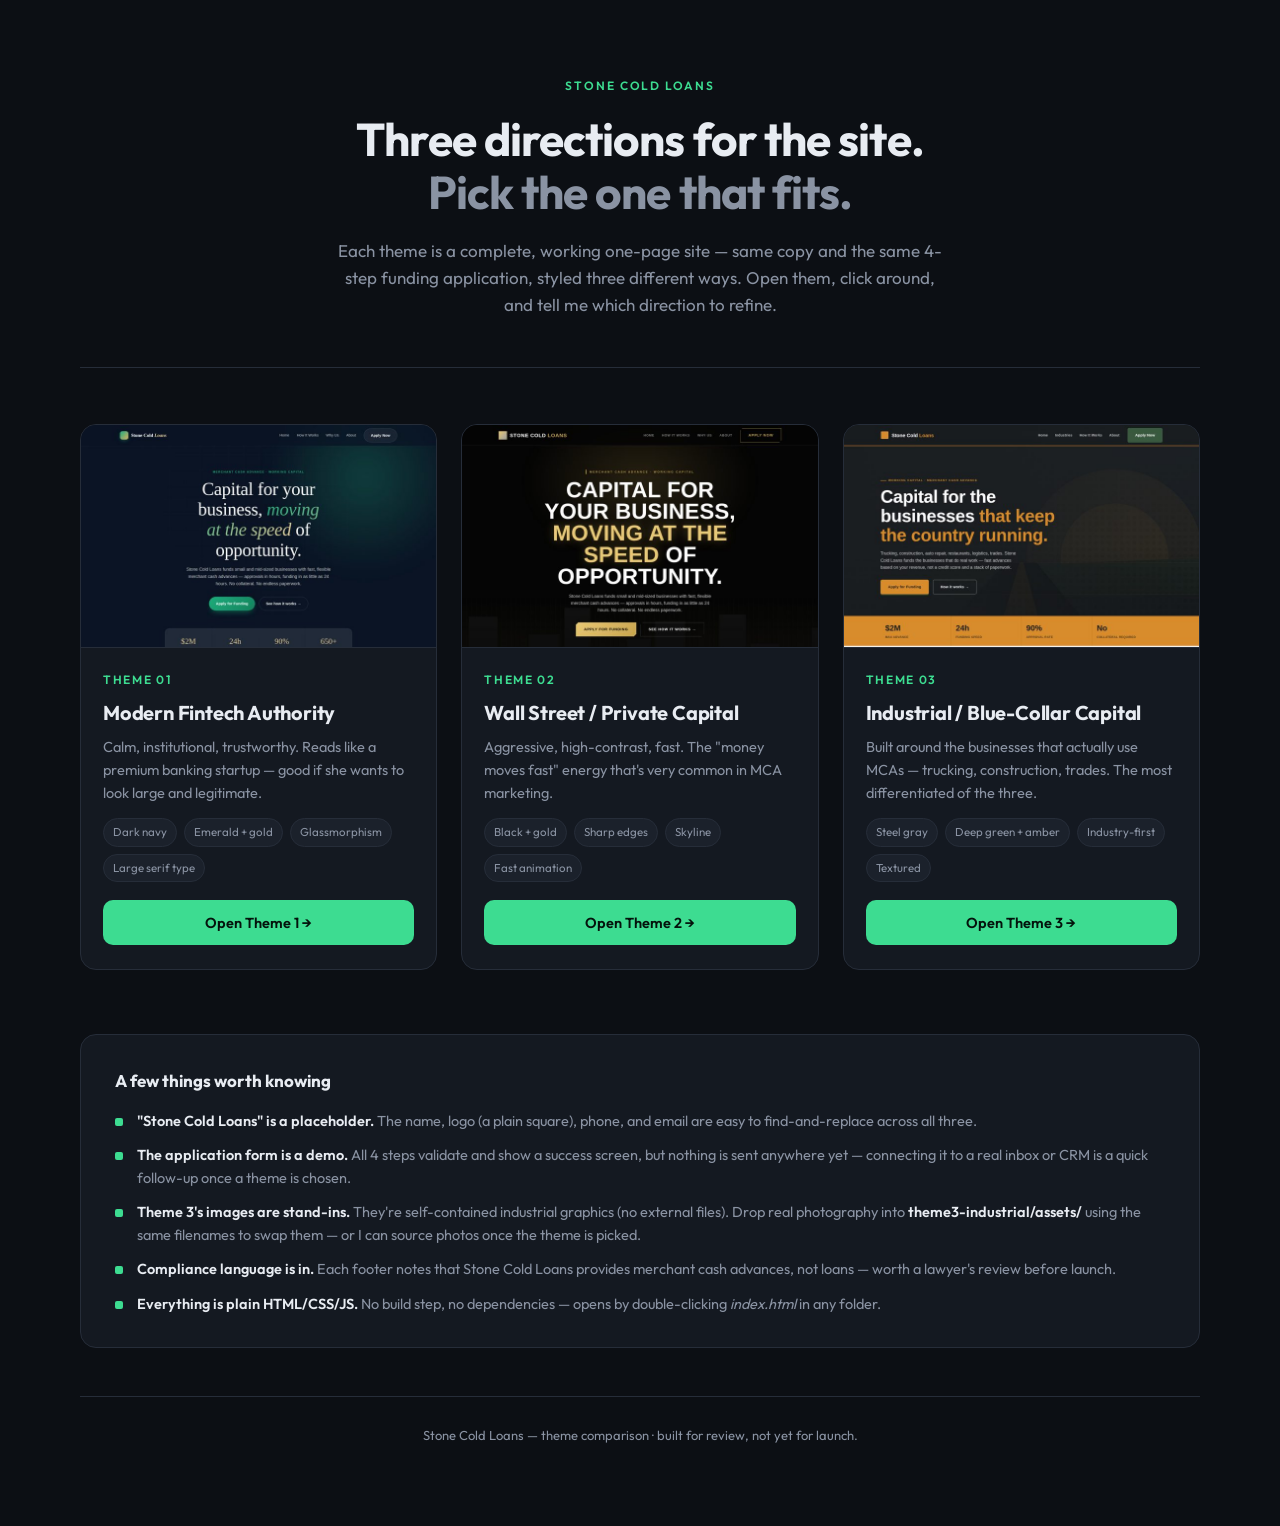
==== index.html @ c46add58 "Add files via upload" ====
<!DOCTYPE html>
<html lang="en">
<head>
<meta charset="UTF-8">
<meta name="viewport" content="width=device-width, initial-scale=1.0">
<title>Stone Cold Loans — Theme Comparison</title>
<link rel="preconnect" href="https://fonts.googleapis.com">
<link rel="preconnect" href="https://fonts.gstatic.com" crossorigin>
<link href="https://fonts.googleapis.com/css2?family=Outfit:wght@400;500;600;700&display=swap" rel="stylesheet">
<style>
  :root{
    --bg:#0c0f14; --panel:#141921; --panel-2:#1b212b;
    --line:#262d39; --text:#e8ecf2; --muted:#8a93a3; --accent:#3ddc91;
  }
  *{box-sizing:border-box;margin:0;padding:0}
  body{
    font-family:'Outfit',system-ui,sans-serif;background:var(--bg);
    color:var(--text);line-height:1.6;-webkit-font-smoothing:antialiased;
    padding:0 24px 80px;
  }
  .wrap{max-width:1120px;margin:0 auto}
  header{padding:72px 0 48px;text-align:center;border-bottom:1px solid var(--line)}
  .badge{
    display:inline-block;font-size:12px;letter-spacing:.16em;text-transform:uppercase;
    color:var(--accent);font-weight:600;margin-bottom:18px;
  }
  h1{font-size:clamp(30px,5vw,46px);font-weight:700;letter-spacing:-.02em;line-height:1.15}
  h1 span{color:var(--muted)}
  .lede{max-width:620px;margin:18px auto 0;color:var(--muted);font-size:17px}
  .grid{
    display:grid;grid-template-columns:repeat(3,1fr);gap:24px;
    padding:56px 0;
  }
  @media(max-width:880px){.grid{grid-template-columns:1fr}}
  .card{
    background:var(--panel);border:1px solid var(--line);border-radius:16px;
    overflow:hidden;display:flex;flex-direction:column;
    transition:transform .18s ease,border-color .18s ease;
  }
  .card:hover{transform:translateY(-4px);border-color:#39414f}
  .card img{width:100%;display:block;border-bottom:1px solid var(--line)}
  .card-body{padding:22px 22px 24px;display:flex;flex-direction:column;flex:1}
  .card-num{font-size:12px;letter-spacing:.14em;color:var(--accent);font-weight:600;text-transform:uppercase}
  .card h2{font-size:20px;font-weight:700;margin:8px 0 6px;letter-spacing:-.01em}
  .card p{color:var(--muted);font-size:14.5px;flex:1}
  .tags{display:flex;flex-wrap:wrap;gap:7px;margin:14px 0 18px}
  .tag{
    font-size:11.5px;background:var(--panel-2);border:1px solid var(--line);
    color:var(--muted);padding:4px 9px;border-radius:999px;
  }
  .btn{
    display:inline-flex;align-items:center;justify-content:center;gap:8px;
    background:var(--accent);color:#04130c;font-weight:600;font-size:14.5px;
    padding:11px 18px;border-radius:10px;text-decoration:none;
    transition:filter .15s ease;
  }
  .btn:hover{filter:brightness(1.08)}
  .notes{
    background:var(--panel);border:1px solid var(--line);border-radius:16px;
    padding:32px 34px;margin-top:8px;
  }
  .notes h3{font-size:17px;margin-bottom:14px}
  .notes ul{list-style:none;display:grid;gap:11px}
  .notes li{padding-left:22px;position:relative;color:var(--muted);font-size:14.5px}
  .notes li::before{content:"";position:absolute;left:0;top:9px;width:8px;height:8px;
    background:var(--accent);border-radius:2px}
  .notes strong{color:var(--text);font-weight:600}
  footer{text-align:center;color:var(--muted);font-size:13px;margin-top:48px;
    padding-top:28px;border-top:1px solid var(--line)}
</style>
</head>
<body>
<div class="wrap">
  <header>
    <span class="badge">Stone Cold Loans</span>
    <h1>Three directions for the site.<br><span>Pick the one that fits.</span></h1>
    <p class="lede">Each theme is a complete, working one-page site — same copy and the same
      4-step funding application, styled three different ways. Open them, click around,
      and tell me which direction to refine.</p>
  </header>

  <div class="grid">
    <article class="card">
      <img src="_preview/theme1.jpg" alt="Modern Fintech Authority theme preview">
      <div class="card-body">
        <span class="card-num">Theme 01</span>
        <h2>Modern Fintech Authority</h2>
        <p>Calm, institutional, trustworthy. Reads like a premium banking startup —
          good if she wants to look large and legitimate.</p>
        <div class="tags">
          <span class="tag">Dark navy</span><span class="tag">Emerald + gold</span>
          <span class="tag">Glassmorphism</span><span class="tag">Large serif type</span>
        </div>
        <a class="btn" href="theme1-fintech/index.html">Open Theme 1 &rarr;</a>
      </div>
    </article>

    <article class="card">
      <img src="_preview/theme2.jpg" alt="Wall Street Private Capital theme preview">
      <div class="card-body">
        <span class="card-num">Theme 02</span>
        <h2>Wall Street / Private Capital</h2>
        <p>Aggressive, high-contrast, fast. The "money moves fast" energy that's
          very common in MCA marketing.</p>
        <div class="tags">
          <span class="tag">Black + gold</span><span class="tag">Sharp edges</span>
          <span class="tag">Skyline</span><span class="tag">Fast animation</span>
        </div>
        <a class="btn" href="theme2-wallstreet/index.html">Open Theme 2 &rarr;</a>
      </div>
    </article>

    <article class="card">
      <img src="_preview/theme3.jpg" alt="Industrial Blue-Collar Capital theme preview">
      <div class="card-body">
        <span class="card-num">Theme 03</span>
        <h2>Industrial / Blue-Collar Capital</h2>
        <p>Built around the businesses that actually use MCAs — trucking, construction,
          trades. The most differentiated of the three.</p>
        <div class="tags">
          <span class="tag">Steel gray</span><span class="tag">Deep green + amber</span>
          <span class="tag">Industry-first</span><span class="tag">Textured</span>
        </div>
        <a class="btn" href="theme3-industrial/index.html">Open Theme 3 &rarr;</a>
      </div>
    </article>
  </div>

  <div class="notes">
    <h3>A few things worth knowing</h3>
    <ul>
      <li><strong>"Stone Cold Loans" is a placeholder.</strong> The name, logo (a plain
        square), phone, and email are easy to find-and-replace across all three.</li>
      <li><strong>The application form is a demo.</strong> All 4 steps validate and show a
        success screen, but nothing is sent anywhere yet — connecting it to a real inbox or
        CRM is a quick follow-up once a theme is chosen.</li>
      <li><strong>Theme 3's images are stand-ins.</strong> They're self-contained industrial
        graphics (no external files). Drop real photography into <strong>theme3-industrial/assets/</strong>
        using the same filenames to swap them — or I can source photos once the theme is picked.</li>
      <li><strong>Compliance language is in.</strong> Each footer notes that Stone Cold Loans
        provides merchant cash advances, not loans — worth a lawyer's review before launch.</li>
      <li><strong>Everything is plain HTML/CSS/JS.</strong> No build step, no dependencies —
        opens by double-clicking <em>index.html</em> in any folder.</li>
    </ul>
  </div>

  <footer>
    Stone Cold Loans — theme comparison &middot; built for review, not yet for launch.
  </footer>
</div>
</body>
</html>
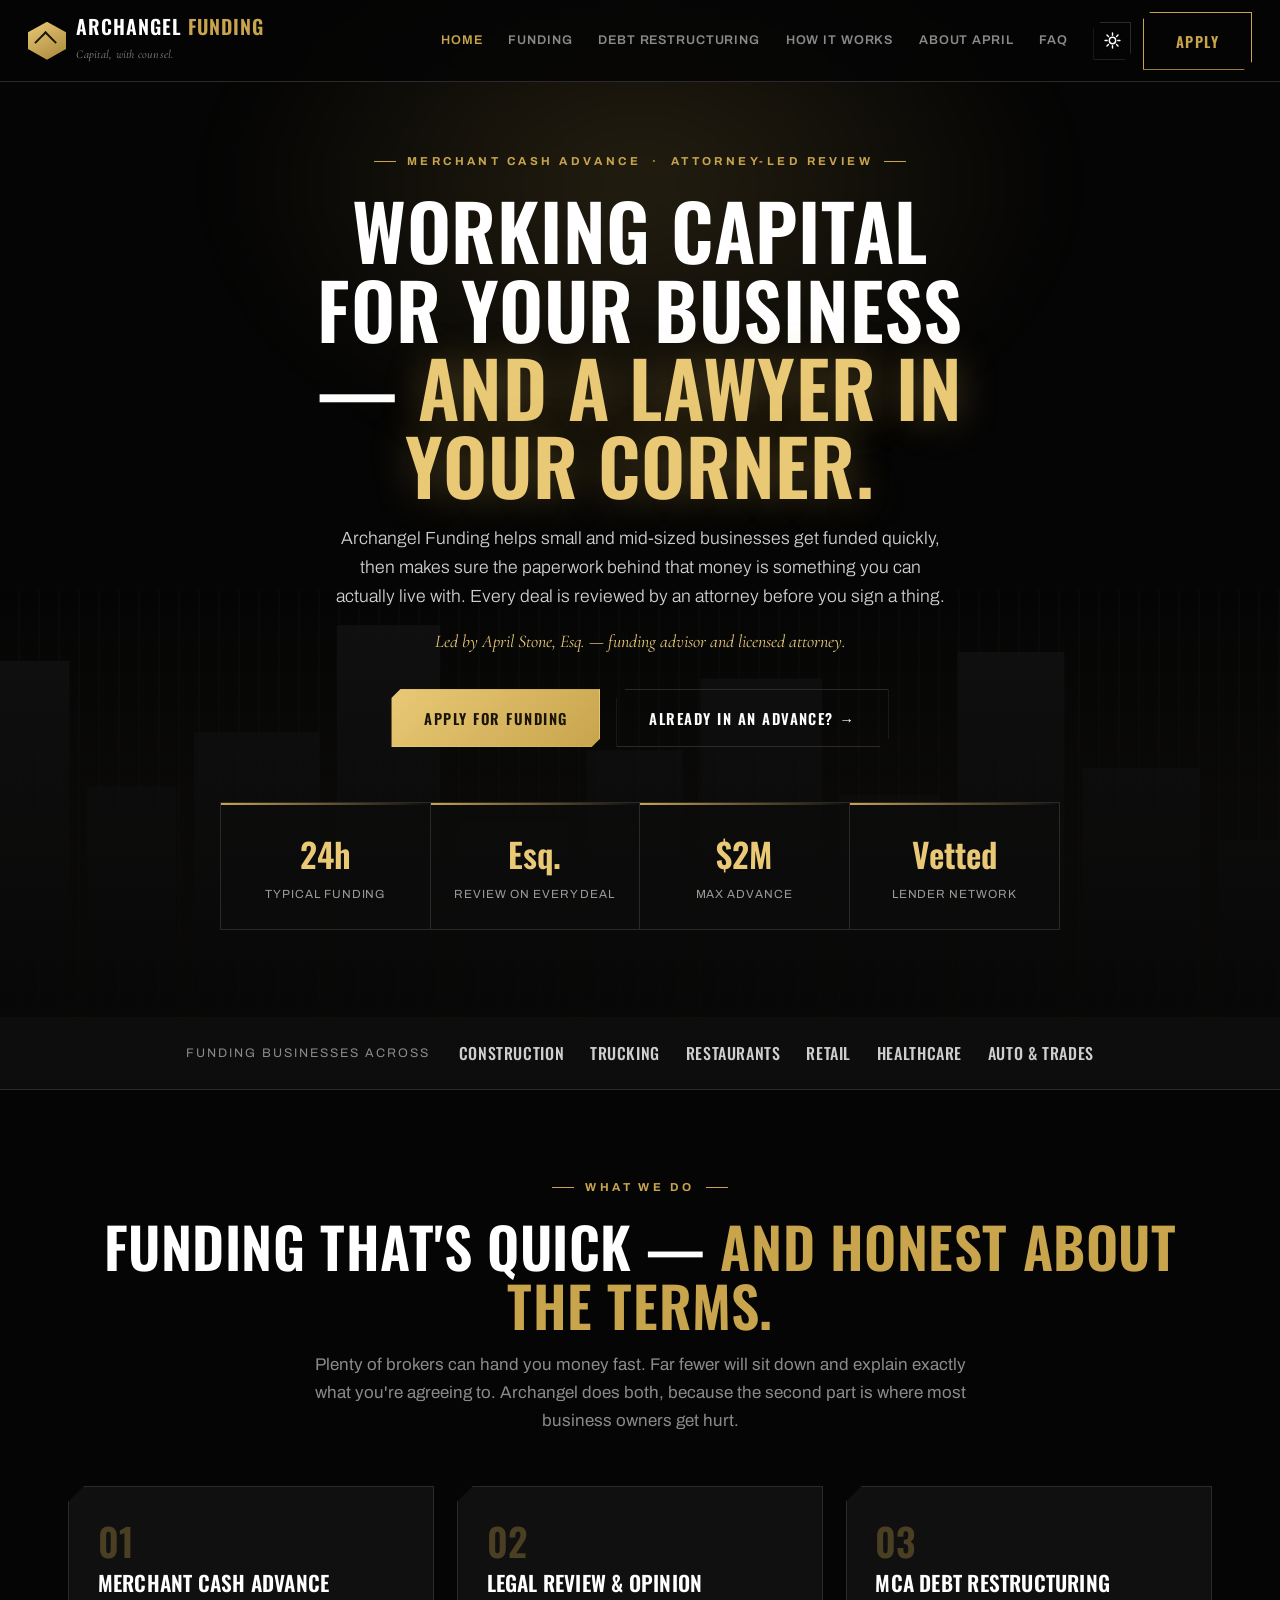
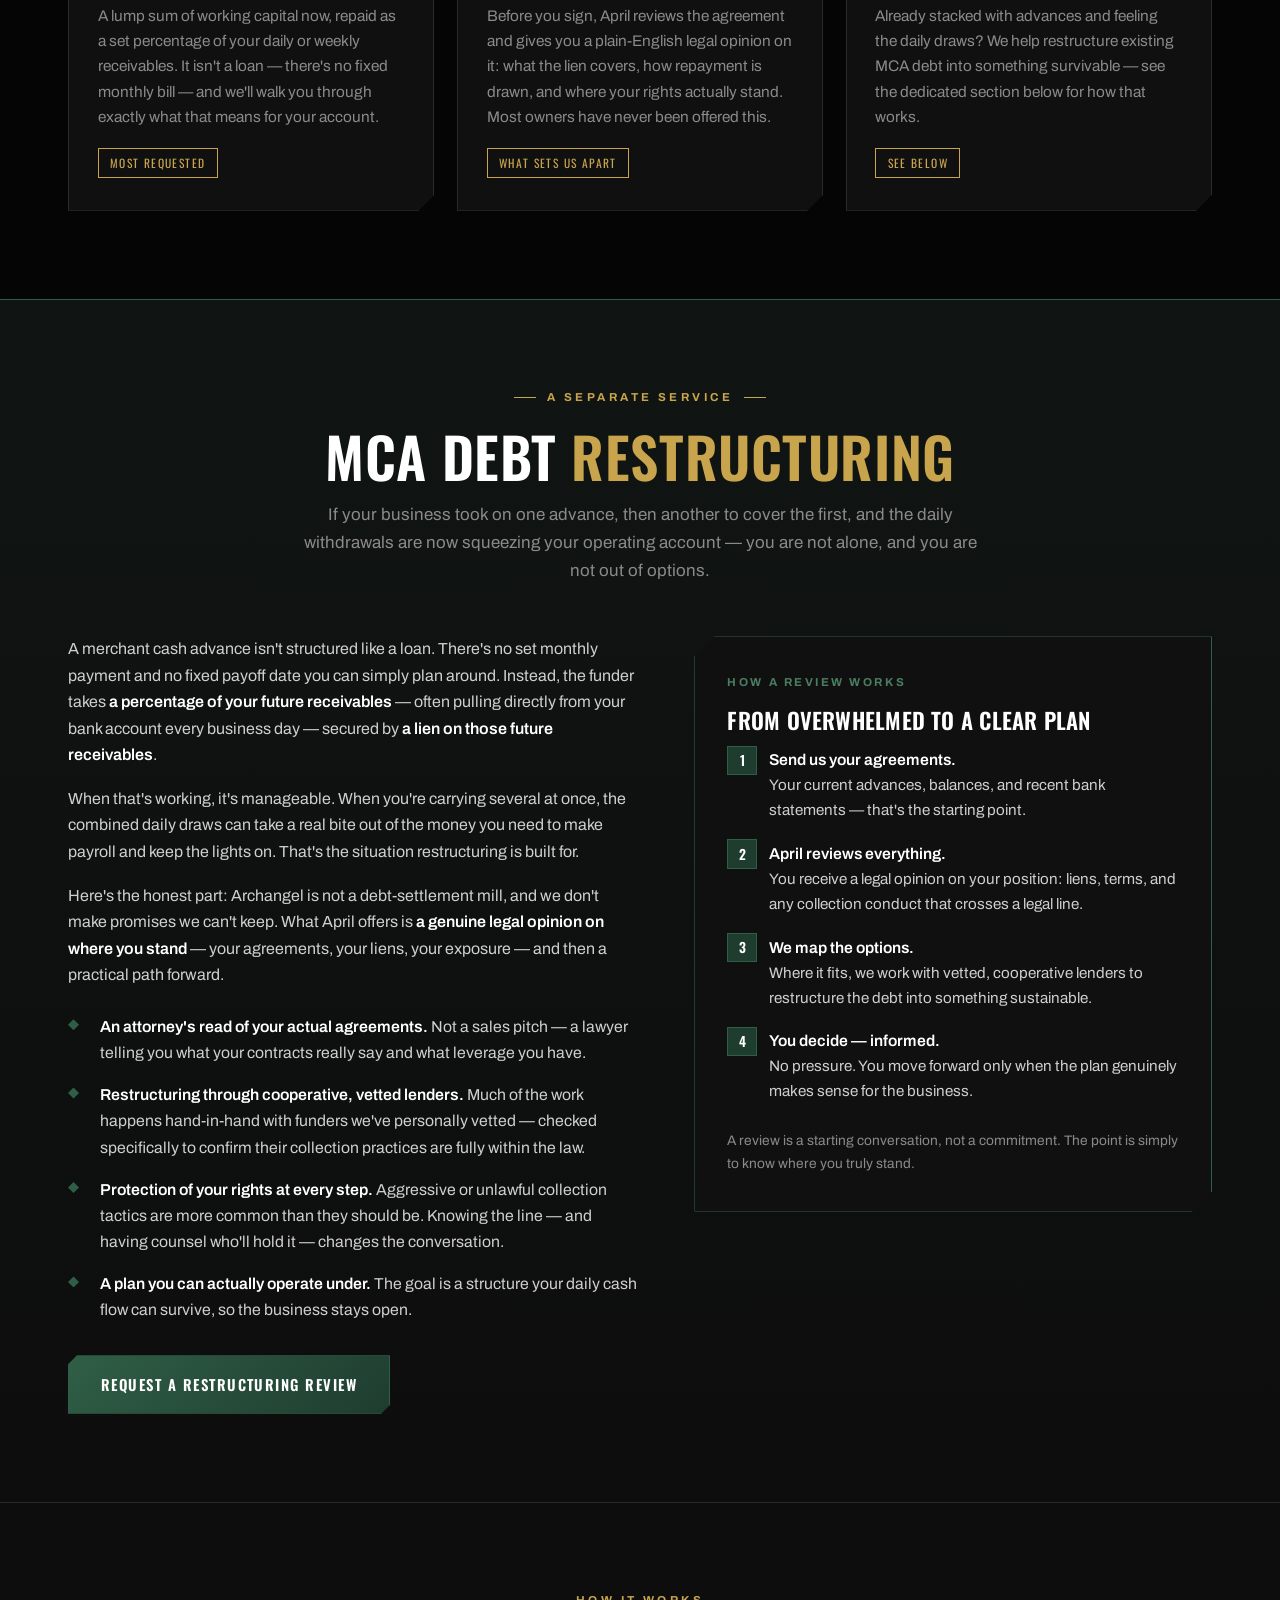
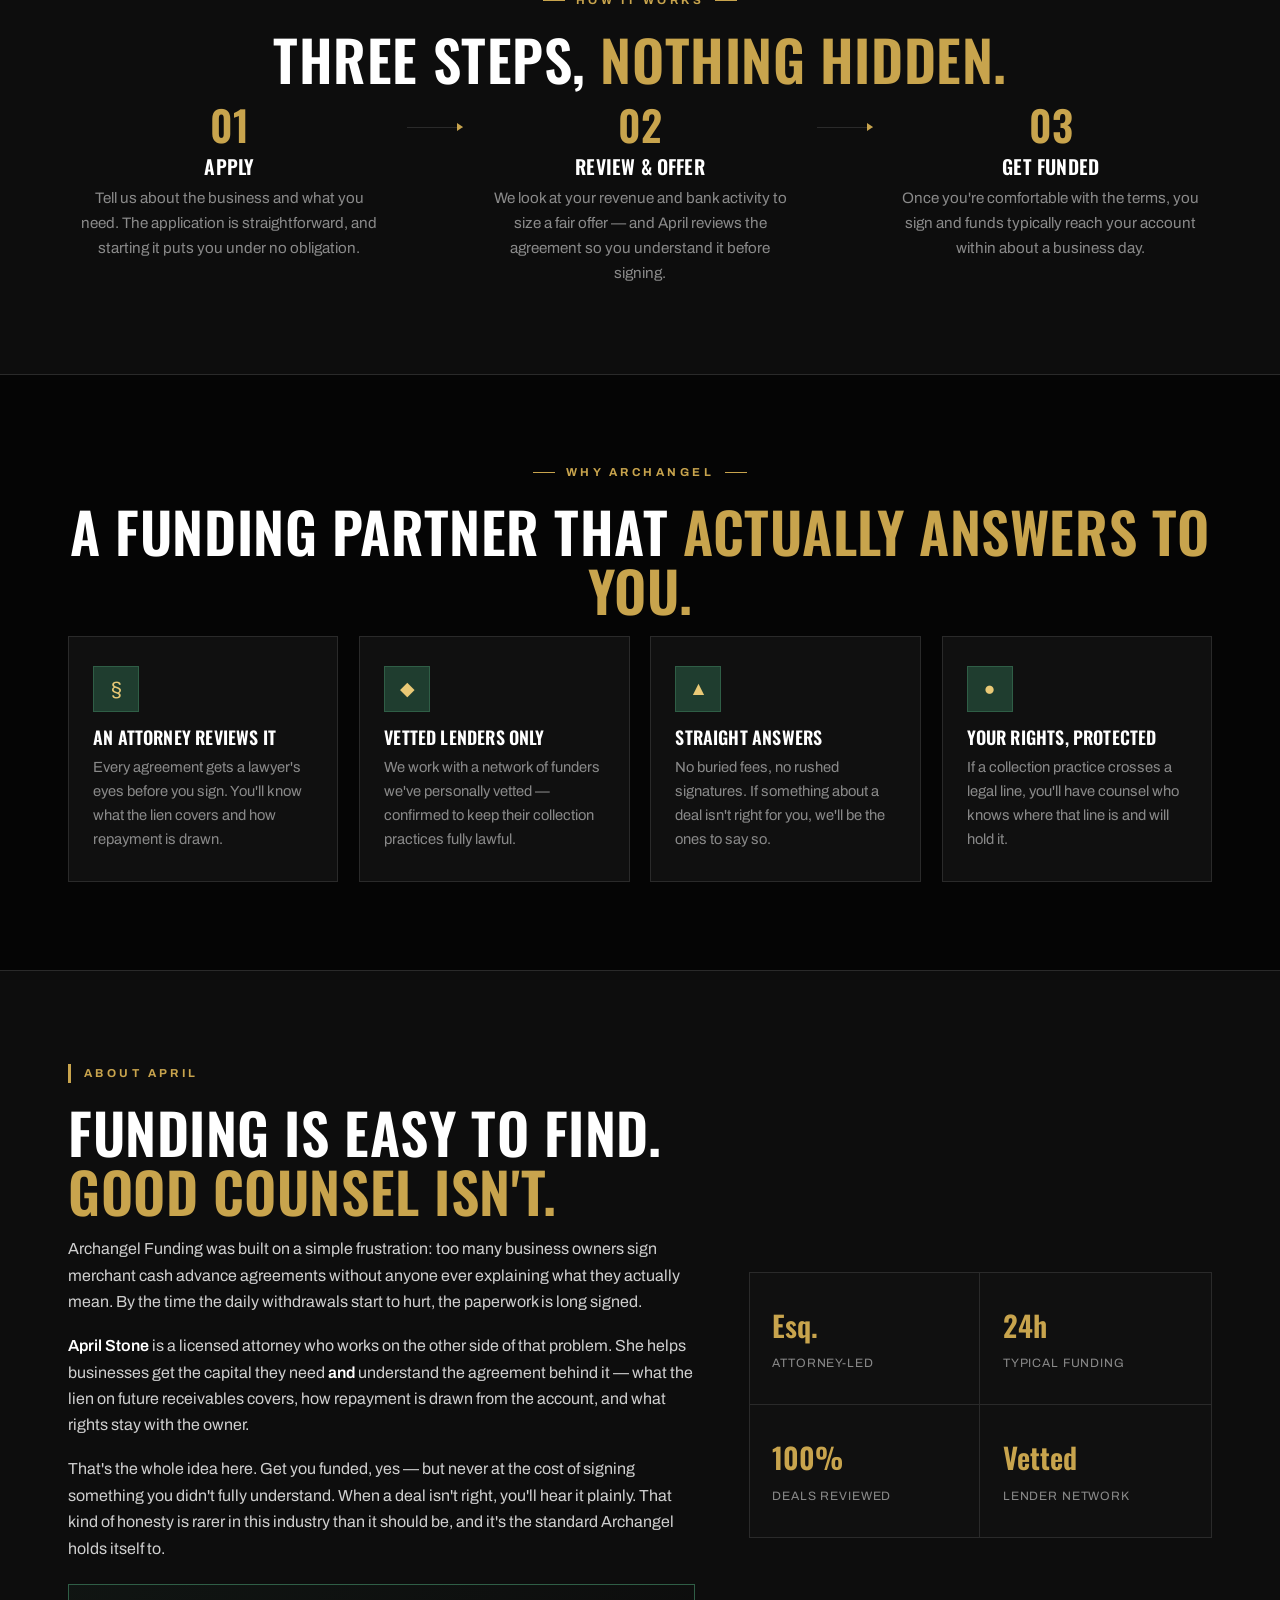
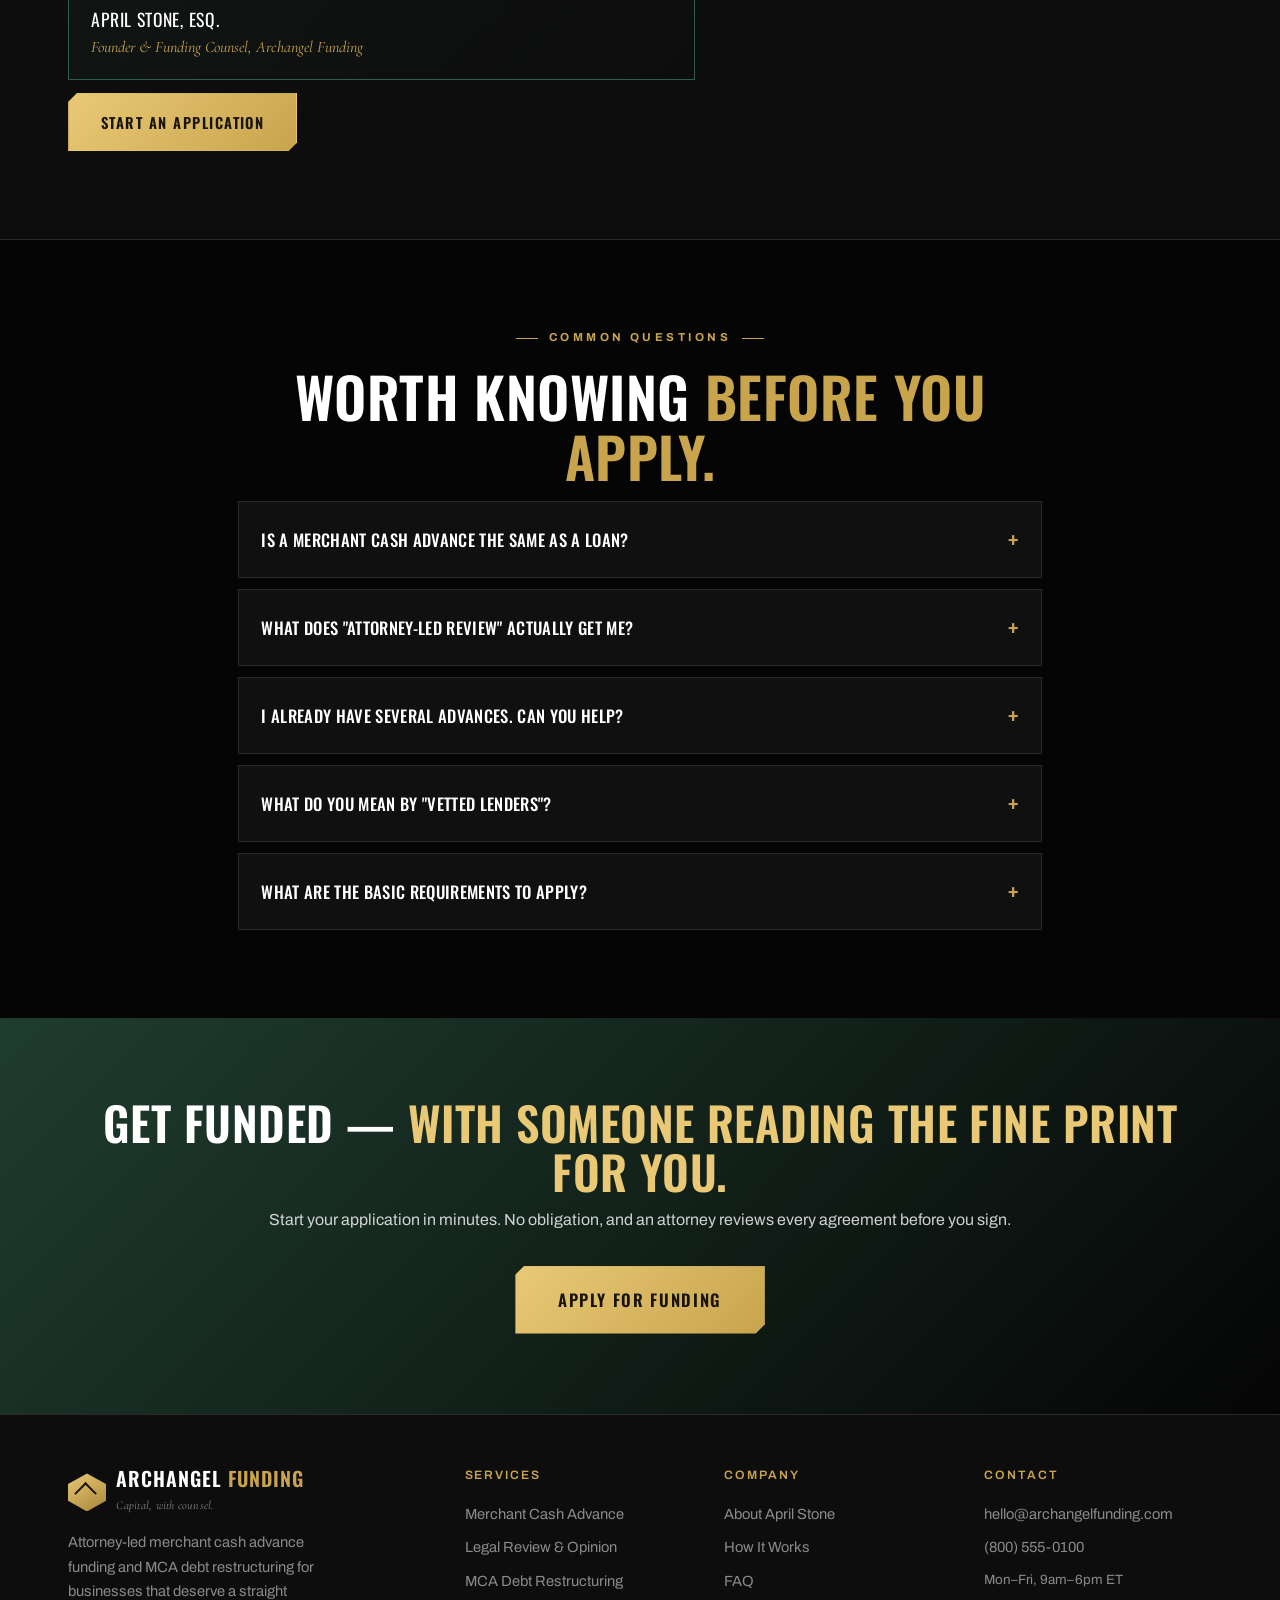
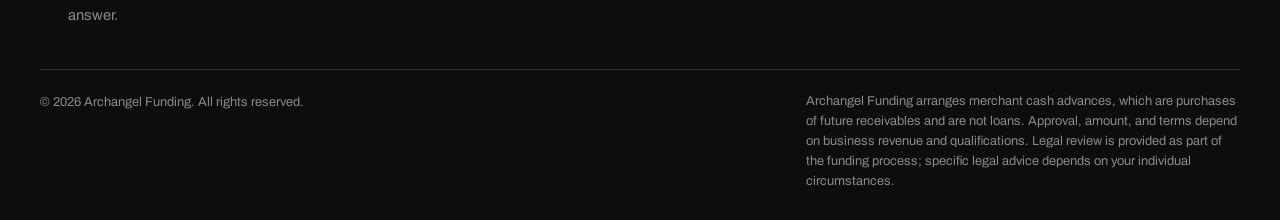
==== commit 3f7b6a98: "Update index.html" ====
--- a/index.html
+++ b/index.html
@@ -1,152 +1,1771 @@
 <!DOCTYPE html>
-<html lang="en">
+<html lang="en" data-theme="dark">
 <head>
 <meta charset="UTF-8">
 <meta name="viewport" content="width=device-width, initial-scale=1.0">
-<title>Stone Cold Loans — Theme Comparison</title>
+<title>Archangel Funding — Merchant Cash Advance & MCA Debt Restructuring</title>
+<meta name="description" content="Archangel Funding provides merchant cash advances and MCA debt restructuring with attorney-led legal review. Led by April Stone, Esq.">
 <link rel="preconnect" href="https://fonts.googleapis.com">
 <link rel="preconnect" href="https://fonts.gstatic.com" crossorigin>
-<link href="https://fonts.googleapis.com/css2?family=Outfit:wght@400;500;600;700&display=swap" rel="stylesheet">
+<link href="https://fonts.googleapis.com/css2?family=Oswald:wght@400;500;600;700&family=Archivo:wght@300;400;500;600;700&family=Cormorant+Garamond:ital,wght@0,500;0,600;1,500&display=swap" rel="stylesheet">
 <style>
-  :root{
-    --bg:#0c0f14; --panel:#141921; --panel-2:#1b212b;
-    --line:#262d39; --text:#e8ecf2; --muted:#8a93a3; --accent:#3ddc91;
-  }
-  *{box-sizing:border-box;margin:0;padding:0}
-  body{
-    font-family:'Outfit',system-ui,sans-serif;background:var(--bg);
-    color:var(--text);line-height:1.6;-webkit-font-smoothing:antialiased;
-    padding:0 24px 80px;
-  }
-  .wrap{max-width:1120px;margin:0 auto}
-  header{padding:72px 0 48px;text-align:center;border-bottom:1px solid var(--line)}
-  .badge{
-    display:inline-block;font-size:12px;letter-spacing:.16em;text-transform:uppercase;
-    color:var(--accent);font-weight:600;margin-bottom:18px;
-  }
-  h1{font-size:clamp(30px,5vw,46px);font-weight:700;letter-spacing:-.02em;line-height:1.15}
-  h1 span{color:var(--muted)}
-  .lede{max-width:620px;margin:18px auto 0;color:var(--muted);font-size:17px}
-  .grid{
-    display:grid;grid-template-columns:repeat(3,1fr);gap:24px;
-    padding:56px 0;
-  }
-  @media(max-width:880px){.grid{grid-template-columns:1fr}}
-  .card{
-    background:var(--panel);border:1px solid var(--line);border-radius:16px;
-    overflow:hidden;display:flex;flex-direction:column;
-    transition:transform .18s ease,border-color .18s ease;
-  }
-  .card:hover{transform:translateY(-4px);border-color:#39414f}
-  .card img{width:100%;display:block;border-bottom:1px solid var(--line)}
-  .card-body{padding:22px 22px 24px;display:flex;flex-direction:column;flex:1}
-  .card-num{font-size:12px;letter-spacing:.14em;color:var(--accent);font-weight:600;text-transform:uppercase}
-  .card h2{font-size:20px;font-weight:700;margin:8px 0 6px;letter-spacing:-.01em}
-  .card p{color:var(--muted);font-size:14.5px;flex:1}
-  .tags{display:flex;flex-wrap:wrap;gap:7px;margin:14px 0 18px}
-  .tag{
-    font-size:11.5px;background:var(--panel-2);border:1px solid var(--line);
-    color:var(--muted);padding:4px 9px;border-radius:999px;
-  }
-  .btn{
-    display:inline-flex;align-items:center;justify-content:center;gap:8px;
-    background:var(--accent);color:#04130c;font-weight:600;font-size:14.5px;
-    padding:11px 18px;border-radius:10px;text-decoration:none;
-    transition:filter .15s ease;
-  }
-  .btn:hover{filter:brightness(1.08)}
-  .notes{
-    background:var(--panel);border:1px solid var(--line);border-radius:16px;
-    padding:32px 34px;margin-top:8px;
-  }
-  .notes h3{font-size:17px;margin-bottom:14px}
-  .notes ul{list-style:none;display:grid;gap:11px}
-  .notes li{padding-left:22px;position:relative;color:var(--muted);font-size:14.5px}
-  .notes li::before{content:"";position:absolute;left:0;top:9px;width:8px;height:8px;
-    background:var(--accent);border-radius:2px}
-  .notes strong{color:var(--text);font-weight:600}
-  footer{text-align:center;color:var(--muted);font-size:13px;margin-top:48px;
-    padding-top:28px;border-top:1px solid var(--line)}
+/* ============================================================
+   ARCHANGEL FUNDING — single-file site
+   Black · gold · deep ecclesiastical green · attorney-led
+   Dark default + light mode. All CSS/JS inline, no dependencies.
+   ============================================================ */
+
+/* ---------- THEME TOKENS ---------- */
+:root{
+  --display:'Oswald',Impact,sans-serif;
+  --body:'Archivo',-apple-system,BlinkMacSystemFont,sans-serif;
+  --serif:'Cormorant Garamond',Georgia,serif;
+  --gold:#c8a44d;
+  --gold-br:#e9c976;
+  --gold-dp:#a8863a;
+  --green:#1f3d2f;       /* deep church green */
+  --green-br:#2f5e46;
+  --green-lt:#4a7d62;
+  --red:#b2382c;
+  --radius:0px;
+}
+/* DARK (default) */
+[data-theme="dark"]{
+  --bg:#050505;
+  --bg-2:#0d0d0d;
+  --bg-3:#141414;
+  --panel:#111111;
+  --line:#2a2a2a;
+  --line-soft:#1e1e1e;
+  --ink:#ffffff;
+  --text:#cfcfcf;
+  --muted:#8a8a8a;
+  --hero-wash:rgba(5,5,5,.78);
+  --shadow:0 30px 70px -20px rgba(0,0,0,.9);
+  --nav-bg:rgba(5,5,5,.86);
+  --nav-bg-solid:rgba(5,5,5,.98);
+  --field-bg:#0c0c0c;
+  --field-line:#333333;
+  --card-bg:#101010;
+}
+/* LIGHT */
+[data-theme="light"]{
+  --bg:#f6f4ef;
+  --bg-2:#ffffff;
+  --bg-3:#eceae3;
+  --panel:#ffffff;
+  --line:#dcd8cc;
+  --line-soft:#e7e3d8;
+  --ink:#16140f;
+  --text:#403c33;
+  --muted:#736d5f;
+  --hero-wash:rgba(20,18,14,.62);
+  --shadow:0 24px 60px -24px rgba(40,34,20,.35);
+  --nav-bg:rgba(246,244,239,.88);
+  --nav-bg-solid:rgba(246,244,239,.98);
+  --field-bg:#ffffff;
+  --field-line:#cfcabb;
+  --card-bg:#ffffff;
+  --gold:#9a7d2e;        /* a touch deeper so it reads on cream */
+  --gold-br:#b8932f;
+}
+
+*{margin:0;padding:0;box-sizing:border-box}
+html{scroll-behavior:smooth;scroll-padding-top:84px}
+body{
+  font-family:var(--body);background:var(--bg);color:var(--text);
+  line-height:1.65;-webkit-font-smoothing:antialiased;overflow-x:hidden;
+  transition:background .3s ease,color .3s ease;
+}
+.container{max-width:1200px;margin:0 auto;padding:0 28px}
+.container-narrow{max-width:860px}
+em{font-style:normal}
+a{text-decoration:none;color:inherit}
+img{max-width:100%}
+
+/* ---------- TYPOGRAPHY ---------- */
+h1,h2,h3,h4,h5{
+  font-family:var(--display);font-weight:600;line-height:1.06;
+  letter-spacing:.01em;text-transform:uppercase;color:var(--ink);
+}
+.eyebrow{
+  font-family:var(--body);font-weight:700;font-size:.72rem;
+  letter-spacing:.3em;text-transform:uppercase;color:var(--gold);
+  display:inline-block;margin-bottom:1.2rem;
+  border-left:3px solid var(--gold);padding-left:.8rem;
+}
+.eyebrow.center{
+  display:block;text-align:center;border:none;padding:0;
+}
+.eyebrow.center::before,.eyebrow.center::after{
+  content:"";display:inline-block;width:22px;height:1px;
+  background:var(--gold);vertical-align:middle;margin:0 .7rem;
+}
+.section-title{
+  font-size:clamp(2.1rem,4.4vw,3.5rem);text-align:center;margin-bottom:1rem;
+}
+.section-title.left{text-align:left}
+.section-title em{color:var(--gold)}
+.section-lead{
+  text-align:center;max-width:680px;margin:0 auto 3.2rem;
+  color:var(--muted);font-size:1.06rem;
+}
+.section-lead.left{text-align:left;margin-left:0}
+/* the marginal "Catholic" refinement: a quiet serif accent line */
+.serif-note{
+  font-family:var(--serif);font-style:italic;font-weight:500;
+  font-size:1.32rem;color:var(--gold);line-height:1.4;
+}
+
+/* ---------- BUTTONS ---------- */
+.btn{
+  display:inline-flex;align-items:center;justify-content:center;gap:.5rem;
+  font-family:var(--display);font-weight:600;font-size:.92rem;
+  letter-spacing:.1em;text-transform:uppercase;
+  padding:1rem 2rem;border:1px solid transparent;cursor:pointer;
+  transition:transform .15s,background .15s,color .15s,box-shadow .15s,border-color .15s;
+  clip-path:polygon(9px 0,100% 0,100% calc(100% - 9px),calc(100% - 9px) 100%,0 100%,0 9px);
+}
+.btn-primary{
+  background:linear-gradient(135deg,var(--gold-br),var(--gold));
+  color:#1a1407;box-shadow:0 0 0 0 rgba(200,164,77,.5);
+}
+.btn-primary:hover{transform:translateY(-2px);box-shadow:0 12px 30px -10px rgba(200,164,77,.55)}
+.btn-ghost{background:transparent;border-color:var(--line);color:var(--ink)}
+.btn-ghost:hover{border-color:var(--gold);color:var(--gold)}
+.btn-green{
+  background:linear-gradient(135deg,var(--green-br),var(--green));
+  color:#fff;border-color:var(--green-br);
+}
+.btn-green:hover{transform:translateY(-2px);box-shadow:0 12px 30px -10px rgba(47,94,70,.6)}
+.btn-lg{padding:1.2rem 2.6rem;font-size:1.04rem}
+.btn-block{width:100%}
+.btn-pill{
+  background:transparent;border:1px solid var(--gold);color:var(--gold);
+  clip-path:polygon(8px 0,100% 0,100% calc(100% - 8px),calc(100% - 8px) 100%,0 100%,0 8px);
+}
+.btn-pill:hover{background:var(--gold);color:#1a1407}
+
+/* ---------- NAV ---------- */
+.nav{
+  position:fixed;top:0;left:0;right:0;z-index:200;
+  background:var(--nav-bg);backdrop-filter:blur(10px);
+  border-bottom:1px solid var(--line);transition:background .25s;
+}
+.nav.scrolled{background:var(--nav-bg-solid)}
+.nav-inner{
+  max-width:1280px;margin:0 auto;padding:.72rem 28px;
+  display:flex;align-items:center;gap:1.6rem;
+}
+.brand{display:flex;align-items:center;gap:.65rem;flex-shrink:0}
+.logo-mark{
+  width:38px;height:38px;flex-shrink:0;position:relative;
+  background:linear-gradient(150deg,var(--gold-br),var(--gold-dp));
+  display:flex;align-items:center;justify-content:center;
+  clip-path:polygon(50% 0,100% 28%,100% 72%,50% 100%,0 72%,0 28%);
+}
+/* simple chevron/wing mark inside the crest — no literal religious icon */
+.logo-mark::before{
+  content:"";width:14px;height:14px;
+  border-left:2.5px solid #1a1407;border-top:2.5px solid #1a1407;
+  transform:rotate(45deg) translateY(2px);
+}
+.brand-name{
+  font-family:var(--display);font-size:1.24rem;font-weight:600;color:var(--ink);
+  text-transform:uppercase;letter-spacing:.05em;line-height:1;
+}
+.brand-name em{color:var(--gold)}
+.brand-sub{
+  display:block;font-family:var(--serif);font-style:italic;
+  font-size:.74rem;letter-spacing:.02em;color:var(--muted);
+  text-transform:none;margin-top:1px;
+}
+.nav-links{display:flex;gap:1.6rem;margin-left:auto;align-items:center}
+.nav-links a{
+  color:var(--muted);font-size:.79rem;font-weight:600;letter-spacing:.07em;
+  text-transform:uppercase;transition:color .15s;white-space:nowrap;
+}
+.nav-links a:hover,.nav-links a.is-active{color:var(--gold)}
+.nav-actions{display:flex;align-items:center;gap:.7rem;flex-shrink:0}
+.theme-toggle{
+  width:38px;height:38px;border:1px solid var(--line);background:transparent;
+  color:var(--ink);cursor:pointer;display:flex;align-items:center;
+  justify-content:center;transition:border-color .15s,color .15s;flex-shrink:0;
+  clip-path:polygon(7px 0,100% 0,100% calc(100% - 7px),calc(100% - 7px) 100%,0 100%,0 7px);
+}
+.theme-toggle:hover{border-color:var(--gold);color:var(--gold)}
+.theme-toggle svg{width:17px;height:17px}
+.nav-toggle{
+  display:none;flex-direction:column;gap:5px;background:none;border:none;
+  cursor:pointer;padding:8px;width:40px;height:40px;align-items:center;justify-content:center;
+}
+.nav-toggle span{width:22px;height:2px;background:var(--gold);transition:.25s;display:block}
+.nav-toggle.open span:nth-child(1){transform:translateY(7px) rotate(45deg)}
+.nav-toggle.open span:nth-child(2){opacity:0}
+.nav-toggle.open span:nth-child(3){transform:translateY(-7px) rotate(-45deg)}
+.nav-mobile{
+  display:none;flex-direction:column;gap:.15rem;
+  padding:.8rem 28px 1.4rem;background:var(--bg-2);
+  border-bottom:1px solid var(--line);
+}
+.nav-mobile a{
+  color:var(--text);padding:.8rem .2rem;font-weight:600;text-transform:uppercase;
+  font-size:.86rem;letter-spacing:.06em;border-bottom:1px solid var(--line-soft);
+}
+.nav-mobile a:last-of-type{border-bottom:none}
+.nav-mobile .btn{margin-top:.8rem;text-align:center}
+
+/* ---------- HERO ---------- */
+.hero{
+  position:relative;background:var(--bg);color:#fff;
+  padding:9.5rem 0 5.5rem;overflow:hidden;
+}
+[data-theme="light"] .hero{background:#14120e}
+.hero-grid-bg{
+  position:absolute;left:0;right:0;bottom:0;height:42%;
+  background:
+    linear-gradient(to top,rgba(200,164,77,.05),transparent),
+    repeating-linear-gradient(90deg,transparent 0 18px,rgba(255,255,255,.016) 18px 20px),
+    linear-gradient(to top,#0a0a0a,transparent);
+}
+.hero-grid-bg::before{
+  content:"";position:absolute;left:0;right:0;bottom:0;height:100%;
+  background-image:
+    linear-gradient(to top,#070707 0%,transparent 100%),
+    url("data:image/svg+xml,%3Csvg xmlns='http://www.w3.org/2000/svg' width='1200' height='240' viewBox='0 0 1200 240'%3E%3Cg fill='%23121212'%3E%3Crect x='0' y='120' width='70' height='120'/%3E%3Crect x='80' y='70' width='55' height='170'/%3E%3Crect x='145' y='150' width='60' height='90'/%3E%3Crect x='215' y='40' width='65' height='200'/%3E%3Crect x='290' y='110' width='50' height='130'/%3E%3Crect x='350' y='80' width='70' height='160'/%3E%3Crect x='430' y='20' width='58' height='220'/%3E%3Crect x='498' y='130' width='62' height='110'/%3E%3Crect x='570' y='90' width='54' height='150'/%3E%3Crect x='634' y='50' width='68' height='190'/%3E%3Crect x='712' y='115' width='56' height='125'/%3E%3Crect x='778' y='35' width='60' height='205'/%3E%3Crect x='848' y='100' width='66' height='140'/%3E%3Crect x='924' y='140' width='52' height='100'/%3E%3Crect x='986' y='65' width='64' height='175'/%3E%3Crect x='1060' y='120' width='58' height='120'/%3E%3Crect x='1128' y='85' width='62' height='155'/%3E%3C/g%3E%3C/svg%3E");
+  background-repeat:no-repeat;background-position:bottom;background-size:cover;opacity:.9;
+}
+.hero-glow{
+  position:absolute;top:-12%;left:50%;transform:translateX(-50%);
+  width:72%;height:60%;
+  background:radial-gradient(ellipse,rgba(200,164,77,.16),transparent 65%);
+  filter:blur(34px);
+}
+.hero-inner{position:relative;text-align:center;z-index:2}
+.hero h1{
+  font-size:clamp(2.4rem,6vw,5rem);max-width:17ch;margin:0 auto 1.3rem;
+  line-height:1.02;color:#fff;
+}
+.hero h1 em{color:var(--gold-br);text-shadow:0 0 38px rgba(200,164,77,.35)}
+.hero-sub{
+  max-width:620px;margin:0 auto 1rem;color:#cfcfcf;font-size:1.1rem;font-weight:300;
+}
+.hero-attorney{
+  font-family:var(--serif);font-style:italic;font-size:1.12rem;
+  color:var(--gold-br);margin:0 auto 2rem;
+}
+.hero-cta{display:flex;gap:1rem;justify-content:center;flex-wrap:wrap;margin-bottom:3.4rem}
+.hero-stats{
+  display:grid;grid-template-columns:repeat(4,1fr);
+  border:1px solid var(--line);max-width:840px;margin:0 auto;
+  background:rgba(13,13,13,.6);
+}
+.stat{
+  padding:1.5rem 1rem;display:flex;flex-direction:column;gap:.2rem;
+  border-right:1px solid var(--line);position:relative;
+}
+.stat:last-child{border-right:none}
+.stat::before{
+  content:"";position:absolute;top:0;left:0;width:100%;height:2px;
+  background:linear-gradient(90deg,var(--gold),transparent);
+}
+.stat-num{font-family:var(--display);font-size:2.1rem;font-weight:600;color:var(--gold-br)}
+.stat-label{font-size:.74rem;color:#9a9a9a;letter-spacing:.08em;text-transform:uppercase}
+
+/* ---------- TRUST STRIP ---------- */
+.trustbar{
+  background:var(--bg-2);padding:1.4rem 0;border-bottom:1px solid var(--line);
+}
+.trustbar-inner{
+  display:flex;align-items:center;gap:1.8rem;flex-wrap:wrap;justify-content:center;
+}
+.trustbar .label{
+  color:var(--muted);font-size:.78rem;letter-spacing:.16em;text-transform:uppercase;
+}
+.trust-logos{display:flex;gap:1.6rem;flex-wrap:wrap;justify-content:center}
+.trust-logos span{
+  color:var(--text);font-family:var(--display);font-size:1rem;
+  font-weight:500;text-transform:uppercase;letter-spacing:.04em;
+}
+
+/* ---------- SECTION SHELL ---------- */
+.section{padding:5.5rem 0}
+.section-dark{background:var(--bg-2);border-top:1px solid var(--line);border-bottom:1px solid var(--line)}
+.section-green{
+  background:
+    linear-gradient(180deg,rgba(31,61,47,.16),transparent),
+    var(--bg-2);
+  border-top:1px solid var(--green-br);
+}
+
+/* ---------- WHAT WE OFFER ---------- */
+.card-grid{display:grid;grid-template-columns:repeat(3,1fr);gap:1.4rem}
+.card{
+  background:var(--card-bg);border:1px solid var(--line);padding:2.2rem 1.8rem 2rem;
+  position:relative;transition:transform .18s,border-color .18s;
+  clip-path:polygon(16px 0,100% 0,100% calc(100% - 16px),calc(100% - 16px) 100%,0 100%,0 16px);
+}
+.card:hover{transform:translateY(-5px);border-color:var(--gold)}
+.card-num{
+  font-family:var(--display);font-size:2.4rem;font-weight:600;
+  color:var(--gold);opacity:.32;line-height:1;margin-bottom:.7rem;
+}
+.card h3{font-size:1.32rem;margin-bottom:.6rem}
+.card p{color:var(--muted);font-size:.96rem}
+.card-tag{
+  display:inline-block;margin-top:1.1rem;font-family:var(--display);
+  font-size:.72rem;letter-spacing:.12em;text-transform:uppercase;
+  color:var(--gold);border:1px solid var(--gold);padding:.28rem .7rem;
+}
+
+/* ---------- DEBT RESTRUCTURING ---------- */
+.restruct-wrap{
+  display:grid;grid-template-columns:1.05fr .95fr;gap:3.4rem;align-items:start;
+}
+.restruct-lead p{margin-bottom:1.1rem;color:var(--text)}
+.restruct-lead p strong{color:var(--ink);font-weight:600}
+.restruct-points{
+  list-style:none;margin:1.6rem 0 2rem;display:grid;gap:1rem;
+}
+.restruct-points li{
+  position:relative;padding-left:2rem;color:var(--text);font-size:.99rem;
+}
+.restruct-points li::before{
+  content:"";position:absolute;left:0;top:.34em;width:11px;height:11px;
+  background:var(--green-br);
+  clip-path:polygon(50% 0,100% 50%,50% 100%,0 50%);
+}
+.restruct-points li strong{color:var(--ink);font-weight:600}
+.restruct-panel{
+  background:var(--card-bg);border:1px solid var(--green-br);
+  padding:2.2rem 2rem;position:relative;
+  clip-path:polygon(20px 0,100% 0,100% calc(100% - 20px),calc(100% - 20px) 100%,0 100%,0 20px);
+}
+.restruct-panel .panel-eyebrow{
+  font-family:var(--body);font-weight:700;font-size:.72rem;letter-spacing:.22em;
+  text-transform:uppercase;color:var(--green-lt);margin-bottom:1rem;display:block;
+}
+.restruct-panel h3{font-size:1.4rem;margin-bottom:1rem;color:var(--ink)}
+.restruct-steps{list-style:none;display:grid;gap:1.1rem;margin-bottom:1.6rem;counter-reset:rs}
+.restruct-steps li{
+  position:relative;padding-left:2.6rem;color:var(--text);font-size:.95rem;counter-increment:rs;
+}
+.restruct-steps li::before{
+  content:counter(rs);position:absolute;left:0;top:-.1rem;
+  width:1.7rem;height:1.7rem;display:flex;align-items:center;justify-content:center;
+  font-family:var(--display);font-size:.85rem;font-weight:600;
+  background:var(--green);color:#fff;border:1px solid var(--green-br);
+}
+.restruct-steps li strong{color:var(--ink);display:block;font-weight:600;font-size:.98rem}
+
+/* ---------- HOW IT WORKS ---------- */
+.steps{display:flex;align-items:flex-start;gap:1rem}
+.step{flex:1;text-align:center;padding:0 .6rem}
+.step-num{
+  font-family:var(--display);font-size:2.6rem;font-weight:600;
+  color:var(--gold);line-height:1;margin-bottom:.7rem;
+}
+.step h3{font-size:1.22rem;margin-bottom:.5rem}
+.step p{color:var(--muted);font-size:.95rem}
+.step-line{
+  flex:0 0 56px;height:1px;background:var(--line);margin-top:1.4rem;position:relative;
+}
+.step-line::after{
+  content:"";position:absolute;right:0;top:50%;transform:translateY(-50%);
+  border-left:6px solid var(--gold);border-top:4px solid transparent;border-bottom:4px solid transparent;
+}
+
+/* ---------- WHY US ---------- */
+.why-grid{display:grid;grid-template-columns:repeat(4,1fr);gap:1.3rem}
+.why-card{
+  background:var(--card-bg);border:1px solid var(--line);padding:1.8rem 1.5rem;
+  transition:border-color .18s,transform .18s;
+}
+.why-card:hover{border-color:var(--gold);transform:translateY(-4px)}
+.why-icon{
+  width:46px;height:46px;display:flex;align-items:center;justify-content:center;
+  background:var(--green);color:var(--gold-br);font-size:1.2rem;margin-bottom:1rem;
+  border:1px solid var(--green-br);
+}
+.why-card h3{font-size:1.12rem;margin-bottom:.5rem}
+.why-card p{color:var(--muted);font-size:.92rem}
+
+/* ---------- ATTORNEY / ABOUT ---------- */
+.about-wrap{display:grid;grid-template-columns:1.15fr .85fr;gap:3.4rem;align-items:center}
+.about-text p{margin-bottom:1.1rem;color:var(--text)}
+.about-text p strong{color:var(--ink);font-weight:600}
+.about-text .btn{margin-top:.8rem}
+.about-panel{
+  background:var(--card-bg);border:1px solid var(--line);
+  display:grid;grid-template-columns:1fr 1fr;
+}
+.about-stat{
+  padding:1.8rem 1.4rem;border-right:1px solid var(--line);border-bottom:1px solid var(--line);
+}
+.about-stat:nth-child(2n){border-right:none}
+.about-stat:nth-child(n+3){border-bottom:none}
+.about-stat span{
+  display:block;font-family:var(--display);font-size:1.8rem;font-weight:600;color:var(--gold);
+}
+.about-stat small{color:var(--muted);font-size:.76rem;letter-spacing:.07em;text-transform:uppercase}
+.credentials{
+  margin-top:1.4rem;padding:1.2rem 1.4rem;border:1px solid var(--green-br);
+  background:linear-gradient(135deg,rgba(31,61,47,.16),transparent);
+}
+.credentials .cred-name{
+  font-family:var(--display);font-size:1.1rem;color:var(--ink);
+  text-transform:uppercase;letter-spacing:.04em;
+}
+.credentials .cred-role{
+  font-family:var(--serif);font-style:italic;color:var(--gold);font-size:1rem;
+}
+
+/* ---------- FAQ ---------- */
+.faq{display:grid;gap:.7rem}
+.faq details{
+  background:var(--card-bg);border:1px solid var(--line);transition:border-color .18s;
+}
+.faq details[open]{border-color:var(--gold)}
+.faq summary{
+  cursor:pointer;padding:1.1rem 1.4rem;font-family:var(--display);
+  font-size:1.04rem;font-weight:500;color:var(--ink);text-transform:uppercase;
+  letter-spacing:.02em;list-style:none;display:flex;justify-content:space-between;
+  align-items:center;gap:1rem;
+}
+.faq summary::-webkit-details-marker{display:none}
+.faq summary::after{
+  content:"+";font-family:var(--display);color:var(--gold);font-size:1.5rem;
+  transition:transform .2s;flex-shrink:0;
+}
+.faq details[open] summary::after{transform:rotate(45deg)}
+.faq details p{padding:0 1.4rem 1.3rem;color:var(--muted);font-size:.97rem}
+
+/* ---------- CTA BAND ---------- */
+.cta-band{
+  position:relative;text-align:center;padding:5rem 0;
+  background:linear-gradient(135deg,var(--green),var(--bg));color:#fff;overflow:hidden;
+}
+[data-theme="light"] .cta-band{
+  background:linear-gradient(135deg,var(--green),#1a1812);
+}
+.cta-band h2{font-size:clamp(1.9rem,3.8vw,2.9rem);margin-bottom:.7rem;color:#fff}
+.cta-band h2 em{color:var(--gold-br)}
+.cta-band p{color:rgba(255,255,255,.8);margin-bottom:2rem}
+
+/* ---------- FOOTER ---------- */
+.footer{background:var(--bg-2);border-top:1px solid var(--line);padding:3.4rem 0 0}
+.footer-inner{display:grid;grid-template-columns:1.6fr 1fr 1fr 1fr;gap:2rem;padding-bottom:2.6rem}
+.footer-brand p{color:var(--muted);font-size:.92rem;max-width:32ch;margin-top:.9rem}
+.footer-col h5{
+  font-family:var(--body);font-size:.76rem;letter-spacing:.16em;text-transform:uppercase;
+  color:var(--gold);margin-bottom:1rem;
+}
+.footer-col a,.footer-col span{
+  display:block;color:var(--muted);font-size:.92rem;padding:.28rem 0;transition:color .15s;
+}
+.footer-col a:hover{color:var(--gold)}
+.footer-hours{font-size:.84rem!important}
+.footer-base{
+  border-top:1px solid var(--line);padding:1.4rem 0 1.8rem;
+  display:flex;justify-content:space-between;gap:1.4rem;flex-wrap:wrap;
+}
+.footer-base span{color:var(--muted);font-size:.8rem}
+.footer-disclaimer{max-width:62ch;line-height:1.55}
+
+/* ---------- REVEAL ANIMATION ---------- */
+.reveal{opacity:0;transform:translateY(22px);transition:opacity .6s ease,transform .6s ease}
+.reveal.in{opacity:1;transform:none}
+@media (prefers-reduced-motion:reduce){
+  .reveal{opacity:1;transform:none;transition:none}
+  html{scroll-behavior:auto}
+}
+
+/* =====================================================
+   APPLY MODAL — 8-step application
+   ===================================================== */
+.modal-overlay{
+  position:fixed;inset:0;z-index:500;background:rgba(2,2,2,.82);
+  backdrop-filter:blur(4px);display:none;align-items:flex-start;
+  justify-content:center;overflow-y:auto;padding:3rem 1rem;
+}
+.modal-overlay.open{display:flex}
+.modal{
+  background:var(--bg-2);border:1px solid var(--gold);width:100%;max-width:680px;
+  position:relative;box-shadow:var(--shadow);
+  clip-path:polygon(22px 0,100% 0,100% calc(100% - 22px),calc(100% - 22px) 100%,0 100%,0 22px);
+}
+.modal-head{
+  padding:1.5rem 1.8rem 1.2rem;border-bottom:1px solid var(--line);
+  display:flex;align-items:flex-start;justify-content:space-between;gap:1rem;
+}
+.modal-head .mh-title{
+  font-family:var(--display);font-size:1.3rem;color:var(--ink);text-transform:uppercase;
+}
+.modal-head .mh-sub{
+  font-family:var(--serif);font-style:italic;color:var(--gold);font-size:.98rem;
+}
+.modal-close{
+  background:none;border:1px solid var(--line);color:var(--ink);
+  width:34px;height:34px;cursor:pointer;font-size:1.1rem;flex-shrink:0;
+  display:flex;align-items:center;justify-content:center;transition:border-color .15s,color .15s;
+}
+.modal-close:hover{border-color:var(--red);color:var(--red)}
+/* progress rail */
+.modal-progress{
+  display:flex;gap:4px;padding:1rem 1.8rem 0;
+}
+.mp-seg{flex:1;height:4px;background:var(--line);transition:background .3s}
+.mp-seg.done{background:var(--green-lt)}
+.mp-seg.active{background:var(--gold)}
+.modal-stepmeta{
+  padding:.7rem 1.8rem 0;font-size:.78rem;letter-spacing:.1em;
+  text-transform:uppercase;color:var(--muted);
+}
+.modal-body{padding:1.2rem 1.8rem 1.8rem;max-height:62vh;overflow-y:auto}
+.mstep{display:none}
+.mstep.active{display:block;animation:fade .25s ease}
+@keyframes fade{from{opacity:0;transform:translateY(8px)}to{opacity:1;transform:none}}
+.mstep h3{font-size:1.32rem;color:var(--ink);margin-bottom:.3rem}
+.mstep .step-hint{color:var(--muted);font-size:.9rem;margin-bottom:1.3rem}
+.modal label{
+  display:block;margin-bottom:1rem;font-family:var(--display);
+  font-size:.8rem;font-weight:500;color:var(--ink);
+  text-transform:uppercase;letter-spacing:.05em;
+}
+.modal label .opt{color:var(--muted);font-weight:400;text-transform:none;font-family:var(--body)}
+.modal input,.modal select,.modal textarea{
+  width:100%;margin-top:.4rem;padding:.85rem 1rem;
+  background:var(--field-bg);border:1px solid var(--field-line);color:var(--ink);
+  font-family:var(--body);font-size:16px;font-weight:400;
+  transition:border-color .15s,box-shadow .15s;
+}
+.modal input:focus,.modal select:focus,.modal textarea:focus{
+  outline:none;border-color:var(--gold);box-shadow:0 0 0 3px rgba(200,164,77,.16);
+}
+.modal input.err,.modal select.err,.modal textarea.err{
+  border-color:var(--red);box-shadow:0 0 0 3px rgba(178,56,44,.14);
+}
+.m-row{display:grid;grid-template-columns:1fr 1fr;gap:.9rem}
+.m-row-3{display:grid;grid-template-columns:1fr 1fr 1fr;gap:.9rem}
+.field-error{
+  display:none;color:var(--red);font-family:var(--body);font-size:.78rem;
+  text-transform:none;letter-spacing:0;margin-top:.3rem;font-weight:500;
+}
+.field-error.show{display:block}
+/* yes/no toggle */
+.toggle-row{display:flex;gap:.6rem;margin:.5rem 0 1rem}
+.toggle-btn{
+  flex:1;padding:.8rem;background:var(--field-bg);border:1px solid var(--field-line);
+  color:var(--text);font-family:var(--display);font-size:.85rem;text-transform:uppercase;
+  letter-spacing:.06em;cursor:pointer;transition:.15s;
+}
+.toggle-btn.sel{background:var(--green);border-color:var(--green-br);color:#fff}
+/* dynamic owner / advance cards */
+.dyn-card{
+  border:1px solid var(--line);background:var(--bg-3);padding:1.1rem 1.1rem .3rem;
+  margin-bottom:1rem;position:relative;
+}
+.dyn-card .dyn-title{
+  font-family:var(--display);font-size:.82rem;text-transform:uppercase;
+  letter-spacing:.06em;color:var(--gold);margin-bottom:.8rem;
+}
+.dyn-remove{
+  position:absolute;top:.7rem;right:.7rem;background:none;border:1px solid var(--line);
+  color:var(--muted);width:26px;height:26px;cursor:pointer;font-size:.9rem;
+  display:flex;align-items:center;justify-content:center;
+}
+.dyn-remove:hover{border-color:var(--red);color:var(--red)}
+.btn-add{
+  width:100%;padding:.8rem;background:transparent;border:1px dashed var(--field-line);
+  color:var(--gold);font-family:var(--display);font-size:.82rem;text-transform:uppercase;
+  letter-spacing:.06em;cursor:pointer;transition:.15s;margin-bottom:.4rem;
+}
+.btn-add:hover{border-color:var(--gold);background:rgba(200,164,77,.05)}
+/* file dropzone */
+.dropzone{
+  border:1.5px dashed var(--field-line);background:var(--field-bg);
+  padding:1.4rem 1rem;text-align:center;cursor:pointer;transition:.15s;margin-top:.4rem;
+}
+.dropzone:hover,.dropzone.drag{border-color:var(--gold);background:rgba(200,164,77,.05)}
+.dropzone .dz-title{
+  font-family:var(--display);font-size:.92rem;color:var(--ink);
+  text-transform:uppercase;letter-spacing:.04em;
+}
+.dropzone .dz-hint{color:var(--muted);font-size:.82rem;margin-top:.2rem}
+.file-list{margin-top:.6rem;display:grid;gap:.4rem}
+.file-chip{
+  display:flex;align-items:center;justify-content:space-between;gap:.6rem;
+  background:var(--bg-3);border:1px solid var(--line);padding:.5rem .7rem;
+  font-size:.82rem;color:var(--text);
+}
+.file-chip button{
+  background:none;border:none;color:var(--muted);cursor:pointer;font-size:1rem;line-height:1;
+}
+.file-chip button:hover{color:var(--red)}
+/* review summary */
+.review-card{
+  border:1px solid var(--line);background:var(--bg-3);padding:1.1rem 1.2rem;margin-bottom:1.2rem;
+}
+.review-card h4{
+  font-family:var(--display);font-size:.82rem;text-transform:uppercase;
+  letter-spacing:.08em;color:var(--gold);margin-bottom:.6rem;
+}
+.review-row{
+  display:flex;justify-content:space-between;gap:1rem;
+  font-size:.88rem;padding:.28rem 0;border-bottom:1px solid var(--line-soft);
+}
+.review-row:last-child{border-bottom:none}
+.review-row .rk{color:var(--muted)}
+.review-row .rv{color:var(--ink);text-align:right;font-weight:500}
+/* checkboxes */
+.m-check{
+  display:flex;gap:.7rem;align-items:flex-start;margin-bottom:.8rem;
+  font-family:var(--body);font-size:.88rem;color:var(--text);
+  text-transform:none;letter-spacing:0;font-weight:400;
+}
+.m-check input{width:auto;margin-top:.2rem;flex-shrink:0;accent-color:var(--green-br)}
+/* signature pad */
+.sig-wrap{margin-top:.4rem}
+.sig-pad{
+  width:100%;height:130px;background:var(--field-bg);
+  border:1px solid var(--field-line);cursor:crosshair;display:block;touch-action:none;
+}
+.sig-tools{display:flex;justify-content:space-between;align-items:center;margin-top:.4rem}
+.sig-tools button{
+  background:none;border:1px solid var(--line);color:var(--muted);
+  font-family:var(--body);font-size:.78rem;padding:.34rem .7rem;cursor:pointer;
+}
+.sig-tools button:hover{border-color:var(--gold);color:var(--gold)}
+.sig-tools .sig-label{font-size:.78rem;color:var(--muted)}
+/* modal footer nav */
+.modal-foot{
+  padding:1.1rem 1.8rem;border-top:1px solid var(--line);
+  display:flex;justify-content:space-between;gap:.8rem;background:var(--bg-2);
+}
+.modal-foot .btn{flex:0 0 auto}
+.modal-note{
+  padding:0 1.8rem 1.2rem;font-size:.76rem;color:var(--muted);
+  display:flex;gap:.5rem;align-items:flex-start;
+}
+.modal-note svg{width:14px;height:14px;flex-shrink:0;margin-top:2px;color:var(--green-lt)}
+/* success */
+.modal-success{padding:2.4rem 2rem;text-align:center;display:none}
+.modal-success.show{display:block}
+.success-mark{
+  width:66px;height:66px;margin:0 auto 1.2rem;background:var(--green);
+  color:#fff;font-size:1.9rem;display:flex;align-items:center;justify-content:center;
+  border:1px solid var(--green-br);
+}
+.modal-success h3{font-size:1.5rem;color:var(--ink);margin-bottom:.6rem}
+.modal-success p{color:var(--muted);max-width:42ch;margin:0 auto .4rem}
+
+/* ---------- RESPONSIVE ---------- */
+@media(max-width:1000px){
+  .nav-links{display:none}
+  .nav-toggle{display:flex}
+  .restruct-wrap{grid-template-columns:1fr;gap:2.4rem}
+  .about-wrap{grid-template-columns:1fr;gap:2.4rem}
+  .why-grid{grid-template-columns:1fr 1fr}
+  .footer-inner{grid-template-columns:1fr 1fr}
+}
+@media(max-width:760px){
+  .card-grid{grid-template-columns:1fr}
+  .steps{flex-direction:column;gap:1.6rem}
+  .step-line{display:none}
+  .step{padding:0}
+}
+@media(max-width:600px){
+  html{scroll-padding-top:72px}
+  .container{padding:0 20px}
+  .nav-inner{padding:.6rem 20px;gap:.6rem}
+  .nav-apply{display:none}
+  .brand-name{font-size:1rem;letter-spacing:.03em}
+  .brand-sub{font-size:.64rem}
+  .brand{gap:.5rem;min-width:0}
+  .logo-mark{width:32px;height:32px}
+  .hero{padding:6.8rem 0 3.6rem}
+  .hero h1{font-size:clamp(2rem,8.6vw,2.9rem);line-height:1.08;margin-bottom:1rem}
+  .hero-sub{font-size:1rem}
+  .hero-attorney{font-size:1rem;margin-bottom:1.6rem}
+  .hero-cta{flex-direction:column;gap:.7rem;margin-bottom:2.6rem}
+  .hero-cta .btn{width:100%}
+  .hero-stats{grid-template-columns:1fr 1fr}
+  .stat{padding:1.2rem .8rem}
+  .stat:nth-child(2){border-right:none}
+  .stat:nth-child(1),.stat:nth-child(2){border-bottom:1px solid var(--line)}
+  .stat-num{font-size:1.8rem}
+  .section{padding:3.6rem 0}
+  .section-title{font-size:clamp(1.7rem,6.8vw,2.3rem)}
+  .why-grid,.footer-inner{grid-template-columns:1fr}
+  .about-panel{grid-template-columns:1fr 1fr}
+  .restruct-panel,.restruct-points li{font-size:.95rem}
+  .btn{padding:1.05rem 1.6rem;font-size:.9rem}
+  .btn-lg{padding:1.1rem 1.8rem;font-size:.98rem}
+  .footer-base{flex-direction:column;gap:.6rem}
+  .trustbar-inner{gap:1rem}
+  .trust-logos{gap:1rem}
+  /* modal on phones */
+  .modal-overlay{padding:0}
+  .modal{
+    max-width:100%;min-height:100%;clip-path:none;border:none;
+    display:flex;flex-direction:column;
+  }
+  .modal-body{max-height:none;flex:1}
+  .modal-head{padding:1.1rem 1.2rem .9rem}
+  .modal-progress,.modal-stepmeta{padding-left:1.2rem;padding-right:1.2rem}
+  .modal-body{padding:1.1rem 1.2rem 1.4rem}
+  .modal-foot{padding:1rem 1.2rem}
+  .modal-note{padding:0 1.2rem 1rem}
+  .m-row,.m-row-3{grid-template-columns:1fr;gap:0}
+  .modal-foot .btn{flex:1}
+}
 </style>
 </head>
 <body>
-<div class="wrap">
-  <header>
-    <span class="badge">Stone Cold Loans</span>
-    <h1>Three directions for the site.<br><span>Pick the one that fits.</span></h1>
-    <p class="lede">Each theme is a complete, working one-page site — same copy and the same
-      4-step funding application, styled three different ways. Open them, click around,
-      and tell me which direction to refine.</p>
-  </header>
-
-  <div class="grid">
-    <article class="card">
-      <img src="_preview/theme1.jpg" alt="Modern Fintech Authority theme preview">
-      <div class="card-body">
-        <span class="card-num">Theme 01</span>
-        <h2>Modern Fintech Authority</h2>
-        <p>Calm, institutional, trustworthy. Reads like a premium banking startup —
-          good if she wants to look large and legitimate.</p>
-        <div class="tags">
-          <span class="tag">Dark navy</span><span class="tag">Emerald + gold</span>
-          <span class="tag">Glassmorphism</span><span class="tag">Large serif type</span>
+
+<!-- ============ NAV ============ -->
+<header class="nav" id="nav">
+  <div class="nav-inner">
+    <a href="#home" class="brand">
+      <span class="logo-mark" aria-hidden="true"></span>
+      <span>
+        <span class="brand-name">Archangel <em>Funding</em></span>
+        <span class="brand-sub">Capital, with counsel.</span>
+      </span>
+    </a>
+    <nav class="nav-links" id="navLinks">
+      <a href="#home">Home</a>
+      <a href="#offer">Funding</a>
+      <a href="#restructuring">Debt Restructuring</a>
+      <a href="#how">How It Works</a>
+      <a href="#about">About April</a>
+      <a href="#faq">FAQ</a>
+    </nav>
+    <div class="nav-actions">
+      <button class="theme-toggle" id="themeToggle" aria-label="Switch color theme">
+        <!-- icon swapped by JS -->
+      </button>
+      <a href="#" class="btn btn-pill nav-apply" data-open-apply>Apply</a>
+      <button class="nav-toggle" id="navToggle" aria-label="Open menu" aria-expanded="false">
+        <span></span><span></span><span></span>
+      </button>
+    </div>
+  </div>
+  <div class="nav-mobile" id="navMobile">
+    <a href="#home">Home</a>
+    <a href="#offer">Funding</a>
+    <a href="#restructuring">Debt Restructuring</a>
+    <a href="#how">How It Works</a>
+    <a href="#about">About April</a>
+    <a href="#faq">FAQ</a>
+    <a href="#" class="btn btn-primary" data-open-apply>Apply for Funding</a>
+  </div>
+</header>
+
+<!-- ============ HERO ============ -->
+<section class="hero" id="home">
+  <div class="hero-glow"></div>
+  <div class="hero-grid-bg"></div>
+  <div class="container hero-inner">
+    <span class="eyebrow center reveal">Merchant Cash Advance &nbsp;·&nbsp; Attorney-Led Review</span>
+    <h1 class="reveal">Working capital for your business — <em>and a lawyer in your corner.</em></h1>
+    <p class="hero-sub reveal">Archangel Funding helps small and mid-sized businesses get funded quickly, then makes sure the paperwork behind that money is something you can actually live with. Every deal is reviewed by an attorney before you sign a thing.</p>
+    <p class="hero-attorney reveal">Led by April Stone, Esq. — funding advisor and licensed attorney.</p>
+    <div class="hero-cta reveal">
+      <a href="#" class="btn btn-primary" data-open-apply>Apply for Funding</a>
+      <a href="#restructuring" class="btn btn-ghost">Already in an advance? →</a>
+    </div>
+    <div class="hero-stats reveal">
+      <div class="stat"><span class="stat-num">24h</span><span class="stat-label">Typical Funding</span></div>
+      <div class="stat"><span class="stat-num">Esq.</span><span class="stat-label">Review on Every Deal</span></div>
+      <div class="stat"><span class="stat-num">$2M</span><span class="stat-label">Max Advance</span></div>
+      <div class="stat"><span class="stat-num">Vetted</span><span class="stat-label">Lender Network</span></div>
+    </div>
+  </div>
+</section>
+
+<!-- ============ TRUST STRIP ============ -->
+<section class="trustbar">
+  <div class="container trustbar-inner">
+    <span class="label">Funding businesses across</span>
+    <div class="trust-logos">
+      <span>Construction</span><span>Trucking</span><span>Restaurants</span>
+      <span>Retail</span><span>Healthcare</span><span>Auto &amp; Trades</span>
+    </div>
+  </div>
+</section>
+
+<!-- ============ WHAT WE OFFER ============ -->
+<section class="section" id="offer">
+  <div class="container">
+    <span class="eyebrow center reveal">What We Do</span>
+    <h2 class="section-title reveal">Funding that's quick — <em>and honest about the terms.</em></h2>
+    <p class="section-lead reveal">Plenty of brokers can hand you money fast. Far fewer will sit down and explain exactly what you're agreeing to. Archangel does both, because the second part is where most business owners get hurt.</p>
+    <div class="card-grid">
+      <article class="card reveal">
+        <div class="card-num">01</div>
+        <h3>Merchant Cash Advance</h3>
+        <p>A lump sum of working capital now, repaid as a set percentage of your daily or weekly receivables. It isn't a loan — there's no fixed monthly bill — and we'll walk you through exactly what that means for your account.</p>
+        <span class="card-tag">Most Requested</span>
+      </article>
+      <article class="card reveal">
+        <div class="card-num">02</div>
+        <h3>Legal Review &amp; Opinion</h3>
+        <p>Before you sign, April reviews the agreement and gives you a plain-English legal opinion on it: what the lien covers, how repayment is drawn, and where your rights actually stand. Most owners have never been offered this.</p>
+        <span class="card-tag">What Sets Us Apart</span>
+      </article>
+      <article class="card reveal">
+        <div class="card-num">03</div>
+        <h3>MCA Debt Restructuring</h3>
+        <p>Already stacked with advances and feeling the daily draws? We help restructure existing MCA debt into something survivable — see the dedicated section below for how that works.</p>
+        <span class="card-tag">See Below</span>
+      </article>
+    </div>
+  </div>
+</section>
+
+<!-- ============ DEBT RESTRUCTURING ============ -->
+<section class="section section-green" id="restructuring">
+  <div class="container">
+    <span class="eyebrow center reveal">A Separate Service</span>
+    <h2 class="section-title reveal">MCA Debt <em>Restructuring</em></h2>
+    <p class="section-lead reveal">If your business took on one advance, then another to cover the first, and the daily withdrawals are now squeezing your operating account — you are not alone, and you are not out of options.</p>
+
+    <div class="restruct-wrap">
+      <div class="restruct-lead reveal">
+        <p>A merchant cash advance isn't structured like a loan. There's no set monthly payment and no fixed payoff date you can simply plan around. Instead, the funder takes <strong>a percentage of your future receivables</strong> — often pulling directly from your bank account every business day — secured by <strong>a lien on those future receivables</strong>.</p>
+        <p>When that's working, it's manageable. When you're carrying several at once, the combined daily draws can take a real bite out of the money you need to make payroll and keep the lights on. That's the situation restructuring is built for.</p>
+        <p>Here's the honest part: Archangel is not a debt-settlement mill, and we don't make promises we can't keep. What April offers is <strong>a genuine legal opinion on where you stand</strong> — your agreements, your liens, your exposure — and then a practical path forward.</p>
+        <ul class="restruct-points">
+          <li><strong>An attorney's read of your actual agreements.</strong> Not a sales pitch — a lawyer telling you what your contracts really say and what leverage you have.</li>
+          <li><strong>Restructuring through cooperative, vetted lenders.</strong> Much of the work happens hand-in-hand with funders we've personally vetted — checked specifically to confirm their collection practices are fully within the law.</li>
+          <li><strong>Protection of your rights at every step.</strong> Aggressive or unlawful collection tactics are more common than they should be. Knowing the line — and having counsel who'll hold it — changes the conversation.</li>
+          <li><strong>A plan you can actually operate under.</strong> The goal is a structure your daily cash flow can survive, so the business stays open.</li>
+        </ul>
+        <a href="#" class="btn btn-green" data-open-apply>Request a Restructuring Review</a>
+      </div>
+
+      <aside class="restruct-panel reveal">
+        <span class="panel-eyebrow">How a Review Works</span>
+        <h3>From overwhelmed to a clear plan</h3>
+        <ol class="restruct-steps">
+          <li><strong>Send us your agreements.</strong> Your current advances, balances, and recent bank statements — that's the starting point.</li>
+          <li><strong>April reviews everything.</strong> You receive a legal opinion on your position: liens, terms, and any collection conduct that crosses a legal line.</li>
+          <li><strong>We map the options.</strong> Where it fits, we work with vetted, cooperative lenders to restructure the debt into something sustainable.</li>
+          <li><strong>You decide — informed.</strong> No pressure. You move forward only when the plan genuinely makes sense for the business.</li>
+        </ol>
+        <p style="color:var(--muted);font-size:.86rem;">A review is a starting conversation, not a commitment. The point is simply to know where you truly stand.</p>
+      </aside>
+    </div>
+  </div>
+</section>
+
+<!-- ============ HOW IT WORKS ============ -->
+<section class="section section-dark" id="how">
+  <div class="container">
+    <span class="eyebrow center reveal">How It Works</span>
+    <h2 class="section-title reveal">Three steps, <em>nothing hidden.</em></h2>
+    <div class="steps">
+      <div class="step reveal">
+        <div class="step-num">01</div>
+        <h3>Apply</h3>
+        <p>Tell us about the business and what you need. The application is straightforward, and starting it puts you under no obligation.</p>
+      </div>
+      <div class="step-line reveal"></div>
+      <div class="step reveal">
+        <div class="step-num">02</div>
+        <h3>Review &amp; Offer</h3>
+        <p>We look at your revenue and bank activity to size a fair offer — and April reviews the agreement so you understand it before signing.</p>
+      </div>
+      <div class="step-line reveal"></div>
+      <div class="step reveal">
+        <div class="step-num">03</div>
+        <h3>Get Funded</h3>
+        <p>Once you're comfortable with the terms, you sign and funds typically reach your account within about a business day.</p>
+      </div>
+    </div>
+  </div>
+</section>
+
+<!-- ============ WHY US ============ -->
+<section class="section" id="why">
+  <div class="container">
+    <span class="eyebrow center reveal">Why Archangel</span>
+    <h2 class="section-title reveal">A funding partner that <em>actually answers to you.</em></h2>
+    <div class="why-grid">
+      <div class="why-card reveal">
+        <div class="why-icon">§</div>
+        <h3>An Attorney Reviews It</h3>
+        <p>Every agreement gets a lawyer's eyes before you sign. You'll know what the lien covers and how repayment is drawn.</p>
+      </div>
+      <div class="why-card reveal">
+        <div class="why-icon">◆</div>
+        <h3>Vetted Lenders Only</h3>
+        <p>We work with a network of funders we've personally vetted — confirmed to keep their collection practices fully lawful.</p>
+      </div>
+      <div class="why-card reveal">
+        <div class="why-icon">▲</div>
+        <h3>Straight Answers</h3>
+        <p>No buried fees, no rushed signatures. If something about a deal isn't right for you, we'll be the ones to say so.</p>
+      </div>
+      <div class="why-card reveal">
+        <div class="why-icon">●</div>
+        <h3>Your Rights, Protected</h3>
+        <p>If a collection practice crosses a legal line, you'll have counsel who knows where that line is and will hold it.</p>
+      </div>
+    </div>
+  </div>
+</section>
+
+<!-- ============ ABOUT APRIL ============ -->
+<section class="section section-dark" id="about">
+  <div class="container">
+    <div class="about-wrap">
+      <div class="about-text reveal">
+        <span class="eyebrow">About April</span>
+        <h2 class="section-title left">Funding is easy to find. <em>Good counsel isn't.</em></h2>
+        <p>Archangel Funding was built on a simple frustration: too many business owners sign merchant cash advance agreements without anyone ever explaining what they actually mean. By the time the daily withdrawals start to hurt, the paperwork is long signed.</p>
+        <p><strong>April Stone</strong> is a licensed attorney who works on the other side of that problem. She helps businesses get the capital they need <strong>and</strong> understand the agreement behind it — what the lien on future receivables covers, how repayment is drawn from the account, and what rights stay with the owner.</p>
+        <p>That's the whole idea here. Get you funded, yes — but never at the cost of signing something you didn't fully understand. When a deal isn't right, you'll hear it plainly. That kind of honesty is rarer in this industry than it should be, and it's the standard Archangel holds itself to.</p>
+        <div class="credentials">
+          <div class="cred-name">April Stone, Esq.</div>
+          <div class="cred-role">Founder &amp; Funding Counsel, Archangel Funding</div>
         </div>
-        <a class="btn" href="theme1-fintech/index.html">Open Theme 1 &rarr;</a>
-      </div>
-    </article>
-
-    <article class="card">
-      <img src="_preview/theme2.jpg" alt="Wall Street Private Capital theme preview">
-      <div class="card-body">
-        <span class="card-num">Theme 02</span>
-        <h2>Wall Street / Private Capital</h2>
-        <p>Aggressive, high-contrast, fast. The "money moves fast" energy that's
-          very common in MCA marketing.</p>
-        <div class="tags">
-          <span class="tag">Black + gold</span><span class="tag">Sharp edges</span>
-          <span class="tag">Skyline</span><span class="tag">Fast animation</span>
+        <a href="#" class="btn btn-primary" data-open-apply>Start an Application</a>
+      </div>
+      <div class="about-panel reveal">
+        <div class="about-stat"><span>Esq.</span><small>Attorney-Led</small></div>
+        <div class="about-stat"><span>24h</span><small>Typical Funding</small></div>
+        <div class="about-stat"><span>100%</span><small>Deals Reviewed</small></div>
+        <div class="about-stat"><span>Vetted</span><small>Lender Network</small></div>
+      </div>
+    </div>
+  </div>
+</section>
+
+<!-- ============ FAQ ============ -->
+<section class="section" id="faq">
+  <div class="container container-narrow">
+    <span class="eyebrow center reveal">Common Questions</span>
+    <h2 class="section-title reveal">Worth knowing <em>before you apply.</em></h2>
+    <div class="faq reveal">
+      <details>
+        <summary>Is a merchant cash advance the same as a loan?</summary>
+        <p>No, and the difference matters. A loan has a fixed payment and a set payoff date. A merchant cash advance is a purchase of your future receivables — repayment is a percentage of your sales, usually drawn directly from your business bank account, and it's secured by a lien on those future receivables. There's no fixed monthly bill. We make sure you understand exactly how that works for your account before anything is signed.</p>
+      </details>
+      <details>
+        <summary>What does "attorney-led review" actually get me?</summary>
+        <p>Before you sign, April reviews the funding agreement and gives you a plain-English legal opinion on it — what the lien covers, how the daily or weekly draw is calculated, and where your rights stand. Most business owners are never offered a lawyer's read of these documents. With Archangel, it's simply part of the process.</p>
+      </details>
+      <details>
+        <summary>I already have several advances. Can you help?</summary>
+        <p>Yes — that's what the MCA Debt Restructuring service is for. April reviews your existing agreements and gives you a legal opinion on your position, then, where it fits, works with vetted cooperative lenders to restructure the debt into a structure your cash flow can actually sustain. A review is a starting conversation, not a commitment.</p>
+      </details>
+      <details>
+        <summary>What do you mean by "vetted lenders"?</summary>
+        <p>Archangel only works with funders it has personally vetted. A large part of that vetting is confirming their collection practices are fully within the law. If a funder is known for aggressive or unlawful collection conduct, they're not in our network. That protects you, and it's not something most brokers bother to do.</p>
+      </details>
+      <details>
+        <summary>What are the basic requirements to apply?</summary>
+        <p>Generally we look for a business operating for at least six months, steady monthly revenue, and an active business bank account. Credit is considered but is rarely a disqualifier on its own. The quickest way to know where you stand is to start an application — it puts you under no obligation.</p>
+      </details>
+    </div>
+  </div>
+</section>
+
+<!-- ============ CTA ============ -->
+<section class="cta-band">
+  <div class="container">
+    <h2 class="reveal">Get funded — <em>with someone reading the fine print for you.</em></h2>
+    <p class="reveal">Start your application in minutes. No obligation, and an attorney reviews every agreement before you sign.</p>
+    <a href="#" class="btn btn-primary btn-lg reveal" data-open-apply>Apply for Funding</a>
+  </div>
+</section>
+
+<!-- ============ FOOTER ============ -->
+<footer class="footer">
+  <div class="container footer-inner">
+    <div class="footer-brand">
+      <a href="#home" class="brand">
+        <span class="logo-mark" aria-hidden="true"></span>
+        <span>
+          <span class="brand-name">Archangel <em>Funding</em></span>
+          <span class="brand-sub">Capital, with counsel.</span>
+        </span>
+      </a>
+      <p>Attorney-led merchant cash advance funding and MCA debt restructuring for businesses that deserve a straight answer.</p>
+    </div>
+    <div class="footer-col">
+      <h5>Services</h5>
+      <a href="#offer">Merchant Cash Advance</a>
+      <a href="#offer">Legal Review &amp; Opinion</a>
+      <a href="#restructuring">MCA Debt Restructuring</a>
+    </div>
+    <div class="footer-col">
+      <h5>Company</h5>
+      <a href="#about">About April Stone</a>
+      <a href="#how">How It Works</a>
+      <a href="#faq">FAQ</a>
+    </div>
+    <div class="footer-col">
+      <h5>Contact</h5>
+      <a href="mailto:hello@archangelfunding.com">hello@archangelfunding.com</a>
+      <a href="tel:+18005550100">(800) 555-0100</a>
+      <span class="footer-hours">Mon–Fri, 9am–6pm ET</span>
+    </div>
+  </div>
+  <div class="container footer-base">
+    <span>© 2026 Archangel Funding. All rights reserved.</span>
+    <span class="footer-disclaimer">Archangel Funding arranges merchant cash advances, which are purchases of future receivables and are not loans. Approval, amount, and terms depend on business revenue and qualifications. Legal review is provided as part of the funding process; specific legal advice depends on your individual circumstances.</span>
+  </div>
+</footer>
+
+<!-- ============ APPLY MODAL ============ -->
+<div class="modal-overlay" id="applyModal" aria-hidden="true">
+  <div class="modal" role="dialog" aria-modal="true" aria-labelledby="modalTitle">
+    <div class="modal-head">
+      <div>
+        <div class="mh-title" id="modalTitle">Apply for Funding</div>
+        <div class="mh-sub">Reviewed by an attorney before you sign.</div>
+      </div>
+      <button class="modal-close" id="modalClose" aria-label="Close">✕</button>
+    </div>
+
+    <div class="modal-progress" id="modalProgress" aria-hidden="true"></div>
+    <div class="modal-stepmeta" id="modalStepMeta">Step 1 of 8</div>
+
+    <div class="modal-body" id="modalBody">
+
+      <!-- STEP 1 — Quick Qualification -->
+      <div class="mstep active" data-step="1">
+        <h3>Quick qualification</h3>
+        <p class="step-hint">Takes about 15 seconds. This is enough for us to see your options.</p>
+        <label>Business Name
+          <input type="text" name="businessName" required placeholder="e.g. Northgate Construction">
+          <span class="field-error">Please enter your business name.</span>
+        </label>
+        <label>Monthly Revenue
+          <select name="monthlyRevenue" required>
+            <option value="">Select a range…</option>
+            <option>Under $15,000</option>
+            <option>$15,000 – $30,000</option>
+            <option>$30,000 – $75,000</option>
+            <option>$75,000 – $150,000</option>
+            <option>$150,000 – $500,000</option>
+            <option>$500,000+</option>
+          </select>
+          <span class="field-error">Please select your monthly revenue.</span>
+        </label>
+        <label>Time in Business
+          <select name="timeInBusiness" required>
+            <option value="">Select…</option>
+            <option>Less than 6 months</option>
+            <option>6 – 12 months</option>
+            <option>1 – 2 years</option>
+            <option>2 – 5 years</option>
+            <option>5+ years</option>
+          </select>
+          <span class="field-error">Please select time in business.</span>
+        </label>
+        <label>Desired Funding Amount
+          <select name="fundingAmount" required>
+            <option value="">Select a range…</option>
+            <option>$5,000 – $25,000</option>
+            <option>$25,000 – $75,000</option>
+            <option>$75,000 – $250,000</option>
+            <option>$250,000 – $1M</option>
+            <option>$1M+</option>
+          </select>
+          <span class="field-error">Please select a funding amount.</span>
+        </label>
+        <label>Industry
+          <select name="industry" required>
+            <option value="">Select…</option>
+            <option>Construction / Trades</option>
+            <option>Trucking / Transportation</option>
+            <option>Restaurant / Food Service</option>
+            <option>Retail</option>
+            <option>Healthcare</option>
+            <option>Auto Repair</option>
+            <option>Professional Services</option>
+            <option>E-commerce</option>
+            <option>Other</option>
+          </select>
+          <span class="field-error">Please select your industry.</span>
+        </label>
+      </div>
+
+      <!-- STEP 2 — Contact Information -->
+      <div class="mstep" data-step="2">
+        <h3>Contact information</h3>
+        <p class="step-hint">So your advisor can reach you about your options.</p>
+        <label>Owner Full Name
+          <input type="text" name="ownerName" required placeholder="Full legal name">
+          <span class="field-error">Please enter the owner's full name.</span>
+        </label>
+        <label>Phone Number
+          <input type="tel" name="phone" required placeholder="(555) 123-4567">
+          <span class="field-error">Please enter a valid phone number.</span>
+        </label>
+        <label>Email Address
+          <input type="email" name="email" required placeholder="you@business.com">
+          <span class="field-error">Please enter a valid email address.</span>
+        </label>
+      </div>
+
+      <!-- STEP 3 — Business Details -->
+      <div class="mstep" data-step="3">
+        <h3>Business details</h3>
+        <p class="step-hint">A bit more about the entity itself.</p>
+        <label>Entity Type
+          <select name="entityType" required>
+            <option value="">Select…</option>
+            <option>Sole Proprietorship</option>
+            <option>LLC</option>
+            <option>S-Corporation</option>
+            <option>C-Corporation</option>
+            <option>Partnership</option>
+            <option>Other</option>
+          </select>
+          <span class="field-error">Please select an entity type.</span>
+        </label>
+        <label>EIN / Tax ID
+          <input type="text" name="ein" required placeholder="XX-XXXXXXX">
+          <span class="field-error">Please enter your EIN / Tax ID.</span>
+        </label>
+        <label>Business Address
+          <input type="text" name="bizAddress" required placeholder="Street, City, State, ZIP">
+          <span class="field-error">Please enter your business address.</span>
+        </label>
+        <label>Business Phone
+          <input type="tel" name="bizPhone" required placeholder="(555) 123-4567">
+          <span class="field-error">Please enter your business phone.</span>
+        </label>
+        <div class="m-row">
+          <label>Website <span class="opt">(optional)</span>
+            <input type="text" name="website" placeholder="www.example.com">
+          </label>
+          <label>State of Incorporation <span class="opt">(optional)</span>
+            <input type="text" name="incState" placeholder="e.g. Florida">
+          </label>
         </div>
-        <a class="btn" href="theme2-wallstreet/index.html">Open Theme 2 &rarr;</a>
-      </div>
-    </article>
-
-    <article class="card">
-      <img src="_preview/theme3.jpg" alt="Industrial Blue-Collar Capital theme preview">
-      <div class="card-body">
-        <span class="card-num">Theme 03</span>
-        <h2>Industrial / Blue-Collar Capital</h2>
-        <p>Built around the businesses that actually use MCAs — trucking, construction,
-          trades. The most differentiated of the three.</p>
-        <div class="tags">
-          <span class="tag">Steel gray</span><span class="tag">Deep green + amber</span>
-          <span class="tag">Industry-first</span><span class="tag">Textured</span>
+      </div>
+
+      <!-- STEP 4 — Ownership Details -->
+      <div class="mstep" data-step="4">
+        <h3>Ownership details</h3>
+        <p class="step-hint">Information on the primary owner of the business.</p>
+        <div class="m-row">
+          <label>Ownership %
+            <input type="number" name="ownPct" min="0" max="100" required placeholder="e.g. 100">
+            <span class="field-error">Enter a percentage.</span>
+          </label>
+          <label>Date of Birth
+            <input type="date" name="ownDob" required>
+            <span class="field-error">Enter a date of birth.</span>
+          </label>
         </div>
-        <a class="btn" href="theme3-industrial/index.html">Open Theme 3 &rarr;</a>
-      </div>
-    </article>
-  </div>
-
-  <div class="notes">
-    <h3>A few things worth knowing</h3>
-    <ul>
-      <li><strong>"Stone Cold Loans" is a placeholder.</strong> The name, logo (a plain
-        square), phone, and email are easy to find-and-replace across all three.</li>
-      <li><strong>The application form is a demo.</strong> All 4 steps validate and show a
-        success screen, but nothing is sent anywhere yet — connecting it to a real inbox or
-        CRM is a quick follow-up once a theme is chosen.</li>
-      <li><strong>Theme 3's images are stand-ins.</strong> They're self-contained industrial
-        graphics (no external files). Drop real photography into <strong>theme3-industrial/assets/</strong>
-        using the same filenames to swap them — or I can source photos once the theme is picked.</li>
-      <li><strong>Compliance language is in.</strong> Each footer notes that Stone Cold Loans
-        provides merchant cash advances, not loans — worth a lawyer's review before launch.</li>
-      <li><strong>Everything is plain HTML/CSS/JS.</strong> No build step, no dependencies —
-        opens by double-clicking <em>index.html</em> in any folder.</li>
-    </ul>
-  </div>
-
-  <footer>
-    Stone Cold Loans — theme comparison &middot; built for review, not yet for launch.
-  </footer>
+        <label>Social Security Number
+          <input type="text" name="ownSsn" required placeholder="XXX-XX-XXXX" inputmode="numeric">
+          <span class="field-error">Please enter the owner's SSN.</span>
+        </label>
+        <label>Home Address
+          <input type="text" name="ownAddress" required placeholder="Street, City, State, ZIP">
+          <span class="field-error">Please enter the owner's home address.</span>
+        </label>
+
+        <div style="margin-top:1.4rem;font-family:var(--display);font-size:.86rem;text-transform:uppercase;letter-spacing:.05em;color:var(--ink);">Any additional owners?</div>
+        <div class="toggle-row" data-toggle="addOwners">
+          <button type="button" class="toggle-btn" data-val="yes">Yes</button>
+          <button type="button" class="toggle-btn sel" data-val="no">No</button>
+        </div>
+        <div id="ownersContainer"></div>
+        <button type="button" class="btn-add" id="addOwnerBtn" style="display:none">+ Add Another Owner</button>
+      </div>
+
+      <!-- STEP 5 — Existing Advances / Debt -->
+      <div class="mstep" data-step="5">
+        <h3>Existing advances &amp; debt</h3>
+        <p class="step-hint">This helps us understand your current position.</p>
+        <div style="font-family:var(--display);font-size:.9rem;text-transform:uppercase;letter-spacing:.04em;color:var(--ink);">Do you currently have any active business funding?</div>
+        <div class="toggle-row" data-toggle="hasDebt">
+          <button type="button" class="toggle-btn" data-val="yes">Yes</button>
+          <button type="button" class="toggle-btn sel" data-val="no">No</button>
+        </div>
+        <div id="debtSection" style="display:none">
+          <div id="advancesContainer"></div>
+          <button type="button" class="btn-add" id="addAdvanceBtn">+ Add Another Advance</button>
+        </div>
+        <p id="debtSkipNote" style="color:var(--muted);font-size:.86rem;">No active funding — you can continue to the next step.</p>
+      </div>
+
+      <!-- STEP 6 — Document Upload -->
+      <div class="mstep" data-step="6">
+        <h3>Document upload</h3>
+        <p class="step-hint">Clear documents help us move quickly. You can also email these later if needed.</p>
+
+        <label>Last 3–6 Bank Statements
+          <div class="dropzone" data-drop="bankStatements">
+            <div class="dz-title">Drop files or tap to browse</div>
+            <div class="dz-hint">PDF or image · multiple files allowed</div>
+            <input type="file" hidden multiple accept=".pdf,image/*">
+          </div>
+          <div class="file-list" data-files="bankStatements"></div>
+        </label>
+
+        <label>Driver's License
+          <div class="dropzone" data-drop="license">
+            <div class="dz-title">Drop file or tap to browse</div>
+            <div class="dz-hint">PDF or image</div>
+            <input type="file" hidden accept=".pdf,image/*">
+          </div>
+          <div class="file-list" data-files="license"></div>
+        </label>
+
+        <label>Voided Check
+          <div class="dropzone" data-drop="voidedCheck">
+            <div class="dz-title">Drop file or tap to browse</div>
+            <div class="dz-hint">PDF or image</div>
+            <input type="file" hidden accept=".pdf,image/*">
+          </div>
+          <div class="file-list" data-files="voidedCheck"></div>
+        </label>
+
+        <label>Merchant Statements <span class="opt">(optional)</span>
+          <div class="dropzone" data-drop="merchantStatements">
+            <div class="dz-title">Drop files or tap to browse</div>
+            <div class="dz-hint">PDF or image · multiple files allowed</div>
+            <input type="file" hidden multiple accept=".pdf,image/*">
+          </div>
+          <div class="file-list" data-files="merchantStatements"></div>
+        </label>
+      </div>
+
+      <!-- STEP 7 — Review & Consent -->
+      <div class="mstep" data-step="7">
+        <h3>Review &amp; consent</h3>
+        <p class="step-hint">A quick look at what you've entered before you sign.</p>
+        <div id="reviewSummary"></div>
+        <label class="m-check">
+          <input type="checkbox" name="certify" required>
+          <span>I certify that the information provided is accurate and complete to the best of my knowledge.</span>
+        </label>
+        <label class="m-check">
+          <input type="checkbox" name="softpull" required>
+          <span>I authorize Archangel Funding to obtain a soft credit pull, which does not affect my credit score.</span>
+        </label>
+        <label class="m-check">
+          <input type="checkbox" name="econsent" required>
+          <span>I agree to receive electronic communications regarding my application.</span>
+        </label>
+        <span class="field-error" id="consentError">Please check all three boxes to continue.</span>
+      </div>
+
+      <!-- STEP 8 — E-Signature -->
+      <div class="mstep" data-step="8">
+        <h3>Electronic signature</h3>
+        <p class="step-hint">Your signature authorizes Archangel Funding to review your application.</p>
+        <label>Typed Full Name
+          <input type="text" name="sigName" required placeholder="Type your full legal name">
+          <span class="field-error">Please type your full name.</span>
+        </label>
+        <label>Signature
+          <div class="sig-wrap">
+            <canvas class="sig-pad" id="sigPad" width="600" height="130"></canvas>
+            <div class="sig-tools">
+              <span class="sig-label">Sign above with your mouse or finger</span>
+              <button type="button" id="sigClear">Clear</button>
+            </div>
+          </div>
+          <span class="field-error" id="sigError">Please provide a signature.</span>
+        </label>
+        <label>Date
+          <input type="text" name="sigDate" id="sigDate" readonly>
+        </label>
+      </div>
+
+    </div><!-- /modal-body -->
+
+    <div class="modal-note">
+      <svg viewBox="0 0 24 24" fill="none" stroke="currentColor" stroke-width="2"><rect x="3" y="11" width="18" height="11" rx="2"/><path d="M7 11V7a5 5 0 0 1 10 0v4"/></svg>
+      <span>This application collects sensitive information. <strong>Demo notice:</strong> this site has no backend yet — submissions are not transmitted or stored. Connect a secure endpoint before collecting real applications.</span>
+    </div>
+
+    <div class="modal-foot" id="modalFoot">
+      <button type="button" class="btn btn-ghost" id="modalBack" style="visibility:hidden">Back</button>
+      <button type="button" class="btn btn-primary" id="modalNext">See Your Options</button>
+    </div>
+
+    <!-- success -->
+    <div class="modal-success" id="modalSuccess">
+      <div class="success-mark">✓</div>
+      <h3>Application received</h3>
+      <p>Thank you. April or a funding advisor will review your application and reach out — typically within one business day.</p>
+      <p style="margin-top:.8rem;font-size:.82rem;">You may now close this window.</p>
+    </div>
+
+  </div><!-- /modal -->
 </div>
+
+<script>
+/* ============================================================
+   ARCHANGEL FUNDING — interaction script
+   ============================================================ */
+(function(){
+  "use strict";
+
+  /* ---------- THEME TOGGLE ---------- */
+  var root = document.documentElement;
+  var themeToggle = document.getElementById('themeToggle');
+  var SUN = '<svg viewBox="0 0 24 24" fill="none" stroke="currentColor" stroke-width="2" stroke-linecap="round"><circle cx="12" cy="12" r="4.5"/><path d="M12 1.5v3M12 19.5v3M4.2 4.2l2.1 2.1M17.7 17.7l2.1 2.1M1.5 12h3M19.5 12h3M4.2 19.8l2.1-2.1M17.7 6.3l2.1-2.1"/></svg>';
+  var MOON = '<svg viewBox="0 0 24 24" fill="none" stroke="currentColor" stroke-width="2" stroke-linecap="round" stroke-linejoin="round"><path d="M21 12.8A9 9 0 1 1 11.2 3a7 7 0 0 0 9.8 9.8z"/></svg>';
+  function setTheme(t){
+    root.setAttribute('data-theme', t);
+    themeToggle.innerHTML = (t === 'dark') ? SUN : MOON;
+    themeToggle.setAttribute('aria-label', t === 'dark' ? 'Switch to light mode' : 'Switch to dark mode');
+  }
+  setTheme('dark');
+  themeToggle.addEventListener('click', function(){
+    setTheme(root.getAttribute('data-theme') === 'dark' ? 'light' : 'dark');
+  });
+
+  /* ---------- NAV: scroll state ---------- */
+  var nav = document.getElementById('nav');
+  window.addEventListener('scroll', function(){
+    nav.classList.toggle('scrolled', window.scrollY > 20);
+  }, {passive:true});
+
+  /* ---------- NAV: mobile menu ---------- */
+  var navToggle = document.getElementById('navToggle');
+  var navMobile = document.getElementById('navMobile');
+  function closeMenu(){
+    navMobile.style.display = 'none';
+    navToggle.classList.remove('open');
+    navToggle.setAttribute('aria-expanded','false');
+  }
+  function openMenu(){
+    navMobile.style.display = 'flex';
+    navToggle.classList.add('open');
+    navToggle.setAttribute('aria-expanded','true');
+  }
+  navToggle.addEventListener('click', function(){
+    if(navToggle.classList.contains('open')) closeMenu(); else openMenu();
+  });
+  navMobile.querySelectorAll('a').forEach(function(a){
+    a.addEventListener('click', closeMenu);
+  });
+  // keep menu state sane on resize
+  window.addEventListener('resize', function(){
+    if(window.innerWidth > 1000) closeMenu();
+  });
+
+  /* ---------- NAV: active link on scroll ---------- */
+  var sections = ['home','offer','restructuring','how','about','faq'];
+  var navLinks = document.querySelectorAll('#navLinks a');
+  function syncActive(){
+    var pos = window.scrollY + 120, current = sections[0];
+    sections.forEach(function(id){
+      var el = document.getElementById(id);
+      if(el && el.offsetTop <= pos) current = id;
+    });
+    navLinks.forEach(function(a){
+      a.classList.toggle('is-active', a.getAttribute('href') === '#'+current);
+    });
+  }
+  window.addEventListener('scroll', syncActive, {passive:true});
+  syncActive();
+
+  /* ---------- REVEAL ON SCROLL ---------- */
+  var reveals = document.querySelectorAll('.reveal');
+  if('IntersectionObserver' in window){
+    var io = new IntersectionObserver(function(entries){
+      entries.forEach(function(e){
+        if(e.isIntersecting){ e.target.classList.add('in'); io.unobserve(e.target); }
+      });
+    }, {threshold:0.12});
+    reveals.forEach(function(el){ io.observe(el); });
+  } else {
+    reveals.forEach(function(el){ el.classList.add('in'); });
+  }
+
+  /* ============================================================
+     APPLY MODAL
+     ============================================================ */
+  var modal = document.getElementById('applyModal');
+  var modalBody = document.getElementById('modalBody');
+  var modalFoot = document.getElementById('modalFoot');
+  var modalNote = document.querySelector('.modal-note');
+  var backBtn = document.getElementById('modalBack');
+  var nextBtn = document.getElementById('modalNext');
+  var progress = document.getElementById('modalProgress');
+  var stepMeta = document.getElementById('modalStepMeta');
+  var successBox = document.getElementById('modalSuccess');
+  var TOTAL = 8;
+  var current = 1;
+
+  // step CTA labels (per spec)
+  var CTA = {
+    1:'See Your Options',
+    2:'Continue Securely',
+    3:'Continue',
+    4:'Continue',
+    5:'Continue',
+    6:'Continue',
+    7:'Continue',
+    8:'Submit Application'
+  };
+
+  // build progress segments
+  for(var i=0;i<TOTAL;i++){
+    var seg = document.createElement('span');
+    seg.className = 'mp-seg';
+    progress.appendChild(seg);
+  }
+  var segs = progress.querySelectorAll('.mp-seg');
+
+  function showStep(n){
+    current = n;
+    modalBody.querySelectorAll('.mstep').forEach(function(s){
+      s.classList.toggle('active', +s.dataset.step === n);
+    });
+    segs.forEach(function(s,idx){
+      s.classList.remove('done','active');
+      if(idx < n-1) s.classList.add('done');
+      else if(idx === n-1) s.classList.add('active');
+    });
+    stepMeta.textContent = 'Step ' + n + ' of ' + TOTAL;
+    backBtn.style.visibility = (n === 1) ? 'hidden' : 'visible';
+    nextBtn.textContent = CTA[n];
+    if(n === 7) buildReview();
+    if(n === 8) requestAnimationFrame(fitCanvas);
+    modalBody.scrollTop = 0;
+  }
+
+  function openModal(){
+    modal.classList.add('open');
+    modal.setAttribute('aria-hidden','false');
+    document.body.style.overflow = 'hidden';
+    successBox.classList.remove('show');
+    modalBody.style.display = '';
+    modalFoot.style.display = '';
+    modalNote.style.display = '';
+    progress.style.display = '';
+    stepMeta.style.display = '';
+    showStep(1);
+  }
+  function closeModal(){
+    modal.classList.remove('open');
+    modal.setAttribute('aria-hidden','true');
+    document.body.style.overflow = '';
+  }
+
+  document.querySelectorAll('[data-open-apply]').forEach(function(b){
+    b.addEventListener('click', function(e){ e.preventDefault(); closeMenu(); openModal(); });
+  });
+  document.getElementById('modalClose').addEventListener('click', closeModal);
+  modal.addEventListener('click', function(e){ if(e.target === modal) closeModal(); });
+  document.addEventListener('keydown', function(e){
+    if(e.key === 'Escape' && modal.classList.contains('open')) closeModal();
+  });
+
+  /* ---------- validation ---------- */
+  function markError(field, on){
+    field.classList.toggle('err', on);
+    var err = field.parentElement.querySelector('.field-error');
+    if(err) err.classList.toggle('show', on);
+  }
+  function validateStep(n){
+    var stepEl = modalBody.querySelector('.mstep[data-step="'+n+'"]');
+    var ok = true;
+
+    // step 7: the three consent checkboxes
+    if(n === 7){
+      var boxes = stepEl.querySelectorAll('input[type="checkbox"]');
+      var allChecked = true;
+      boxes.forEach(function(b){ if(!b.checked) allChecked = false; });
+      document.getElementById('consentError').classList.toggle('show', !allChecked);
+      return allChecked;
+    }
+
+    // step 8: typed name + signature drawn
+    if(n === 8){
+      var nameField = stepEl.querySelector('input[name="sigName"]');
+      if(!nameField.value.trim()){ markError(nameField, true); ok = false; }
+      else markError(nameField, false);
+      document.getElementById('sigError').classList.toggle('show', !sigHasInk);
+      if(!sigHasInk) ok = false;
+      return ok;
+    }
+
+    // generic: required fields that are currently visible
+    stepEl.querySelectorAll('input[required],select[required]').forEach(function(f){
+      if(f.offsetParent === null) return; // skip hidden (e.g. collapsed owner cards)
+      var val = f.value.trim();
+      var bad = !val;
+      if(!bad && f.type === 'email') bad = !/^[^\s@]+@[^\s@]+\.[^\s@]+$/.test(val);
+      if(!bad && f.type === 'tel') bad = val.replace(/\D/g,'').length < 7;
+      markError(f, bad);
+      if(bad) ok = false;
+    });
+    return ok;
+  }
+  // clear error as the user fixes a field
+  modalBody.addEventListener('input', function(e){
+    if(e.target.matches('input,select,textarea')) markError(e.target, false);
+  });
+
+  /* ---------- nav buttons ---------- */
+  nextBtn.addEventListener('click', function(){
+    if(!validateStep(current)) return;
+    if(current === TOTAL){ submitApplication(); return; }
+    showStep(current + 1);
+  });
+  backBtn.addEventListener('click', function(){
+    if(current > 1) showStep(current - 1);
+  });
+
+  /* ---------- yes/no toggles ---------- */
+  document.querySelectorAll('[data-toggle]').forEach(function(group){
+    var name = group.dataset.toggle;
+    group.querySelectorAll('.toggle-btn').forEach(function(btn){
+      btn.addEventListener('click', function(){
+        group.querySelectorAll('.toggle-btn').forEach(function(b){ b.classList.remove('sel'); });
+        btn.classList.add('sel');
+        handleToggle(name, btn.dataset.val);
+      });
+    });
+  });
+  function handleToggle(name, val){
+    if(name === 'addOwners'){
+      var addBtn = document.getElementById('addOwnerBtn');
+      var cont = document.getElementById('ownersContainer');
+      if(val === 'yes'){
+        addBtn.style.display = 'block';
+        if(!cont.children.length) addOwner();
+      } else {
+        addBtn.style.display = 'none';
+        cont.innerHTML = '';
+      }
+    }
+    if(name === 'hasDebt'){
+      var sect = document.getElementById('debtSection');
+      var note = document.getElementById('debtSkipNote');
+      var advCont = document.getElementById('advancesContainer');
+      if(val === 'yes'){
+        sect.style.display = 'block';
+        note.style.display = 'none';
+        if(!advCont.children.length) addAdvance();
+      } else {
+        sect.style.display = 'none';
+        note.style.display = 'block';
+        advCont.innerHTML = '';
+      }
+    }
+  }
+
+  /* ---------- dynamic: additional owners ---------- */
+  var ownerCount = 0;
+  function addOwner(){
+    ownerCount++;
+    var cont = document.getElementById('ownersContainer');
+    var card = document.createElement('div');
+    card.className = 'dyn-card';
+    card.innerHTML =
+      '<button type="button" class="dyn-remove" aria-label="Remove owner">✕</button>' +
+      '<div class="dyn-title">Additional Owner</div>' +
+      '<label>Full Name<input type="text" placeholder="Full legal name"></label>' +
+      '<div class="m-row">' +
+        '<label>Ownership %<input type="number" min="0" max="100" placeholder="%"></label>' +
+        '<label>Date of Birth<input type="date"></label>' +
+      '</div>' +
+      '<label>SSN<input type="text" placeholder="XXX-XX-XXXX" inputmode="numeric"></label>' +
+      '<label>Home Address<input type="text" placeholder="Street, City, State, ZIP"></label>';
+    card.querySelector('.dyn-remove').addEventListener('click', function(){ card.remove(); });
+    cont.appendChild(card);
+  }
+  document.getElementById('addOwnerBtn').addEventListener('click', addOwner);
+
+  /* ---------- dynamic: existing advances ---------- */
+  function addAdvance(){
+    var cont = document.getElementById('advancesContainer');
+    var card = document.createElement('div');
+    card.className = 'dyn-card';
+    card.innerHTML =
+      '<button type="button" class="dyn-remove" aria-label="Remove advance">✕</button>' +
+      '<div class="dyn-title">Active Advance</div>' +
+      '<label>Funder Name<input type="text" placeholder="Funding company"></label>' +
+      '<div class="m-row">' +
+        '<label>Original Amount<input type="text" placeholder="$"></label>' +
+        '<label>Current Balance<input type="text" placeholder="$"></label>' +
+      '</div>' +
+      '<div class="m-row">' +
+        '<label>Payment Frequency<select>' +
+          '<option value="">Select…</option><option>Daily</option><option>Weekly</option><option>Monthly</option>' +
+        '</select></label>' +
+        '<label>Payoff Date<input type="date"></label>' +
+      '</div>';
+    card.querySelector('.dyn-remove').addEventListener('click', function(){ card.remove(); });
+    cont.appendChild(card);
+  }
+  document.getElementById('addAdvanceBtn').addEventListener('click', addAdvance);
+
+  /* ---------- file upload (dropzones) ---------- */
+  document.querySelectorAll('.dropzone').forEach(function(zone){
+    var input = zone.querySelector('input[type="file"]');
+    var key = zone.dataset.drop;
+    var list = document.querySelector('.file-list[data-files="'+key+'"]');
+
+    zone.addEventListener('click', function(){ input.click(); });
+    zone.addEventListener('dragover', function(e){ e.preventDefault(); zone.classList.add('drag'); });
+    zone.addEventListener('dragleave', function(){ zone.classList.remove('drag'); });
+    zone.addEventListener('drop', function(e){
+      e.preventDefault(); zone.classList.remove('drag');
+      addFiles(e.dataTransfer.files);
+    });
+    input.addEventListener('change', function(){ addFiles(input.files); });
+
+    function addFiles(files){
+      Array.prototype.forEach.call(files, function(f){
+        var chip = document.createElement('div');
+        chip.className = 'file-chip';
+        var kb = Math.max(1, Math.round(f.size/1024));
+        chip.innerHTML = '<span>'+escapeHtml(f.name)+' · '+kb+' KB</span>' +
+                         '<button type="button" aria-label="Remove file">✕</button>';
+        chip.querySelector('button').addEventListener('click', function(){ chip.remove(); });
+        list.appendChild(chip);
+      });
+      input.value = '';
+    }
+  });
+
+  /* ---------- review summary (step 7) ---------- */
+  function val(name){
+    var f = modalBody.querySelector('[name="'+name+'"]');
+    return f && f.value.trim() ? f.value.trim() : '—';
+  }
+  function row(k,v){
+    return '<div class="review-row"><span class="rk">'+k+'</span><span class="rv">'+escapeHtml(v)+'</span></div>';
+  }
+  function buildReview(){
+    var docCount = modalBody.querySelectorAll('.file-chip').length;
+    var advCount = document.getElementById('advancesContainer').children.length;
+    var ownerExtra = document.getElementById('ownersContainer').children.length;
+    var html = '';
+    html += '<div class="review-card"><h4>Funding Request</h4>' +
+            row('Amount', val('fundingAmount')) +
+            row('Industry', val('industry')) +
+            row('Monthly Revenue', val('monthlyRevenue')) + '</div>';
+    html += '<div class="review-card"><h4>Business</h4>' +
+            row('Name', val('businessName')) +
+            row('Entity Type', val('entityType')) +
+            row('Time in Business', val('timeInBusiness')) +
+            row('EIN / Tax ID', val('ein')) + '</div>';
+    html += '<div class="review-card"><h4>Owner</h4>' +
+            row('Name', val('ownerName')) +
+            row('Ownership %', val('ownPct')) +
+            row('Email', val('email')) +
+            row('Phone', val('phone')) +
+            row('Additional Owners', ownerExtra ? String(ownerExtra) : 'None') + '</div>';
+    html += '<div class="review-card"><h4>Position</h4>' +
+            row('Active Advances Listed', advCount ? String(advCount) : 'None') +
+            row('Documents Uploaded', docCount ? String(docCount) : 'None yet') + '</div>';
+    document.getElementById('reviewSummary').innerHTML = html;
+  }
+
+  /* ---------- signature pad ---------- */
+  var sigHasInk = false;
+  var canvas = document.getElementById('sigPad');
+  var sigClear = document.getElementById('sigClear');
+  var ctx = canvas.getContext('2d');
+  var sigRatio = 1;
+
+  function styleCtx(){
+    ctx.lineWidth = 2;
+    ctx.lineCap = 'round';
+    ctx.lineJoin = 'round';
+    var ink = getComputedStyle(root).getPropertyValue('--ink').trim();
+    ctx.strokeStyle = ink || '#ffffff';
+  }
+  function fitCanvas(){
+    var rect = canvas.getBoundingClientRect();
+    if(rect.width === 0) return;            // not visible yet
+    sigRatio = window.devicePixelRatio || 1;
+    canvas.width = Math.round(rect.width * sigRatio);
+    canvas.height = Math.round(rect.height * sigRatio);
+    ctx = canvas.getContext('2d');          // re-fetch after size change
+    ctx.setTransform(sigRatio, 0, 0, sigRatio, 0, 0);
+    styleCtx();
+    sigHasInk = false;                      // canvas was cleared by resize
+  }
+  var drawing = false;
+  function pos(e){
+    var r = canvas.getBoundingClientRect();
+    var p = (e.touches && e.touches[0]) ? e.touches[0] : e;
+    // ctx transform already scales by sigRatio, so work in CSS pixels
+    return { x: p.clientX - r.left, y: p.clientY - r.top };
+  }
+  function start(e){ drawing = true; var p = pos(e); ctx.beginPath(); ctx.moveTo(p.x,p.y); e.preventDefault(); }
+  function move(e){
+    if(!drawing) return;
+    var p = pos(e); ctx.lineTo(p.x,p.y); ctx.stroke();
+    sigHasInk = true;
+    document.getElementById('sigError').classList.remove('show');
+    e.preventDefault();
+  }
+  function end(){ drawing = false; }
+  canvas.addEventListener('mousedown', start);
+  canvas.addEventListener('mousemove', move);
+  window.addEventListener('mouseup', end);
+  canvas.addEventListener('touchstart', start, {passive:false});
+  canvas.addEventListener('touchmove', move, {passive:false});
+  canvas.addEventListener('touchend', end);
+  sigClear.addEventListener('click', function(){
+    ctx.clearRect(0,0,canvas.width,canvas.height);
+    sigHasInk = false;
+  });
+
+  /* ---------- submit ---------- */
+  function submitApplication(){
+    /* ----------------------------------------------------------
+       NO BACKEND CONNECTED.
+       To make this live, send the collected data to a SECURE
+       endpoint here (this form gathers SSN, EIN and bank docs —
+       it must go over an encrypted connection, e.g. a CRM intake
+       API or a service such as Formspree). Example:
+
+         var data = new FormData();
+         // ...append fields and files...
+         fetch('https://YOUR-SECURE-ENDPOINT', {method:'POST', body:data});
+
+       Until then, we just show the success screen.
+       ---------------------------------------------------------- */
+    progress.style.display = 'none';
+    stepMeta.style.display = 'none';
+    modalBody.style.display = 'none';
+    modalFoot.style.display = 'none';
+    modalNote.style.display = 'none';
+    successBox.classList.add('show');
+  }
+
+  /* ---------- helpers ---------- */
+  function escapeHtml(s){
+    return String(s).replace(/[&<>"']/g, function(c){
+      return {'&':'&amp;','<':'&lt;','>':'&gt;','"':'&quot;',"'":'&#39;'}[c];
+    });
+  }
+
+  /* ---------- init ---------- */
+  // auto-fill signature date
+  var d = new Date();
+  document.getElementById('sigDate').value =
+    d.toLocaleDateString('en-US', {year:'numeric', month:'long', day:'numeric'});
+  // size signature canvas once layout settles
+  styleCtx();
+  window.addEventListener('load', fitCanvas);
+  window.addEventListener('resize', fitCanvas);
+  fitCanvas();
+
+})();
+</script>
 </body>
 </html>
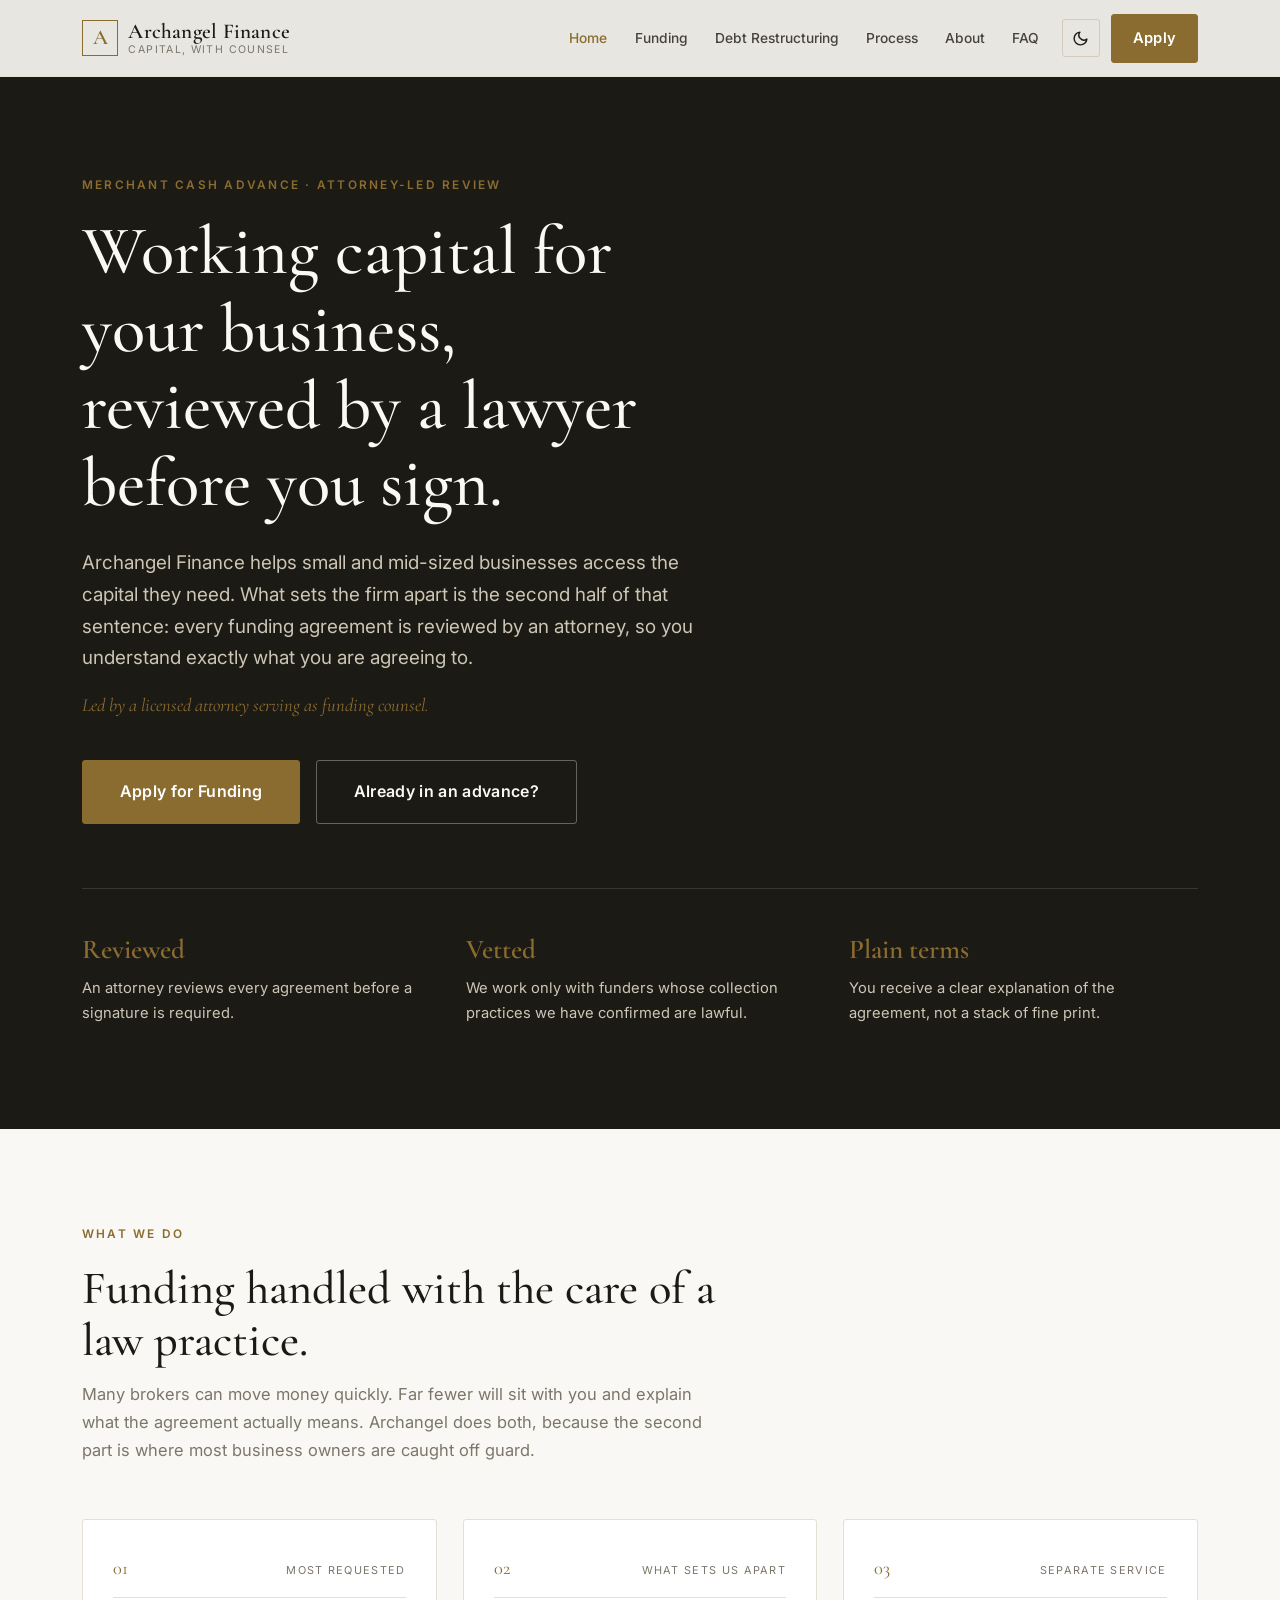
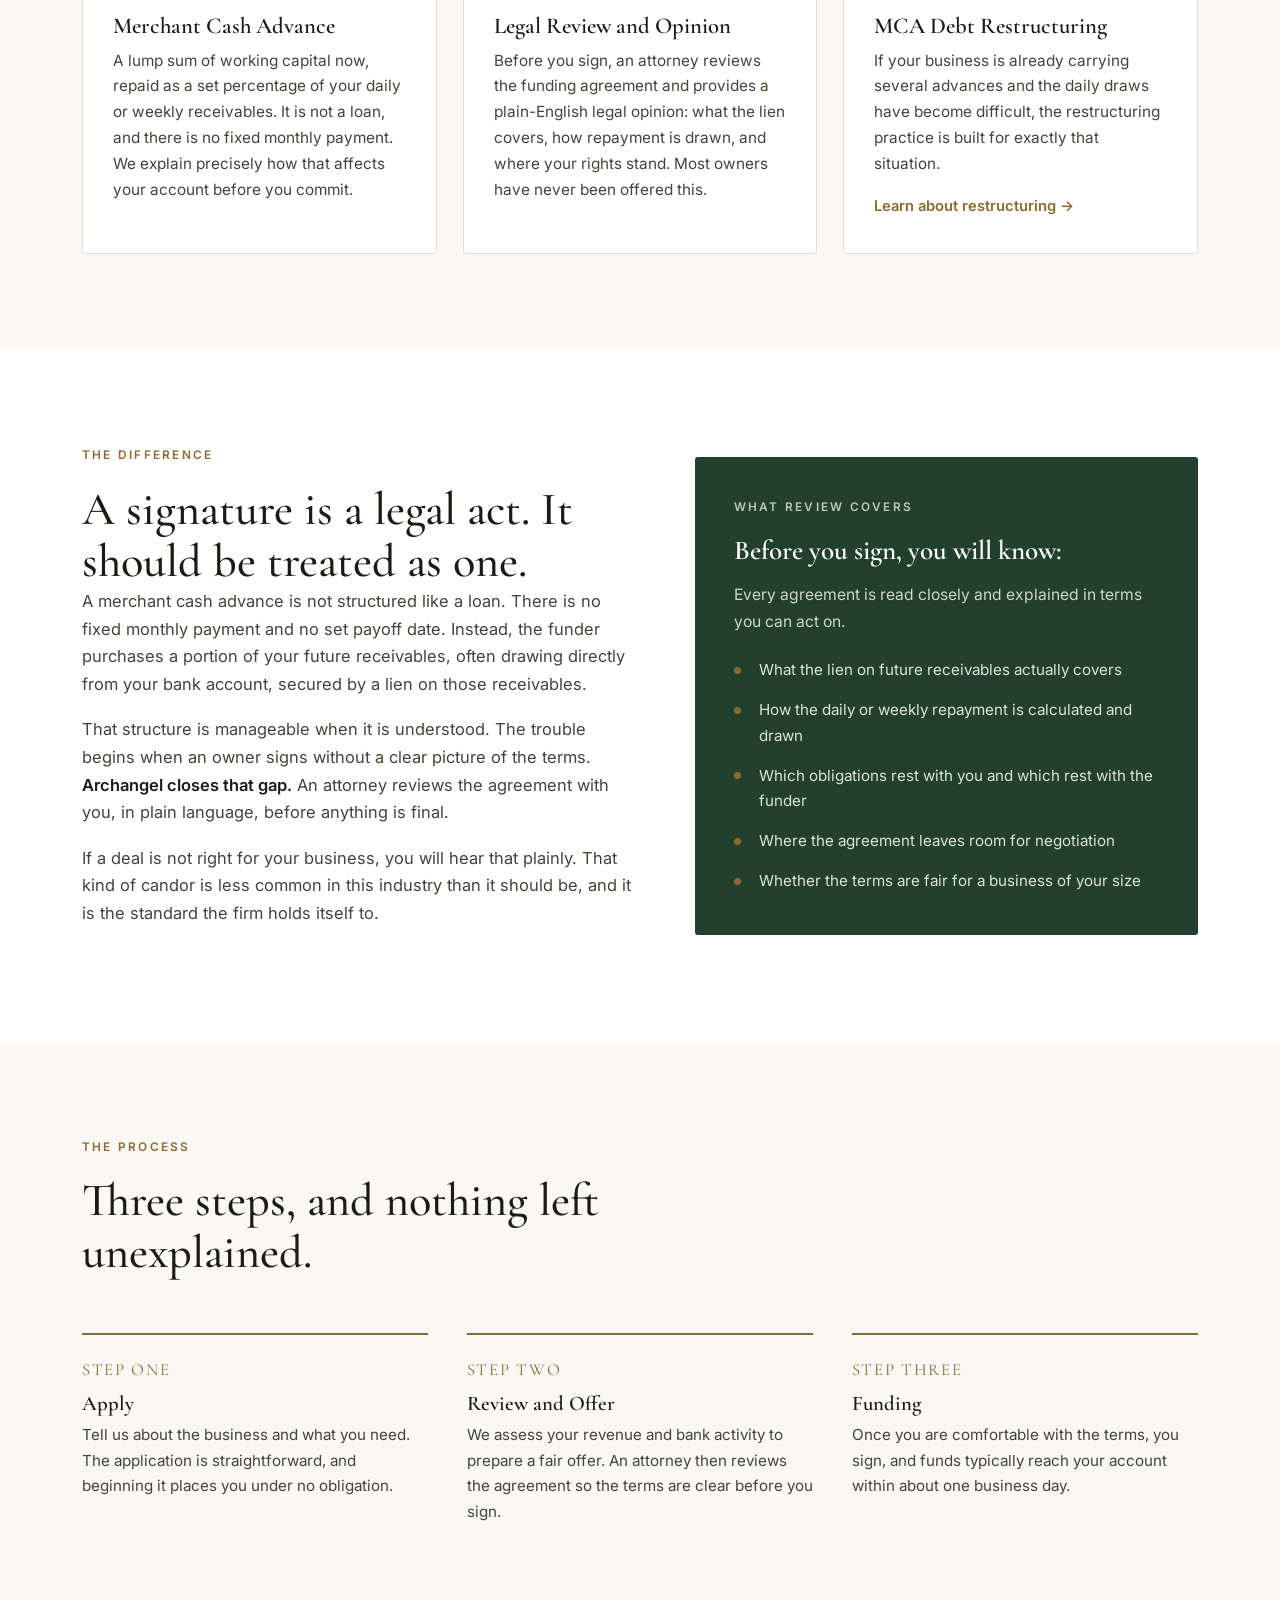
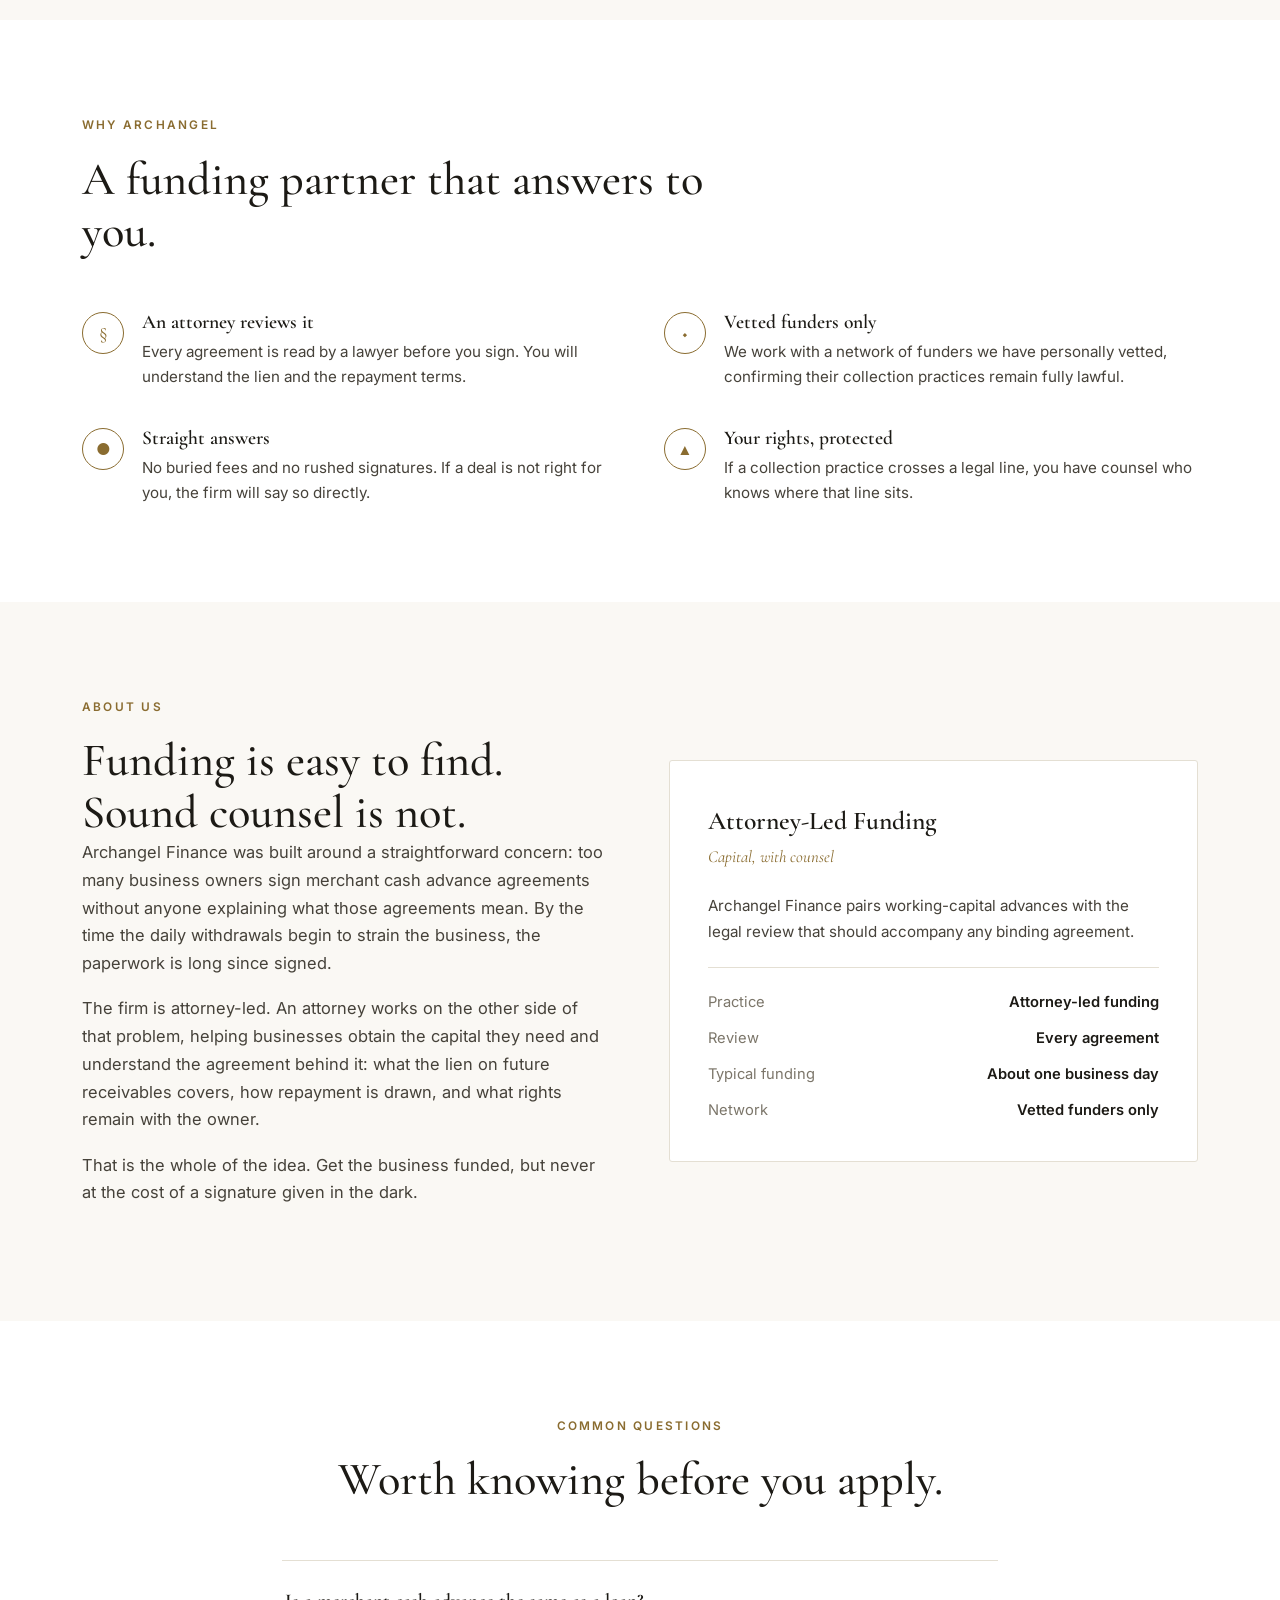
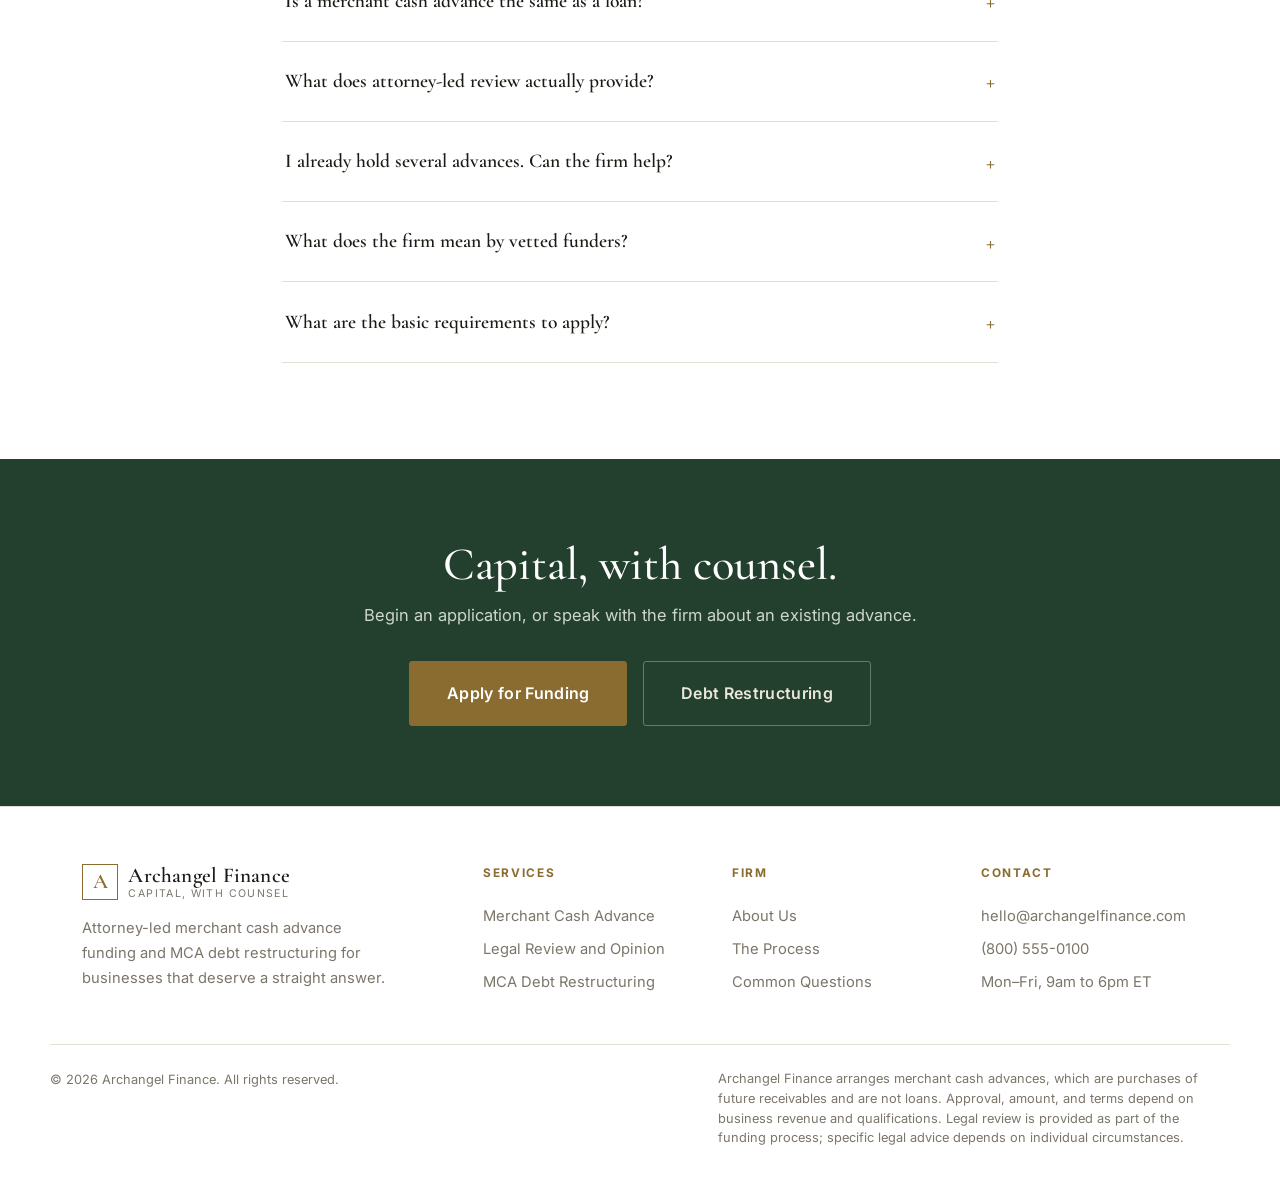
==== commit 8afc0513: "Add files via upload" ====
--- a/index.html
+++ b/index.html
@@ -1,1770 +1,719 @@
 <!DOCTYPE html>
-<html lang="en" data-theme="dark">
+<html lang="en">
 <head>
 <meta charset="UTF-8">
 <meta name="viewport" content="width=device-width, initial-scale=1.0">
-<title>Archangel Funding — Merchant Cash Advance & MCA Debt Restructuring</title>
-<meta name="description" content="Archangel Funding provides merchant cash advances and MCA debt restructuring with attorney-led legal review. Led by April Stone, Esq.">
+<title>Archangel Finance — Merchant Cash Advance, Attorney-Led</title>
+<meta name="description" content="Archangel Finance provides merchant cash advances with attorney-led legal review. Working capital, reviewed before you sign.">
 <link rel="preconnect" href="https://fonts.googleapis.com">
 <link rel="preconnect" href="https://fonts.gstatic.com" crossorigin>
-<link href="https://fonts.googleapis.com/css2?family=Oswald:wght@400;500;600;700&family=Archivo:wght@300;400;500;600;700&family=Cormorant+Garamond:ital,wght@0,500;0,600;1,500&display=swap" rel="stylesheet">
+<!-- VERSION A — Law firm: Cormorant Garamond headlines + Inter body -->
+<link href="https://fonts.googleapis.com/css2?family=Cormorant+Garamond:ital,wght@0,500;0,600;1,500;1,600&family=Inter:wght@400;500;600;700&display=swap" rel="stylesheet">
 <style>
 /* ============================================================
-   ARCHANGEL FUNDING — single-file site
-   Black · gold · deep ecclesiastical green · attorney-led
-   Dark default + light mode. All CSS/JS inline, no dependencies.
+   ARCHANGEL FINANCE — shared stylesheet (inlined on every page)
+   Restrained, attorney-led. Device-aware light/dark + toggle.
    ============================================================ */
 
 /* ---------- THEME TOKENS ---------- */
 :root{
-  --display:'Oswald',Impact,sans-serif;
-  --body:'Archivo',-apple-system,BlinkMacSystemFont,sans-serif;
-  --serif:'Cormorant Garamond',Georgia,serif;
-  --gold:#c8a44d;
-  --gold-br:#e9c976;
-  --gold-dp:#a8863a;
-  --green:#1f3d2f;       /* deep church green */
-  --green-br:#2f5e46;
-  --green-lt:#4a7d62;
-  --red:#b2382c;
-  --radius:0px;
-}
-/* DARK (default) */
+  --display:'Cormorant Garamond',Georgia,serif;
+  --body:'Inter',-apple-system,BlinkMacSystemFont,'Segoe UI',sans-serif;
+  --gold:#9c7c3c;
+  --gold-deep:#7d6230;
+  --green:#23402f;
+  --green-soft:#34543f;
+  --radius:3px;
+  --maxw:1180px;
+}
+/* LIGHT (default visual; JS sets data-theme from device pref) */
+[data-theme="light"]{
+  --bg:#faf8f4;
+  --surface:#ffffff;
+  --surface-2:#f3f0e9;
+  --ink:#1c1a15;
+  --text:#46423a;
+  --muted:#7c766a;
+  --line:#e4dfd3;
+  --line-strong:#d3ccbb;
+  --hero-bg:#1c1a15;
+  --hero-ink:#fbf9f4;
+  --hero-text:#cdc6b6;
+  --shadow:0 18px 44px -28px rgba(40,34,18,.40);
+  --nav-bg:rgba(250,248,244,.92);
+  --field:#ffffff;
+  --gold:#8a6c30;
+}
+/* DARK */
 [data-theme="dark"]{
-  --bg:#050505;
-  --bg-2:#0d0d0d;
-  --bg-3:#141414;
-  --panel:#111111;
-  --line:#2a2a2a;
-  --line-soft:#1e1e1e;
-  --ink:#ffffff;
-  --text:#cfcfcf;
-  --muted:#8a8a8a;
-  --hero-wash:rgba(5,5,5,.78);
-  --shadow:0 30px 70px -20px rgba(0,0,0,.9);
-  --nav-bg:rgba(5,5,5,.86);
-  --nav-bg-solid:rgba(5,5,5,.98);
-  --field-bg:#0c0c0c;
-  --field-line:#333333;
-  --card-bg:#101010;
-}
-/* LIGHT */
-[data-theme="light"]{
-  --bg:#f6f4ef;
-  --bg-2:#ffffff;
-  --bg-3:#eceae3;
-  --panel:#ffffff;
-  --line:#dcd8cc;
-  --line-soft:#e7e3d8;
-  --ink:#16140f;
-  --text:#403c33;
-  --muted:#736d5f;
-  --hero-wash:rgba(20,18,14,.62);
-  --shadow:0 24px 60px -24px rgba(40,34,20,.35);
-  --nav-bg:rgba(246,244,239,.88);
-  --nav-bg-solid:rgba(246,244,239,.98);
-  --field-bg:#ffffff;
-  --field-line:#cfcabb;
-  --card-bg:#ffffff;
-  --gold:#9a7d2e;        /* a touch deeper so it reads on cream */
-  --gold-br:#b8932f;
+  --bg:#121110;
+  --surface:#1a1917;
+  --surface-2:#222119;
+  --ink:#f4f1e9;
+  --text:#c4bfb2;
+  --muted:#8a847a;
+  --line:#2d2b27;
+  --line-strong:#3a3833;
+  --hero-bg:#0c0b0a;
+  --hero-ink:#f6f3ea;
+  --hero-text:#bdb7a8;
+  --shadow:0 24px 56px -28px rgba(0,0,0,.7);
+  --nav-bg:rgba(18,17,16,.92);
+  --field:#16150f;
+  --gold:#bd9a52;
 }
 
 *{margin:0;padding:0;box-sizing:border-box}
-html{scroll-behavior:smooth;scroll-padding-top:84px}
+html{scroll-behavior:smooth;scroll-padding-top:88px}
 body{
   font-family:var(--body);background:var(--bg);color:var(--text);
-  line-height:1.65;-webkit-font-smoothing:antialiased;overflow-x:hidden;
-  transition:background .3s ease,color .3s ease;
-}
-.container{max-width:1200px;margin:0 auto;padding:0 28px}
-.container-narrow{max-width:860px}
-em{font-style:normal}
+  line-height:1.68;-webkit-font-smoothing:antialiased;overflow-x:hidden;
+  font-size:16.5px;transition:background .25s ease,color .25s ease;
+}
+.wrap{max-width:var(--maxw);margin:0 auto;padding:0 32px}
+.wrap-narrow{max-width:780px}
 a{text-decoration:none;color:inherit}
 img{max-width:100%}
 
-/* ---------- TYPOGRAPHY ---------- */
-h1,h2,h3,h4,h5{
-  font-family:var(--display);font-weight:600;line-height:1.06;
-  letter-spacing:.01em;text-transform:uppercase;color:var(--ink);
-}
-.eyebrow{
-  font-family:var(--body);font-weight:700;font-size:.72rem;
-  letter-spacing:.3em;text-transform:uppercase;color:var(--gold);
-  display:inline-block;margin-bottom:1.2rem;
-  border-left:3px solid var(--gold);padding-left:.8rem;
-}
-.eyebrow.center{
-  display:block;text-align:center;border:none;padding:0;
-}
-.eyebrow.center::before,.eyebrow.center::after{
-  content:"";display:inline-block;width:22px;height:1px;
-  background:var(--gold);vertical-align:middle;margin:0 .7rem;
-}
-.section-title{
-  font-size:clamp(2.1rem,4.4vw,3.5rem);text-align:center;margin-bottom:1rem;
-}
-.section-title.left{text-align:left}
-.section-title em{color:var(--gold)}
-.section-lead{
-  text-align:center;max-width:680px;margin:0 auto 3.2rem;
-  color:var(--muted);font-size:1.06rem;
-}
-.section-lead.left{text-align:left;margin-left:0}
-/* the marginal "Catholic" refinement: a quiet serif accent line */
-.serif-note{
-  font-family:var(--serif);font-style:italic;font-weight:500;
-  font-size:1.32rem;color:var(--gold);line-height:1.4;
-}
+/* ---------- TYPE ---------- */
+h1,h2,h3,h4{
+  font-family:var(--display);color:var(--ink);font-weight:600;
+  line-height:1.12;letter-spacing:0;
+}
+h1{font-size:clamp(2.7rem,5.6vw,4.3rem);font-weight:500}
+h2{font-size:clamp(2rem,3.8vw,2.9rem);font-weight:500}
+h3{font-size:1.42rem}
+.kicker{
+  font-family:var(--body);font-weight:600;font-size:.74rem;
+  letter-spacing:.19em;text-transform:uppercase;color:var(--gold);
+  display:block;margin-bottom:1.1rem;
+}
+.lede{
+  font-size:1.12rem;color:var(--text);max-width:62ch;
+}
+.serif-em{font-family:var(--display);font-style:italic;color:var(--gold);font-weight:500}
 
 /* ---------- BUTTONS ---------- */
 .btn{
   display:inline-flex;align-items:center;justify-content:center;gap:.5rem;
-  font-family:var(--display);font-weight:600;font-size:.92rem;
-  letter-spacing:.1em;text-transform:uppercase;
-  padding:1rem 2rem;border:1px solid transparent;cursor:pointer;
-  transition:transform .15s,background .15s,color .15s,box-shadow .15s,border-color .15s;
-  clip-path:polygon(9px 0,100% 0,100% calc(100% - 9px),calc(100% - 9px) 100%,0 100%,0 9px);
-}
-.btn-primary{
-  background:linear-gradient(135deg,var(--gold-br),var(--gold));
-  color:#1a1407;box-shadow:0 0 0 0 rgba(200,164,77,.5);
-}
-.btn-primary:hover{transform:translateY(-2px);box-shadow:0 12px 30px -10px rgba(200,164,77,.55)}
-.btn-ghost{background:transparent;border-color:var(--line);color:var(--ink)}
-.btn-ghost:hover{border-color:var(--gold);color:var(--gold)}
-.btn-green{
-  background:linear-gradient(135deg,var(--green-br),var(--green));
-  color:#fff;border-color:var(--green-br);
-}
-.btn-green:hover{transform:translateY(-2px);box-shadow:0 12px 30px -10px rgba(47,94,70,.6)}
-.btn-lg{padding:1.2rem 2.6rem;font-size:1.04rem}
-.btn-block{width:100%}
-.btn-pill{
-  background:transparent;border:1px solid var(--gold);color:var(--gold);
-  clip-path:polygon(8px 0,100% 0,100% calc(100% - 8px),calc(100% - 8px) 100%,0 100%,0 8px);
-}
-.btn-pill:hover{background:var(--gold);color:#1a1407}
+  font-family:var(--body);font-weight:600;font-size:.92rem;
+  letter-spacing:.02em;padding:.95rem 1.9rem;border:1px solid transparent;
+  border-radius:var(--radius);cursor:pointer;transition:background .16s,color .16s,border-color .16s,transform .16s;
+}
+.btn-primary{background:var(--gold);color:#fff;border-color:var(--gold)}
+.btn-primary:hover{background:var(--gold-deep);border-color:var(--gold-deep)}
+.btn-dark{background:var(--ink);color:var(--bg);border-color:var(--ink)}
+.btn-dark:hover{transform:translateY(-1px)}
+.btn-outline{background:transparent;border-color:var(--line-strong);color:var(--ink)}
+.btn-outline:hover{border-color:var(--gold);color:var(--gold)}
+.btn-onhero{background:transparent;border-color:rgba(255,255,255,.32);color:var(--hero-ink)}
+.btn-onhero:hover{border-color:var(--gold);color:var(--gold)}
+.btn-lg{padding:1.1rem 2.3rem;font-size:1rem}
+.btn-ghostlink{
+  font-family:var(--body);font-weight:600;font-size:.92rem;color:var(--gold);
+  display:inline-flex;align-items:center;gap:.4rem;
+}
+.btn-ghostlink:hover{color:var(--gold-deep)}
 
 /* ---------- NAV ---------- */
 .nav{
-  position:fixed;top:0;left:0;right:0;z-index:200;
-  background:var(--nav-bg);backdrop-filter:blur(10px);
-  border-bottom:1px solid var(--line);transition:background .25s;
-}
-.nav.scrolled{background:var(--nav-bg-solid)}
+  position:fixed;top:0;left:0;right:0;z-index:100;background:var(--nav-bg);
+  backdrop-filter:blur(12px);border-bottom:1px solid var(--line);
+}
 .nav-inner{
-  max-width:1280px;margin:0 auto;padding:.72rem 28px;
-  display:flex;align-items:center;gap:1.6rem;
-}
-.brand{display:flex;align-items:center;gap:.65rem;flex-shrink:0}
-.logo-mark{
-  width:38px;height:38px;flex-shrink:0;position:relative;
-  background:linear-gradient(150deg,var(--gold-br),var(--gold-dp));
-  display:flex;align-items:center;justify-content:center;
-  clip-path:polygon(50% 0,100% 28%,100% 72%,50% 100%,0 72%,0 28%);
-}
-/* simple chevron/wing mark inside the crest — no literal religious icon */
-.logo-mark::before{
-  content:"";width:14px;height:14px;
-  border-left:2.5px solid #1a1407;border-top:2.5px solid #1a1407;
-  transform:rotate(45deg) translateY(2px);
-}
+  max-width:var(--maxw);margin:0 auto;padding:.85rem 32px;
+  display:flex;align-items:center;gap:1.4rem;
+}
+.brand{display:flex;align-items:center;gap:.65rem;flex-shrink:0;min-width:0}
+.brand-mark{
+  width:36px;height:36px;flex-shrink:0;border:1px solid var(--gold);
+  display:flex;align-items:center;justify-content:center;color:var(--gold);
+  font-family:var(--display);font-size:1.32rem;font-weight:600;
+}
+.brand-text{display:flex;flex-direction:column;line-height:1}
 .brand-name{
-  font-family:var(--display);font-size:1.24rem;font-weight:600;color:var(--ink);
-  text-transform:uppercase;letter-spacing:.05em;line-height:1;
-}
-.brand-name em{color:var(--gold)}
+  font-family:var(--display);font-size:1.32rem;font-weight:600;color:var(--ink);
+  letter-spacing:.01em;
+}
 .brand-sub{
-  display:block;font-family:var(--serif);font-style:italic;
-  font-size:.74rem;letter-spacing:.02em;color:var(--muted);
-  text-transform:none;margin-top:1px;
-}
-.nav-links{display:flex;gap:1.6rem;margin-left:auto;align-items:center}
+  font-family:var(--body);font-size:.66rem;letter-spacing:.13em;
+  text-transform:uppercase;color:var(--muted);margin-top:3px;
+}
+.nav-links{display:flex;gap:1.7rem;margin-left:auto;align-items:center}
 .nav-links a{
-  color:var(--muted);font-size:.79rem;font-weight:600;letter-spacing:.07em;
-  text-transform:uppercase;transition:color .15s;white-space:nowrap;
-}
-.nav-links a:hover,.nav-links a.is-active{color:var(--gold)}
-.nav-actions{display:flex;align-items:center;gap:.7rem;flex-shrink:0}
-.theme-toggle{
-  width:38px;height:38px;border:1px solid var(--line);background:transparent;
-  color:var(--ink);cursor:pointer;display:flex;align-items:center;
-  justify-content:center;transition:border-color .15s,color .15s;flex-shrink:0;
-  clip-path:polygon(7px 0,100% 0,100% calc(100% - 7px),calc(100% - 7px) 100%,0 100%,0 7px);
-}
-.theme-toggle:hover{border-color:var(--gold);color:var(--gold)}
-.theme-toggle svg{width:17px;height:17px}
-.nav-toggle{
-  display:none;flex-direction:column;gap:5px;background:none;border:none;
-  cursor:pointer;padding:8px;width:40px;height:40px;align-items:center;justify-content:center;
-}
-.nav-toggle span{width:22px;height:2px;background:var(--gold);transition:.25s;display:block}
-.nav-toggle.open span:nth-child(1){transform:translateY(7px) rotate(45deg)}
-.nav-toggle.open span:nth-child(2){opacity:0}
-.nav-toggle.open span:nth-child(3){transform:translateY(-7px) rotate(-45deg)}
+  font-size:.86rem;font-weight:500;color:var(--text);transition:color .15s;
+}
+.nav-links a:hover,.nav-links a.active{color:var(--gold)}
+.nav-side{display:flex;align-items:center;gap:.7rem;flex-shrink:0}
+.theme-btn{
+  width:38px;height:38px;border:1px solid var(--line-strong);background:transparent;
+  border-radius:var(--radius);color:var(--ink);cursor:pointer;
+  display:flex;align-items:center;justify-content:center;transition:border-color .15s,color .15s;
+}
+.theme-btn:hover{border-color:var(--gold);color:var(--gold)}
+.theme-btn svg{width:17px;height:17px}
+.burger{
+  display:none;flex-direction:column;gap:5px;width:40px;height:40px;
+  background:none;border:none;cursor:pointer;align-items:center;justify-content:center;
+}
+.burger span{width:22px;height:2px;background:var(--ink);transition:.22s;display:block}
+.burger.open span:nth-child(1){transform:translateY(7px) rotate(45deg)}
+.burger.open span:nth-child(2){opacity:0}
+.burger.open span:nth-child(3){transform:translateY(-7px) rotate(-45deg)}
 .nav-mobile{
-  display:none;flex-direction:column;gap:.15rem;
-  padding:.8rem 28px 1.4rem;background:var(--bg-2);
+  display:none;flex-direction:column;background:var(--surface);
+  border-bottom:1px solid var(--line);padding:.5rem 32px 1.3rem;
+}
+.nav-mobile a{
+  padding:.85rem .2rem;font-size:.95rem;font-weight:500;color:var(--text);
   border-bottom:1px solid var(--line);
 }
-.nav-mobile a{
-  color:var(--text);padding:.8rem .2rem;font-weight:600;text-transform:uppercase;
-  font-size:.86rem;letter-spacing:.06em;border-bottom:1px solid var(--line-soft);
-}
 .nav-mobile a:last-of-type{border-bottom:none}
-.nav-mobile .btn{margin-top:.8rem;text-align:center}
+.nav-mobile .btn{margin-top:1rem}
 
 /* ---------- HERO ---------- */
 .hero{
-  position:relative;background:var(--bg);color:#fff;
-  padding:9.5rem 0 5.5rem;overflow:hidden;
-}
-[data-theme="light"] .hero{background:#14120e}
-.hero-grid-bg{
-  position:absolute;left:0;right:0;bottom:0;height:42%;
-  background:
-    linear-gradient(to top,rgba(200,164,77,.05),transparent),
-    repeating-linear-gradient(90deg,transparent 0 18px,rgba(255,255,255,.016) 18px 20px),
-    linear-gradient(to top,#0a0a0a,transparent);
-}
-.hero-grid-bg::before{
-  content:"";position:absolute;left:0;right:0;bottom:0;height:100%;
-  background-image:
-    linear-gradient(to top,#070707 0%,transparent 100%),
-    url("data:image/svg+xml,%3Csvg xmlns='http://www.w3.org/2000/svg' width='1200' height='240' viewBox='0 0 1200 240'%3E%3Cg fill='%23121212'%3E%3Crect x='0' y='120' width='70' height='120'/%3E%3Crect x='80' y='70' width='55' height='170'/%3E%3Crect x='145' y='150' width='60' height='90'/%3E%3Crect x='215' y='40' width='65' height='200'/%3E%3Crect x='290' y='110' width='50' height='130'/%3E%3Crect x='350' y='80' width='70' height='160'/%3E%3Crect x='430' y='20' width='58' height='220'/%3E%3Crect x='498' y='130' width='62' height='110'/%3E%3Crect x='570' y='90' width='54' height='150'/%3E%3Crect x='634' y='50' width='68' height='190'/%3E%3Crect x='712' y='115' width='56' height='125'/%3E%3Crect x='778' y='35' width='60' height='205'/%3E%3Crect x='848' y='100' width='66' height='140'/%3E%3Crect x='924' y='140' width='52' height='100'/%3E%3Crect x='986' y='65' width='64' height='175'/%3E%3Crect x='1060' y='120' width='58' height='120'/%3E%3Crect x='1128' y='85' width='62' height='155'/%3E%3C/g%3E%3C/svg%3E");
-  background-repeat:no-repeat;background-position:bottom;background-size:cover;opacity:.9;
-}
-.hero-glow{
-  position:absolute;top:-12%;left:50%;transform:translateX(-50%);
-  width:72%;height:60%;
-  background:radial-gradient(ellipse,rgba(200,164,77,.16),transparent 65%);
-  filter:blur(34px);
-}
-.hero-inner{position:relative;text-align:center;z-index:2}
-.hero h1{
-  font-size:clamp(2.4rem,6vw,5rem);max-width:17ch;margin:0 auto 1.3rem;
-  line-height:1.02;color:#fff;
-}
-.hero h1 em{color:var(--gold-br);text-shadow:0 0 38px rgba(200,164,77,.35)}
-.hero-sub{
-  max-width:620px;margin:0 auto 1rem;color:#cfcfcf;font-size:1.1rem;font-weight:300;
-}
-.hero-attorney{
-  font-family:var(--serif);font-style:italic;font-size:1.12rem;
-  color:var(--gold-br);margin:0 auto 2rem;
-}
-.hero-cta{display:flex;gap:1rem;justify-content:center;flex-wrap:wrap;margin-bottom:3.4rem}
-.hero-stats{
-  display:grid;grid-template-columns:repeat(4,1fr);
-  border:1px solid var(--line);max-width:840px;margin:0 auto;
-  background:rgba(13,13,13,.6);
-}
-.stat{
-  padding:1.5rem 1rem;display:flex;flex-direction:column;gap:.2rem;
-  border-right:1px solid var(--line);position:relative;
-}
-.stat:last-child{border-right:none}
-.stat::before{
-  content:"";position:absolute;top:0;left:0;width:100%;height:2px;
-  background:linear-gradient(90deg,var(--gold),transparent);
-}
-.stat-num{font-family:var(--display);font-size:2.1rem;font-weight:600;color:var(--gold-br)}
-.stat-label{font-size:.74rem;color:#9a9a9a;letter-spacing:.08em;text-transform:uppercase}
-
-/* ---------- TRUST STRIP ---------- */
-.trustbar{
-  background:var(--bg-2);padding:1.4rem 0;border-bottom:1px solid var(--line);
-}
-.trustbar-inner{
-  display:flex;align-items:center;gap:1.8rem;flex-wrap:wrap;justify-content:center;
-}
-.trustbar .label{
-  color:var(--muted);font-size:.78rem;letter-spacing:.16em;text-transform:uppercase;
-}
-.trust-logos{display:flex;gap:1.6rem;flex-wrap:wrap;justify-content:center}
-.trust-logos span{
-  color:var(--text);font-family:var(--display);font-size:1rem;
-  font-weight:500;text-transform:uppercase;letter-spacing:.04em;
-}
-
-/* ---------- SECTION SHELL ---------- */
-.section{padding:5.5rem 0}
-.section-dark{background:var(--bg-2);border-top:1px solid var(--line);border-bottom:1px solid var(--line)}
-.section-green{
-  background:
-    linear-gradient(180deg,rgba(31,61,47,.16),transparent),
-    var(--bg-2);
-  border-top:1px solid var(--green-br);
-}
-
-/* ---------- WHAT WE OFFER ---------- */
-.card-grid{display:grid;grid-template-columns:repeat(3,1fr);gap:1.4rem}
-.card{
-  background:var(--card-bg);border:1px solid var(--line);padding:2.2rem 1.8rem 2rem;
-  position:relative;transition:transform .18s,border-color .18s;
-  clip-path:polygon(16px 0,100% 0,100% calc(100% - 16px),calc(100% - 16px) 100%,0 100%,0 16px);
-}
-.card:hover{transform:translateY(-5px);border-color:var(--gold)}
-.card-num{
-  font-family:var(--display);font-size:2.4rem;font-weight:600;
-  color:var(--gold);opacity:.32;line-height:1;margin-bottom:.7rem;
-}
-.card h3{font-size:1.32rem;margin-bottom:.6rem}
-.card p{color:var(--muted);font-size:.96rem}
-.card-tag{
-  display:inline-block;margin-top:1.1rem;font-family:var(--display);
-  font-size:.72rem;letter-spacing:.12em;text-transform:uppercase;
-  color:var(--gold);border:1px solid var(--gold);padding:.28rem .7rem;
-}
-
-/* ---------- DEBT RESTRUCTURING ---------- */
-.restruct-wrap{
-  display:grid;grid-template-columns:1.05fr .95fr;gap:3.4rem;align-items:start;
-}
-.restruct-lead p{margin-bottom:1.1rem;color:var(--text)}
-.restruct-lead p strong{color:var(--ink);font-weight:600}
-.restruct-points{
-  list-style:none;margin:1.6rem 0 2rem;display:grid;gap:1rem;
-}
-.restruct-points li{
-  position:relative;padding-left:2rem;color:var(--text);font-size:.99rem;
-}
-.restruct-points li::before{
-  content:"";position:absolute;left:0;top:.34em;width:11px;height:11px;
-  background:var(--green-br);
-  clip-path:polygon(50% 0,100% 50%,50% 100%,0 50%);
-}
-.restruct-points li strong{color:var(--ink);font-weight:600}
-.restruct-panel{
-  background:var(--card-bg);border:1px solid var(--green-br);
-  padding:2.2rem 2rem;position:relative;
-  clip-path:polygon(20px 0,100% 0,100% calc(100% - 20px),calc(100% - 20px) 100%,0 100%,0 20px);
-}
-.restruct-panel .panel-eyebrow{
-  font-family:var(--body);font-weight:700;font-size:.72rem;letter-spacing:.22em;
-  text-transform:uppercase;color:var(--green-lt);margin-bottom:1rem;display:block;
-}
-.restruct-panel h3{font-size:1.4rem;margin-bottom:1rem;color:var(--ink)}
-.restruct-steps{list-style:none;display:grid;gap:1.1rem;margin-bottom:1.6rem;counter-reset:rs}
-.restruct-steps li{
-  position:relative;padding-left:2.6rem;color:var(--text);font-size:.95rem;counter-increment:rs;
-}
-.restruct-steps li::before{
-  content:counter(rs);position:absolute;left:0;top:-.1rem;
-  width:1.7rem;height:1.7rem;display:flex;align-items:center;justify-content:center;
-  font-family:var(--display);font-size:.85rem;font-weight:600;
-  background:var(--green);color:#fff;border:1px solid var(--green-br);
-}
-.restruct-steps li strong{color:var(--ink);display:block;font-weight:600;font-size:.98rem}
-
-/* ---------- HOW IT WORKS ---------- */
-.steps{display:flex;align-items:flex-start;gap:1rem}
-.step{flex:1;text-align:center;padding:0 .6rem}
-.step-num{
-  font-family:var(--display);font-size:2.6rem;font-weight:600;
-  color:var(--gold);line-height:1;margin-bottom:.7rem;
-}
-.step h3{font-size:1.22rem;margin-bottom:.5rem}
-.step p{color:var(--muted);font-size:.95rem}
-.step-line{
-  flex:0 0 56px;height:1px;background:var(--line);margin-top:1.4rem;position:relative;
-}
-.step-line::after{
-  content:"";position:absolute;right:0;top:50%;transform:translateY(-50%);
-  border-left:6px solid var(--gold);border-top:4px solid transparent;border-bottom:4px solid transparent;
-}
-
-/* ---------- WHY US ---------- */
-.why-grid{display:grid;grid-template-columns:repeat(4,1fr);gap:1.3rem}
-.why-card{
-  background:var(--card-bg);border:1px solid var(--line);padding:1.8rem 1.5rem;
-  transition:border-color .18s,transform .18s;
-}
-.why-card:hover{border-color:var(--gold);transform:translateY(-4px)}
+  background:var(--hero-bg);color:var(--hero-text);
+  padding:11rem 0 6.5rem;position:relative;
+}
+.hero h1{color:var(--hero-ink);max-width:18ch;margin-bottom:1.6rem}
+.hero .lede{color:var(--hero-text);font-size:1.18rem;max-width:54ch;margin-bottom:1rem}
+.hero-attr{
+  font-family:var(--display);font-style:italic;font-size:1.16rem;
+  color:var(--gold);margin-bottom:2.4rem;
+}
+.hero-cta{display:flex;gap:1rem;flex-wrap:wrap;margin-bottom:4rem}
+.hero-rule{height:1px;background:rgba(255,255,255,.12);margin-bottom:2.4rem}
+.hero-points{
+  display:grid;grid-template-columns:repeat(3,1fr);gap:2.2rem;
+}
+.hero-point .hp-label{
+  font-family:var(--display);font-size:1.7rem;color:var(--gold);
+  font-weight:600;margin-bottom:.2rem;
+}
+.hero-point p{font-size:.92rem;color:var(--hero-text)}
+
+/* ---------- SECTION ---------- */
+.section{padding:6rem 0}
+.section-tight{padding:4.4rem 0}
+.section-alt{background:var(--surface)}
+.section-head{max-width:64ch;margin-bottom:3.4rem}
+.section-head.center{margin-left:auto;margin-right:auto;text-align:center}
+.section-head p{margin-top:.9rem;color:var(--muted)}
+
+/* ---------- SERVICES ---------- */
+.svc-grid{display:grid;grid-template-columns:repeat(3,1fr);gap:1.6rem}
+.svc{
+  background:var(--surface);border:1px solid var(--line);border-radius:var(--radius);
+  padding:2.1rem 1.9rem;transition:border-color .18s,transform .18s;
+}
+.section-alt .svc{background:var(--bg)}
+.svc:hover{border-color:var(--gold);transform:translateY(-3px)}
+.svc-no{
+  font-family:var(--display);font-size:1.15rem;color:var(--gold);
+  border-bottom:1px solid var(--line);padding-bottom:.8rem;margin-bottom:1rem;
+  display:flex;justify-content:space-between;align-items:baseline;
+}
+.svc-no .svc-tag{font-family:var(--body);font-size:.68rem;letter-spacing:.12em;
+  text-transform:uppercase;color:var(--muted)}
+.svc h3{margin-bottom:.5rem}
+.svc p{font-size:.96rem;color:var(--text)}
+.svc .svc-link{margin-top:1.1rem;display:inline-block}
+
+/* ---------- FEATURE / LEGAL REVIEW BAND ---------- */
+.feature{
+  display:grid;grid-template-columns:1.05fr .95fr;gap:3.6rem;align-items:center;
+}
+.feature-panel{
+  background:var(--green);color:#eae6da;border-radius:var(--radius);
+  padding:2.6rem 2.4rem;
+}
+.feature-panel .kicker{color:#b9c9bd}
+.feature-panel h3{color:#fff;font-size:1.7rem;margin-bottom:1rem}
+.feature-panel p{color:#cdd6cb;font-size:.98rem;margin-bottom:1.4rem}
+.feature-list{list-style:none;display:grid;gap:.9rem}
+.feature-list li{
+  position:relative;padding-left:1.6rem;font-size:.95rem;color:#dde3da;
+}
+.feature-list li::before{
+  content:"";position:absolute;left:0;top:.62em;width:7px;height:7px;
+  background:var(--gold);border-radius:50%;
+}
+.feature-text p{margin-bottom:1.1rem;color:var(--text)}
+.feature-text p strong{color:var(--ink);font-weight:600}
+
+/* ---------- STEPS ---------- */
+.steps{display:grid;grid-template-columns:repeat(3,1fr);gap:2.4rem}
+.step{border-top:2px solid var(--gold);padding-top:1.3rem}
+.step .step-no{
+  font-family:var(--display);font-size:1.05rem;color:var(--gold);
+  letter-spacing:.1em;text-transform:uppercase;margin-bottom:.5rem;
+}
+.step h3{font-size:1.3rem;margin-bottom:.4rem}
+.step p{font-size:.95rem;color:var(--text)}
+
+/* ---------- WHY ---------- */
+.why-grid{display:grid;grid-template-columns:repeat(2,1fr);gap:2.4rem 3rem}
+.why-item{display:grid;grid-template-columns:auto 1fr;gap:1.1rem}
 .why-icon{
-  width:46px;height:46px;display:flex;align-items:center;justify-content:center;
-  background:var(--green);color:var(--gold-br);font-size:1.2rem;margin-bottom:1rem;
-  border:1px solid var(--green-br);
-}
-.why-card h3{font-size:1.12rem;margin-bottom:.5rem}
-.why-card p{color:var(--muted);font-size:.92rem}
-
-/* ---------- ATTORNEY / ABOUT ---------- */
-.about-wrap{display:grid;grid-template-columns:1.15fr .85fr;gap:3.4rem;align-items:center}
+  width:42px;height:42px;flex-shrink:0;border:1px solid var(--gold);
+  border-radius:50%;display:flex;align-items:center;justify-content:center;
+  color:var(--gold);font-family:var(--display);font-size:1.2rem;
+}
+.why-item h3{font-size:1.22rem;margin-bottom:.3rem}
+.why-item p{font-size:.95rem;color:var(--text)}
+
+/* ---------- QUOTE / ABOUT ---------- */
+.about{display:grid;grid-template-columns:1fr 1fr;gap:3.6rem;align-items:center}
 .about-text p{margin-bottom:1.1rem;color:var(--text)}
 .about-text p strong{color:var(--ink);font-weight:600}
-.about-text .btn{margin-top:.8rem}
-.about-panel{
-  background:var(--card-bg);border:1px solid var(--line);
-  display:grid;grid-template-columns:1fr 1fr;
-}
-.about-stat{
-  padding:1.8rem 1.4rem;border-right:1px solid var(--line);border-bottom:1px solid var(--line);
-}
-.about-stat:nth-child(2n){border-right:none}
-.about-stat:nth-child(n+3){border-bottom:none}
-.about-stat span{
-  display:block;font-family:var(--display);font-size:1.8rem;font-weight:600;color:var(--gold);
-}
-.about-stat small{color:var(--muted);font-size:.76rem;letter-spacing:.07em;text-transform:uppercase}
-.credentials{
-  margin-top:1.4rem;padding:1.2rem 1.4rem;border:1px solid var(--green-br);
-  background:linear-gradient(135deg,rgba(31,61,47,.16),transparent);
-}
-.credentials .cred-name{
-  font-family:var(--display);font-size:1.1rem;color:var(--ink);
-  text-transform:uppercase;letter-spacing:.04em;
-}
-.credentials .cred-role{
-  font-family:var(--serif);font-style:italic;color:var(--gold);font-size:1rem;
-}
+.about-card{
+  background:var(--surface);border:1px solid var(--line);border-radius:var(--radius);
+  padding:2.4rem;
+}
+.section-alt .about-card{background:var(--bg)}
+.about-card .ac-name{
+  font-family:var(--display);font-size:1.6rem;color:var(--ink);font-weight:600;
+}
+.about-card .ac-role{
+  font-family:var(--display);font-style:italic;color:var(--gold);
+  font-size:1.05rem;margin-bottom:1.4rem;
+}
+.about-card .ac-rule{height:1px;background:var(--line);margin:1.4rem 0}
+.ac-facts{display:grid;gap:.7rem}
+.ac-fact{display:flex;justify-content:space-between;font-size:.92rem}
+.ac-fact .acf-k{color:var(--muted)}
+.ac-fact .acf-v{color:var(--ink);font-weight:600}
 
 /* ---------- FAQ ---------- */
-.faq{display:grid;gap:.7rem}
-.faq details{
-  background:var(--card-bg);border:1px solid var(--line);transition:border-color .18s;
-}
-.faq details[open]{border-color:var(--gold)}
+.faq{display:grid;gap:0;border-top:1px solid var(--line)}
+.faq details{border-bottom:1px solid var(--line)}
 .faq summary{
-  cursor:pointer;padding:1.1rem 1.4rem;font-family:var(--display);
-  font-size:1.04rem;font-weight:500;color:var(--ink);text-transform:uppercase;
-  letter-spacing:.02em;list-style:none;display:flex;justify-content:space-between;
-  align-items:center;gap:1rem;
+  cursor:pointer;padding:1.3rem .2rem;font-family:var(--display);
+  font-size:1.22rem;font-weight:600;color:var(--ink);
+  list-style:none;display:flex;justify-content:space-between;gap:1rem;align-items:center;
 }
 .faq summary::-webkit-details-marker{display:none}
-.faq summary::after{
-  content:"+";font-family:var(--display);color:var(--gold);font-size:1.5rem;
-  transition:transform .2s;flex-shrink:0;
-}
+.faq summary::after{content:"+";color:var(--gold);font-size:1.4rem;transition:transform .2s}
 .faq details[open] summary::after{transform:rotate(45deg)}
-.faq details p{padding:0 1.4rem 1.3rem;color:var(--muted);font-size:.97rem}
-
-/* ---------- CTA BAND ---------- */
-.cta-band{
-  position:relative;text-align:center;padding:5rem 0;
-  background:linear-gradient(135deg,var(--green),var(--bg));color:#fff;overflow:hidden;
-}
-[data-theme="light"] .cta-band{
-  background:linear-gradient(135deg,var(--green),#1a1812);
-}
-.cta-band h2{font-size:clamp(1.9rem,3.8vw,2.9rem);margin-bottom:.7rem;color:#fff}
-.cta-band h2 em{color:var(--gold-br)}
-.cta-band p{color:rgba(255,255,255,.8);margin-bottom:2rem}
+.faq details p{padding:0 .2rem 1.4rem;color:var(--text);font-size:.98rem;max-width:72ch}
+
+/* ---------- CTA ---------- */
+.cta{background:var(--green);color:#eae6da;padding:5rem 0;text-align:center}
+.cta h2{color:#fff;margin-bottom:.7rem}
+.cta p{color:#cdd6cb;margin-bottom:2rem}
 
 /* ---------- FOOTER ---------- */
-.footer{background:var(--bg-2);border-top:1px solid var(--line);padding:3.4rem 0 0}
-.footer-inner{display:grid;grid-template-columns:1.6fr 1fr 1fr 1fr;gap:2rem;padding-bottom:2.6rem}
-.footer-brand p{color:var(--muted);font-size:.92rem;max-width:32ch;margin-top:.9rem}
+.footer{background:var(--surface);border-top:1px solid var(--line);padding:3.6rem 0 0}
+.footer-grid{display:grid;grid-template-columns:1.7fr 1fr 1fr 1fr;gap:2rem;padding-bottom:2.8rem}
+.footer-brand p{color:var(--muted);font-size:.92rem;max-width:34ch;margin-top:1rem}
 .footer-col h5{
-  font-family:var(--body);font-size:.76rem;letter-spacing:.16em;text-transform:uppercase;
-  color:var(--gold);margin-bottom:1rem;
+  font-family:var(--body);font-size:.74rem;letter-spacing:.14em;
+  text-transform:uppercase;color:var(--gold);margin-bottom:1rem;
 }
 .footer-col a,.footer-col span{
-  display:block;color:var(--muted);font-size:.92rem;padding:.28rem 0;transition:color .15s;
+  display:block;color:var(--muted);font-size:.92rem;padding:.26rem 0;
 }
 .footer-col a:hover{color:var(--gold)}
-.footer-hours{font-size:.84rem!important}
 .footer-base{
-  border-top:1px solid var(--line);padding:1.4rem 0 1.8rem;
-  display:flex;justify-content:space-between;gap:1.4rem;flex-wrap:wrap;
+  border-top:1px solid var(--line);padding:1.5rem 0 2rem;
+  display:flex;justify-content:space-between;gap:1.5rem;flex-wrap:wrap;
 }
 .footer-base span{color:var(--muted);font-size:.8rem}
-.footer-disclaimer{max-width:62ch;line-height:1.55}
-
-/* ---------- REVEAL ANIMATION ---------- */
-.reveal{opacity:0;transform:translateY(22px);transition:opacity .6s ease,transform .6s ease}
+.footer-base .disclaimer{max-width:64ch;line-height:1.55}
+
+/* ---------- REVEAL ---------- */
+.reveal{opacity:0;transform:translateY(16px);transition:opacity .55s ease,transform .55s ease}
 .reveal.in{opacity:1;transform:none}
 @media (prefers-reduced-motion:reduce){
   .reveal{opacity:1;transform:none;transition:none}
   html{scroll-behavior:auto}
 }
 
-/* =====================================================
-   APPLY MODAL — 8-step application
-   ===================================================== */
-.modal-overlay{
-  position:fixed;inset:0;z-index:500;background:rgba(2,2,2,.82);
-  backdrop-filter:blur(4px);display:none;align-items:flex-start;
-  justify-content:center;overflow-y:auto;padding:3rem 1rem;
-}
-.modal-overlay.open{display:flex}
-.modal{
-  background:var(--bg-2);border:1px solid var(--gold);width:100%;max-width:680px;
-  position:relative;box-shadow:var(--shadow);
-  clip-path:polygon(22px 0,100% 0,100% calc(100% - 22px),calc(100% - 22px) 100%,0 100%,0 22px);
-}
-.modal-head{
-  padding:1.5rem 1.8rem 1.2rem;border-bottom:1px solid var(--line);
-  display:flex;align-items:flex-start;justify-content:space-between;gap:1rem;
-}
-.modal-head .mh-title{
-  font-family:var(--display);font-size:1.3rem;color:var(--ink);text-transform:uppercase;
-}
-.modal-head .mh-sub{
-  font-family:var(--serif);font-style:italic;color:var(--gold);font-size:.98rem;
-}
-.modal-close{
-  background:none;border:1px solid var(--line);color:var(--ink);
-  width:34px;height:34px;cursor:pointer;font-size:1.1rem;flex-shrink:0;
-  display:flex;align-items:center;justify-content:center;transition:border-color .15s,color .15s;
-}
-.modal-close:hover{border-color:var(--red);color:var(--red)}
-/* progress rail */
-.modal-progress{
-  display:flex;gap:4px;padding:1rem 1.8rem 0;
-}
-.mp-seg{flex:1;height:4px;background:var(--line);transition:background .3s}
-.mp-seg.done{background:var(--green-lt)}
-.mp-seg.active{background:var(--gold)}
-.modal-stepmeta{
-  padding:.7rem 1.8rem 0;font-size:.78rem;letter-spacing:.1em;
-  text-transform:uppercase;color:var(--muted);
-}
-.modal-body{padding:1.2rem 1.8rem 1.8rem;max-height:62vh;overflow-y:auto}
-.mstep{display:none}
-.mstep.active{display:block;animation:fade .25s ease}
-@keyframes fade{from{opacity:0;transform:translateY(8px)}to{opacity:1;transform:none}}
-.mstep h3{font-size:1.32rem;color:var(--ink);margin-bottom:.3rem}
-.mstep .step-hint{color:var(--muted);font-size:.9rem;margin-bottom:1.3rem}
-.modal label{
-  display:block;margin-bottom:1rem;font-family:var(--display);
-  font-size:.8rem;font-weight:500;color:var(--ink);
-  text-transform:uppercase;letter-spacing:.05em;
-}
-.modal label .opt{color:var(--muted);font-weight:400;text-transform:none;font-family:var(--body)}
-.modal input,.modal select,.modal textarea{
-  width:100%;margin-top:.4rem;padding:.85rem 1rem;
-  background:var(--field-bg);border:1px solid var(--field-line);color:var(--ink);
-  font-family:var(--body);font-size:16px;font-weight:400;
-  transition:border-color .15s,box-shadow .15s;
-}
-.modal input:focus,.modal select:focus,.modal textarea:focus{
-  outline:none;border-color:var(--gold);box-shadow:0 0 0 3px rgba(200,164,77,.16);
-}
-.modal input.err,.modal select.err,.modal textarea.err{
-  border-color:var(--red);box-shadow:0 0 0 3px rgba(178,56,44,.14);
-}
-.m-row{display:grid;grid-template-columns:1fr 1fr;gap:.9rem}
-.m-row-3{display:grid;grid-template-columns:1fr 1fr 1fr;gap:.9rem}
-.field-error{
-  display:none;color:var(--red);font-family:var(--body);font-size:.78rem;
-  text-transform:none;letter-spacing:0;margin-top:.3rem;font-weight:500;
-}
-.field-error.show{display:block}
-/* yes/no toggle */
-.toggle-row{display:flex;gap:.6rem;margin:.5rem 0 1rem}
-.toggle-btn{
-  flex:1;padding:.8rem;background:var(--field-bg);border:1px solid var(--field-line);
-  color:var(--text);font-family:var(--display);font-size:.85rem;text-transform:uppercase;
-  letter-spacing:.06em;cursor:pointer;transition:.15s;
-}
-.toggle-btn.sel{background:var(--green);border-color:var(--green-br);color:#fff}
-/* dynamic owner / advance cards */
-.dyn-card{
-  border:1px solid var(--line);background:var(--bg-3);padding:1.1rem 1.1rem .3rem;
-  margin-bottom:1rem;position:relative;
-}
-.dyn-card .dyn-title{
-  font-family:var(--display);font-size:.82rem;text-transform:uppercase;
-  letter-spacing:.06em;color:var(--gold);margin-bottom:.8rem;
-}
-.dyn-remove{
-  position:absolute;top:.7rem;right:.7rem;background:none;border:1px solid var(--line);
-  color:var(--muted);width:26px;height:26px;cursor:pointer;font-size:.9rem;
-  display:flex;align-items:center;justify-content:center;
-}
-.dyn-remove:hover{border-color:var(--red);color:var(--red)}
-.btn-add{
-  width:100%;padding:.8rem;background:transparent;border:1px dashed var(--field-line);
-  color:var(--gold);font-family:var(--display);font-size:.82rem;text-transform:uppercase;
-  letter-spacing:.06em;cursor:pointer;transition:.15s;margin-bottom:.4rem;
-}
-.btn-add:hover{border-color:var(--gold);background:rgba(200,164,77,.05)}
-/* file dropzone */
-.dropzone{
-  border:1.5px dashed var(--field-line);background:var(--field-bg);
-  padding:1.4rem 1rem;text-align:center;cursor:pointer;transition:.15s;margin-top:.4rem;
-}
-.dropzone:hover,.dropzone.drag{border-color:var(--gold);background:rgba(200,164,77,.05)}
-.dropzone .dz-title{
-  font-family:var(--display);font-size:.92rem;color:var(--ink);
-  text-transform:uppercase;letter-spacing:.04em;
-}
-.dropzone .dz-hint{color:var(--muted);font-size:.82rem;margin-top:.2rem}
-.file-list{margin-top:.6rem;display:grid;gap:.4rem}
-.file-chip{
-  display:flex;align-items:center;justify-content:space-between;gap:.6rem;
-  background:var(--bg-3);border:1px solid var(--line);padding:.5rem .7rem;
-  font-size:.82rem;color:var(--text);
-}
-.file-chip button{
-  background:none;border:none;color:var(--muted);cursor:pointer;font-size:1rem;line-height:1;
-}
-.file-chip button:hover{color:var(--red)}
-/* review summary */
-.review-card{
-  border:1px solid var(--line);background:var(--bg-3);padding:1.1rem 1.2rem;margin-bottom:1.2rem;
-}
-.review-card h4{
-  font-family:var(--display);font-size:.82rem;text-transform:uppercase;
-  letter-spacing:.08em;color:var(--gold);margin-bottom:.6rem;
-}
-.review-row{
-  display:flex;justify-content:space-between;gap:1rem;
-  font-size:.88rem;padding:.28rem 0;border-bottom:1px solid var(--line-soft);
-}
-.review-row:last-child{border-bottom:none}
-.review-row .rk{color:var(--muted)}
-.review-row .rv{color:var(--ink);text-align:right;font-weight:500}
-/* checkboxes */
-.m-check{
-  display:flex;gap:.7rem;align-items:flex-start;margin-bottom:.8rem;
-  font-family:var(--body);font-size:.88rem;color:var(--text);
-  text-transform:none;letter-spacing:0;font-weight:400;
-}
-.m-check input{width:auto;margin-top:.2rem;flex-shrink:0;accent-color:var(--green-br)}
-/* signature pad */
-.sig-wrap{margin-top:.4rem}
-.sig-pad{
-  width:100%;height:130px;background:var(--field-bg);
-  border:1px solid var(--field-line);cursor:crosshair;display:block;touch-action:none;
-}
-.sig-tools{display:flex;justify-content:space-between;align-items:center;margin-top:.4rem}
-.sig-tools button{
-  background:none;border:1px solid var(--line);color:var(--muted);
-  font-family:var(--body);font-size:.78rem;padding:.34rem .7rem;cursor:pointer;
-}
-.sig-tools button:hover{border-color:var(--gold);color:var(--gold)}
-.sig-tools .sig-label{font-size:.78rem;color:var(--muted)}
-/* modal footer nav */
-.modal-foot{
-  padding:1.1rem 1.8rem;border-top:1px solid var(--line);
-  display:flex;justify-content:space-between;gap:.8rem;background:var(--bg-2);
-}
-.modal-foot .btn{flex:0 0 auto}
-.modal-note{
-  padding:0 1.8rem 1.2rem;font-size:.76rem;color:var(--muted);
-  display:flex;gap:.5rem;align-items:flex-start;
-}
-.modal-note svg{width:14px;height:14px;flex-shrink:0;margin-top:2px;color:var(--green-lt)}
-/* success */
-.modal-success{padding:2.4rem 2rem;text-align:center;display:none}
-.modal-success.show{display:block}
-.success-mark{
-  width:66px;height:66px;margin:0 auto 1.2rem;background:var(--green);
-  color:#fff;font-size:1.9rem;display:flex;align-items:center;justify-content:center;
-  border:1px solid var(--green-br);
-}
-.modal-success h3{font-size:1.5rem;color:var(--ink);margin-bottom:.6rem}
-.modal-success p{color:var(--muted);max-width:42ch;margin:0 auto .4rem}
-
 /* ---------- RESPONSIVE ---------- */
-@media(max-width:1000px){
+@media(max-width:980px){
   .nav-links{display:none}
-  .nav-toggle{display:flex}
-  .restruct-wrap{grid-template-columns:1fr;gap:2.4rem}
-  .about-wrap{grid-template-columns:1fr;gap:2.4rem}
-  .why-grid{grid-template-columns:1fr 1fr}
-  .footer-inner{grid-template-columns:1fr 1fr}
-}
-@media(max-width:760px){
-  .card-grid{grid-template-columns:1fr}
-  .steps{flex-direction:column;gap:1.6rem}
-  .step-line{display:none}
-  .step{padding:0}
-}
-@media(max-width:600px){
-  html{scroll-padding-top:72px}
-  .container{padding:0 20px}
-  .nav-inner{padding:.6rem 20px;gap:.6rem}
-  .nav-apply{display:none}
-  .brand-name{font-size:1rem;letter-spacing:.03em}
-  .brand-sub{font-size:.64rem}
-  .brand{gap:.5rem;min-width:0}
-  .logo-mark{width:32px;height:32px}
-  .hero{padding:6.8rem 0 3.6rem}
-  .hero h1{font-size:clamp(2rem,8.6vw,2.9rem);line-height:1.08;margin-bottom:1rem}
-  .hero-sub{font-size:1rem}
-  .hero-attorney{font-size:1rem;margin-bottom:1.6rem}
-  .hero-cta{flex-direction:column;gap:.7rem;margin-bottom:2.6rem}
+  .burger{display:flex}
+  .svc-grid,.steps{grid-template-columns:1fr}
+  .feature,.about{grid-template-columns:1fr;gap:2.4rem}
+  .why-grid{grid-template-columns:1fr}
+  .footer-grid{grid-template-columns:1fr 1fr}
+  .hero-points{gap:1.6rem}
+}
+@media(max-width:560px){
+  html{scroll-padding-top:74px}
+  .wrap{padding:0 22px}
+  .nav-inner{padding:.7rem 22px;gap:.6rem}
+  .nav-mobile{padding-left:22px;padding-right:22px}
+  .brand-name{font-size:1.16rem}
+  .brand-sub{font-size:.6rem}
+  .hero{padding:8rem 0 4rem}
+  .hero-cta{flex-direction:column}
   .hero-cta .btn{width:100%}
-  .hero-stats{grid-template-columns:1fr 1fr}
-  .stat{padding:1.2rem .8rem}
-  .stat:nth-child(2){border-right:none}
-  .stat:nth-child(1),.stat:nth-child(2){border-bottom:1px solid var(--line)}
-  .stat-num{font-size:1.8rem}
-  .section{padding:3.6rem 0}
-  .section-title{font-size:clamp(1.7rem,6.8vw,2.3rem)}
-  .why-grid,.footer-inner{grid-template-columns:1fr}
-  .about-panel{grid-template-columns:1fr 1fr}
-  .restruct-panel,.restruct-points li{font-size:.95rem}
-  .btn{padding:1.05rem 1.6rem;font-size:.9rem}
-  .btn-lg{padding:1.1rem 1.8rem;font-size:.98rem}
+  .hero-points{grid-template-columns:1fr;gap:1.3rem}
+  .section,.section-tight{padding:3.6rem 0}
+  .footer-grid{grid-template-columns:1fr}
   .footer-base{flex-direction:column;gap:.6rem}
-  .trustbar-inner{gap:1rem}
-  .trust-logos{gap:1rem}
-  /* modal on phones */
-  .modal-overlay{padding:0}
-  .modal{
-    max-width:100%;min-height:100%;clip-path:none;border:none;
-    display:flex;flex-direction:column;
-  }
-  .modal-body{max-height:none;flex:1}
-  .modal-head{padding:1.1rem 1.2rem .9rem}
-  .modal-progress,.modal-stepmeta{padding-left:1.2rem;padding-right:1.2rem}
-  .modal-body{padding:1.1rem 1.2rem 1.4rem}
-  .modal-foot{padding:1rem 1.2rem}
-  .modal-note{padding:0 1.2rem 1rem}
-  .m-row,.m-row-3{grid-template-columns:1fr;gap:0}
-  .modal-foot .btn{flex:1}
+  .feature-panel{padding:2rem 1.6rem}
 }
 </style>
 </head>
 <body>
 
-<!-- ============ NAV ============ -->
+<!-- ===== NAV ===== -->
 <header class="nav" id="nav">
   <div class="nav-inner">
-    <a href="#home" class="brand">
-      <span class="logo-mark" aria-hidden="true"></span>
-      <span>
-        <span class="brand-name">Archangel <em>Funding</em></span>
-        <span class="brand-sub">Capital, with counsel.</span>
+    <a href="index.html" class="brand">
+      <span class="brand-mark" aria-hidden="true">A</span>
+      <span class="brand-text">
+        <span class="brand-name">Archangel Finance</span>
+        <span class="brand-sub">Capital, with counsel</span>
       </span>
     </a>
     <nav class="nav-links" id="navLinks">
-      <a href="#home">Home</a>
-      <a href="#offer">Funding</a>
-      <a href="#restructuring">Debt Restructuring</a>
-      <a href="#how">How It Works</a>
-      <a href="#about">About April</a>
-      <a href="#faq">FAQ</a>
+      <a href="index.html" class="active">Home</a>
+      <a href="index.html#services">Funding</a>
+      <a href="restructuring.html">Debt Restructuring</a>
+      <a href="index.html#process">Process</a>
+      <a href="index.html#about">About</a>
+      <a href="index.html#faq">FAQ</a>
     </nav>
-    <div class="nav-actions">
-      <button class="theme-toggle" id="themeToggle" aria-label="Switch color theme">
-        <!-- icon swapped by JS -->
-      </button>
-      <a href="#" class="btn btn-pill nav-apply" data-open-apply>Apply</a>
-      <button class="nav-toggle" id="navToggle" aria-label="Open menu" aria-expanded="false">
+    <div class="nav-side">
+      <button class="theme-btn" id="themeBtn" aria-label="Toggle light or dark theme"></button>
+      <a href="apply.html" class="btn btn-primary" style="padding:.7rem 1.3rem">Apply</a>
+      <button class="burger" id="burger" aria-label="Menu" aria-expanded="false">
         <span></span><span></span><span></span>
       </button>
     </div>
   </div>
   <div class="nav-mobile" id="navMobile">
-    <a href="#home">Home</a>
-    <a href="#offer">Funding</a>
-    <a href="#restructuring">Debt Restructuring</a>
-    <a href="#how">How It Works</a>
-    <a href="#about">About April</a>
-    <a href="#faq">FAQ</a>
-    <a href="#" class="btn btn-primary" data-open-apply>Apply for Funding</a>
+    <a href="index.html">Home</a>
+    <a href="index.html#services">Funding</a>
+    <a href="restructuring.html">Debt Restructuring</a>
+    <a href="index.html#process">Process</a>
+    <a href="index.html#about">About</a>
+    <a href="index.html#faq">FAQ</a>
+    <a href="apply.html" class="btn btn-primary">Apply for Funding</a>
   </div>
 </header>
 
-<!-- ============ HERO ============ -->
-<section class="hero" id="home">
-  <div class="hero-glow"></div>
-  <div class="hero-grid-bg"></div>
-  <div class="container hero-inner">
-    <span class="eyebrow center reveal">Merchant Cash Advance &nbsp;·&nbsp; Attorney-Led Review</span>
-    <h1 class="reveal">Working capital for your business — <em>and a lawyer in your corner.</em></h1>
-    <p class="hero-sub reveal">Archangel Funding helps small and mid-sized businesses get funded quickly, then makes sure the paperwork behind that money is something you can actually live with. Every deal is reviewed by an attorney before you sign a thing.</p>
-    <p class="hero-attorney reveal">Led by April Stone, Esq. — funding advisor and licensed attorney.</p>
+<!-- ===== HERO ===== -->
+<section class="hero">
+  <div class="wrap">
+    <span class="kicker reveal">Merchant Cash Advance · Attorney-Led Review</span>
+    <h1 class="reveal">Working capital for your business, reviewed by a lawyer before you sign.</h1>
+    <p class="lede reveal">Archangel Finance helps small and mid-sized businesses access the capital they need. What sets the firm apart is the second half of that sentence: every funding agreement is reviewed by an attorney, so you understand exactly what you are agreeing to.</p>
+    <p class="hero-attr reveal">Led by a licensed attorney serving as funding counsel.</p>
     <div class="hero-cta reveal">
-      <a href="#" class="btn btn-primary" data-open-apply>Apply for Funding</a>
-      <a href="#restructuring" class="btn btn-ghost">Already in an advance? →</a>
-    </div>
-    <div class="hero-stats reveal">
-      <div class="stat"><span class="stat-num">24h</span><span class="stat-label">Typical Funding</span></div>
-      <div class="stat"><span class="stat-num">Esq.</span><span class="stat-label">Review on Every Deal</span></div>
-      <div class="stat"><span class="stat-num">$2M</span><span class="stat-label">Max Advance</span></div>
-      <div class="stat"><span class="stat-num">Vetted</span><span class="stat-label">Lender Network</span></div>
+      <a href="apply.html" class="btn btn-primary btn-lg">Apply for Funding</a>
+      <a href="restructuring.html" class="btn btn-onhero btn-lg">Already in an advance?</a>
+    </div>
+    <div class="hero-rule reveal"></div>
+    <div class="hero-points reveal">
+      <div class="hero-point">
+        <div class="hp-label">Reviewed</div>
+        <p>An attorney reviews every agreement before a signature is required.</p>
+      </div>
+      <div class="hero-point">
+        <div class="hp-label">Vetted</div>
+        <p>We work only with funders whose collection practices we have confirmed are lawful.</p>
+      </div>
+      <div class="hero-point">
+        <div class="hp-label">Plain terms</div>
+        <p>You receive a clear explanation of the agreement, not a stack of fine print.</p>
+      </div>
     </div>
   </div>
 </section>
 
-<!-- ============ TRUST STRIP ============ -->
-<section class="trustbar">
-  <div class="container trustbar-inner">
-    <span class="label">Funding businesses across</span>
-    <div class="trust-logos">
-      <span>Construction</span><span>Trucking</span><span>Restaurants</span>
-      <span>Retail</span><span>Healthcare</span><span>Auto &amp; Trades</span>
+<!-- ===== SERVICES ===== -->
+<section class="section" id="services">
+  <div class="wrap">
+    <div class="section-head reveal">
+      <span class="kicker">What We Do</span>
+      <h2>Funding handled with the care of a law practice.</h2>
+      <p>Many brokers can move money quickly. Far fewer will sit with you and explain what the agreement actually means. Archangel does both, because the second part is where most business owners are caught off guard.</p>
+    </div>
+    <div class="svc-grid">
+      <article class="svc reveal">
+        <div class="svc-no">01<span class="svc-tag">Most Requested</span></div>
+        <h3>Merchant Cash Advance</h3>
+        <p>A lump sum of working capital now, repaid as a set percentage of your daily or weekly receivables. It is not a loan, and there is no fixed monthly payment. We explain precisely how that affects your account before you commit.</p>
+      </article>
+      <article class="svc reveal">
+        <div class="svc-no">02<span class="svc-tag">What Sets Us Apart</span></div>
+        <h3>Legal Review and Opinion</h3>
+        <p>Before you sign, an attorney reviews the funding agreement and provides a plain-English legal opinion: what the lien covers, how repayment is drawn, and where your rights stand. Most owners have never been offered this.</p>
+      </article>
+      <article class="svc reveal">
+        <div class="svc-no">03<span class="svc-tag">Separate Service</span></div>
+        <h3>MCA Debt Restructuring</h3>
+        <p>If your business is already carrying several advances and the daily draws have become difficult, the restructuring practice is built for exactly that situation.</p>
+        <a href="restructuring.html" class="btn-ghostlink svc-link">Learn about restructuring →</a>
+      </article>
     </div>
   </div>
 </section>
 
-<!-- ============ WHAT WE OFFER ============ -->
-<section class="section" id="offer">
-  <div class="container">
-    <span class="eyebrow center reveal">What We Do</span>
-    <h2 class="section-title reveal">Funding that's quick — <em>and honest about the terms.</em></h2>
-    <p class="section-lead reveal">Plenty of brokers can hand you money fast. Far fewer will sit down and explain exactly what you're agreeing to. Archangel does both, because the second part is where most business owners get hurt.</p>
-    <div class="card-grid">
-      <article class="card reveal">
-        <div class="card-num">01</div>
-        <h3>Merchant Cash Advance</h3>
-        <p>A lump sum of working capital now, repaid as a set percentage of your daily or weekly receivables. It isn't a loan — there's no fixed monthly bill — and we'll walk you through exactly what that means for your account.</p>
-        <span class="card-tag">Most Requested</span>
-      </article>
-      <article class="card reveal">
-        <div class="card-num">02</div>
-        <h3>Legal Review &amp; Opinion</h3>
-        <p>Before you sign, April reviews the agreement and gives you a plain-English legal opinion on it: what the lien covers, how repayment is drawn, and where your rights actually stand. Most owners have never been offered this.</p>
-        <span class="card-tag">What Sets Us Apart</span>
-      </article>
-      <article class="card reveal">
-        <div class="card-num">03</div>
-        <h3>MCA Debt Restructuring</h3>
-        <p>Already stacked with advances and feeling the daily draws? We help restructure existing MCA debt into something survivable — see the dedicated section below for how that works.</p>
-        <span class="card-tag">See Below</span>
-      </article>
+<!-- ===== LEGAL REVIEW FEATURE ===== -->
+<section class="section section-alt">
+  <div class="wrap">
+    <div class="feature">
+      <div class="feature-text reveal">
+        <span class="kicker">The Difference</span>
+        <h2>A signature is a legal act. It should be treated as one.</h2>
+        <p>A merchant cash advance is not structured like a loan. There is no fixed monthly payment and no set payoff date. Instead, the funder purchases a portion of your future receivables, often drawing directly from your bank account, secured by a lien on those receivables.</p>
+        <p>That structure is manageable when it is understood. The trouble begins when an owner signs without a clear picture of the terms. <strong>Archangel closes that gap.</strong> An attorney reviews the agreement with you, in plain language, before anything is final.</p>
+        <p>If a deal is not right for your business, you will hear that plainly. That kind of candor is less common in this industry than it should be, and it is the standard the firm holds itself to.</p>
+      </div>
+      <aside class="feature-panel reveal">
+        <span class="kicker">What Review Covers</span>
+        <h3>Before you sign, you will know:</h3>
+        <p>Every agreement is read closely and explained in terms you can act on.</p>
+        <ul class="feature-list">
+          <li>What the lien on future receivables actually covers</li>
+          <li>How the daily or weekly repayment is calculated and drawn</li>
+          <li>Which obligations rest with you and which rest with the funder</li>
+          <li>Where the agreement leaves room for negotiation</li>
+          <li>Whether the terms are fair for a business of your size</li>
+        </ul>
+      </aside>
     </div>
   </div>
 </section>
 
-<!-- ============ DEBT RESTRUCTURING ============ -->
-<section class="section section-green" id="restructuring">
-  <div class="container">
-    <span class="eyebrow center reveal">A Separate Service</span>
-    <h2 class="section-title reveal">MCA Debt <em>Restructuring</em></h2>
-    <p class="section-lead reveal">If your business took on one advance, then another to cover the first, and the daily withdrawals are now squeezing your operating account — you are not alone, and you are not out of options.</p>
-
-    <div class="restruct-wrap">
-      <div class="restruct-lead reveal">
-        <p>A merchant cash advance isn't structured like a loan. There's no set monthly payment and no fixed payoff date you can simply plan around. Instead, the funder takes <strong>a percentage of your future receivables</strong> — often pulling directly from your bank account every business day — secured by <strong>a lien on those future receivables</strong>.</p>
-        <p>When that's working, it's manageable. When you're carrying several at once, the combined daily draws can take a real bite out of the money you need to make payroll and keep the lights on. That's the situation restructuring is built for.</p>
-        <p>Here's the honest part: Archangel is not a debt-settlement mill, and we don't make promises we can't keep. What April offers is <strong>a genuine legal opinion on where you stand</strong> — your agreements, your liens, your exposure — and then a practical path forward.</p>
-        <ul class="restruct-points">
-          <li><strong>An attorney's read of your actual agreements.</strong> Not a sales pitch — a lawyer telling you what your contracts really say and what leverage you have.</li>
-          <li><strong>Restructuring through cooperative, vetted lenders.</strong> Much of the work happens hand-in-hand with funders we've personally vetted — checked specifically to confirm their collection practices are fully within the law.</li>
-          <li><strong>Protection of your rights at every step.</strong> Aggressive or unlawful collection tactics are more common than they should be. Knowing the line — and having counsel who'll hold it — changes the conversation.</li>
-          <li><strong>A plan you can actually operate under.</strong> The goal is a structure your daily cash flow can survive, so the business stays open.</li>
-        </ul>
-        <a href="#" class="btn btn-green" data-open-apply>Request a Restructuring Review</a>
-      </div>
-
-      <aside class="restruct-panel reveal">
-        <span class="panel-eyebrow">How a Review Works</span>
-        <h3>From overwhelmed to a clear plan</h3>
-        <ol class="restruct-steps">
-          <li><strong>Send us your agreements.</strong> Your current advances, balances, and recent bank statements — that's the starting point.</li>
-          <li><strong>April reviews everything.</strong> You receive a legal opinion on your position: liens, terms, and any collection conduct that crosses a legal line.</li>
-          <li><strong>We map the options.</strong> Where it fits, we work with vetted, cooperative lenders to restructure the debt into something sustainable.</li>
-          <li><strong>You decide — informed.</strong> No pressure. You move forward only when the plan genuinely makes sense for the business.</li>
-        </ol>
-        <p style="color:var(--muted);font-size:.86rem;">A review is a starting conversation, not a commitment. The point is simply to know where you truly stand.</p>
-      </aside>
-    </div>
-  </div>
-</section>
-
-<!-- ============ HOW IT WORKS ============ -->
-<section class="section section-dark" id="how">
-  <div class="container">
-    <span class="eyebrow center reveal">How It Works</span>
-    <h2 class="section-title reveal">Three steps, <em>nothing hidden.</em></h2>
+<!-- ===== PROCESS ===== -->
+<section class="section" id="process">
+  <div class="wrap">
+    <div class="section-head reveal">
+      <span class="kicker">The Process</span>
+      <h2>Three steps, and nothing left unexplained.</h2>
+    </div>
     <div class="steps">
       <div class="step reveal">
-        <div class="step-num">01</div>
+        <div class="step-no">Step One</div>
         <h3>Apply</h3>
-        <p>Tell us about the business and what you need. The application is straightforward, and starting it puts you under no obligation.</p>
-      </div>
-      <div class="step-line reveal"></div>
+        <p>Tell us about the business and what you need. The application is straightforward, and beginning it places you under no obligation.</p>
+      </div>
       <div class="step reveal">
-        <div class="step-num">02</div>
-        <h3>Review &amp; Offer</h3>
-        <p>We look at your revenue and bank activity to size a fair offer — and April reviews the agreement so you understand it before signing.</p>
-      </div>
-      <div class="step-line reveal"></div>
+        <div class="step-no">Step Two</div>
+        <h3>Review and Offer</h3>
+        <p>We assess your revenue and bank activity to prepare a fair offer. An attorney then reviews the agreement so the terms are clear before you sign.</p>
+      </div>
       <div class="step reveal">
-        <div class="step-num">03</div>
-        <h3>Get Funded</h3>
-        <p>Once you're comfortable with the terms, you sign and funds typically reach your account within about a business day.</p>
+        <div class="step-no">Step Three</div>
+        <h3>Funding</h3>
+        <p>Once you are comfortable with the terms, you sign, and funds typically reach your account within about one business day.</p>
       </div>
     </div>
   </div>
 </section>
 
-<!-- ============ WHY US ============ -->
-<section class="section" id="why">
-  <div class="container">
-    <span class="eyebrow center reveal">Why Archangel</span>
-    <h2 class="section-title reveal">A funding partner that <em>actually answers to you.</em></h2>
+<!-- ===== WHY ===== -->
+<section class="section section-alt">
+  <div class="wrap">
+    <div class="section-head reveal">
+      <span class="kicker">Why Archangel</span>
+      <h2>A funding partner that answers to you.</h2>
+    </div>
     <div class="why-grid">
-      <div class="why-card reveal">
+      <div class="why-item reveal">
         <div class="why-icon">§</div>
-        <h3>An Attorney Reviews It</h3>
-        <p>Every agreement gets a lawyer's eyes before you sign. You'll know what the lien covers and how repayment is drawn.</p>
-      </div>
-      <div class="why-card reveal">
+        <div>
+          <h3>An attorney reviews it</h3>
+          <p>Every agreement is read by a lawyer before you sign. You will understand the lien and the repayment terms.</p>
+        </div>
+      </div>
+      <div class="why-item reveal">
         <div class="why-icon">◆</div>
-        <h3>Vetted Lenders Only</h3>
-        <p>We work with a network of funders we've personally vetted — confirmed to keep their collection practices fully lawful.</p>
-      </div>
-      <div class="why-card reveal">
+        <div>
+          <h3>Vetted funders only</h3>
+          <p>We work with a network of funders we have personally vetted, confirming their collection practices remain fully lawful.</p>
+        </div>
+      </div>
+      <div class="why-item reveal">
+        <div class="why-icon">●</div>
+        <div>
+          <h3>Straight answers</h3>
+          <p>No buried fees and no rushed signatures. If a deal is not right for you, the firm will say so directly.</p>
+        </div>
+      </div>
+      <div class="why-item reveal">
         <div class="why-icon">▲</div>
-        <h3>Straight Answers</h3>
-        <p>No buried fees, no rushed signatures. If something about a deal isn't right for you, we'll be the ones to say so.</p>
-      </div>
-      <div class="why-card reveal">
-        <div class="why-icon">●</div>
-        <h3>Your Rights, Protected</h3>
-        <p>If a collection practice crosses a legal line, you'll have counsel who knows where that line is and will hold it.</p>
+        <div>
+          <h3>Your rights, protected</h3>
+          <p>If a collection practice crosses a legal line, you have counsel who knows where that line sits.</p>
+        </div>
       </div>
     </div>
   </div>
 </section>
 
-<!-- ============ ABOUT APRIL ============ -->
-<section class="section section-dark" id="about">
-  <div class="container">
-    <div class="about-wrap">
+<!-- ===== ABOUT ===== -->
+<section class="section" id="about">
+  <div class="wrap">
+    <div class="about">
       <div class="about-text reveal">
-        <span class="eyebrow">About April</span>
-        <h2 class="section-title left">Funding is easy to find. <em>Good counsel isn't.</em></h2>
-        <p>Archangel Funding was built on a simple frustration: too many business owners sign merchant cash advance agreements without anyone ever explaining what they actually mean. By the time the daily withdrawals start to hurt, the paperwork is long signed.</p>
-        <p><strong>April Stone</strong> is a licensed attorney who works on the other side of that problem. She helps businesses get the capital they need <strong>and</strong> understand the agreement behind it — what the lien on future receivables covers, how repayment is drawn from the account, and what rights stay with the owner.</p>
-        <p>That's the whole idea here. Get you funded, yes — but never at the cost of signing something you didn't fully understand. When a deal isn't right, you'll hear it plainly. That kind of honesty is rarer in this industry than it should be, and it's the standard Archangel holds itself to.</p>
-        <div class="credentials">
-          <div class="cred-name">April Stone, Esq.</div>
-          <div class="cred-role">Founder &amp; Funding Counsel, Archangel Funding</div>
+        <span class="kicker">About Us</span>
+        <h2>Funding is easy to find. Sound counsel is not.</h2>
+        <p>Archangel Finance was built around a straightforward concern: too many business owners sign merchant cash advance agreements without anyone explaining what those agreements mean. By the time the daily withdrawals begin to strain the business, the paperwork is long since signed.</p>
+        <p>The firm is attorney-led. An attorney works on the other side of that problem, helping businesses obtain the capital they need and understand the agreement behind it: what the lien on future receivables covers, how repayment is drawn, and what rights remain with the owner.</p>
+        <p>That is the whole of the idea. Get the business funded, but never at the cost of a signature given in the dark.</p>
+      </div>
+      <aside class="about-card reveal">
+        <div class="ac-name">Attorney-Led Funding</div>
+        <div class="ac-role">Capital, with counsel</div>
+        <p style="color:var(--text);font-size:.95rem;">Archangel Finance pairs working-capital advances with the legal review that should accompany any binding agreement.</p>
+        <div class="ac-rule"></div>
+        <div class="ac-facts">
+          <div class="ac-fact"><span class="acf-k">Practice</span><span class="acf-v">Attorney-led funding</span></div>
+          <div class="ac-fact"><span class="acf-k">Review</span><span class="acf-v">Every agreement</span></div>
+          <div class="ac-fact"><span class="acf-k">Typical funding</span><span class="acf-v">About one business day</span></div>
+          <div class="ac-fact"><span class="acf-k">Network</span><span class="acf-v">Vetted funders only</span></div>
         </div>
-        <a href="#" class="btn btn-primary" data-open-apply>Start an Application</a>
-      </div>
-      <div class="about-panel reveal">
-        <div class="about-stat"><span>Esq.</span><small>Attorney-Led</small></div>
-        <div class="about-stat"><span>24h</span><small>Typical Funding</small></div>
-        <div class="about-stat"><span>100%</span><small>Deals Reviewed</small></div>
-        <div class="about-stat"><span>Vetted</span><small>Lender Network</small></div>
-      </div>
+      </aside>
     </div>
   </div>
 </section>
 
-<!-- ============ FAQ ============ -->
-<section class="section" id="faq">
-  <div class="container container-narrow">
-    <span class="eyebrow center reveal">Common Questions</span>
-    <h2 class="section-title reveal">Worth knowing <em>before you apply.</em></h2>
+<!-- ===== FAQ ===== -->
+<section class="section section-alt" id="faq">
+  <div class="wrap wrap-narrow">
+    <div class="section-head center reveal">
+      <span class="kicker">Common Questions</span>
+      <h2>Worth knowing before you apply.</h2>
+    </div>
     <div class="faq reveal">
       <details>
         <summary>Is a merchant cash advance the same as a loan?</summary>
-        <p>No, and the difference matters. A loan has a fixed payment and a set payoff date. A merchant cash advance is a purchase of your future receivables — repayment is a percentage of your sales, usually drawn directly from your business bank account, and it's secured by a lien on those future receivables. There's no fixed monthly bill. We make sure you understand exactly how that works for your account before anything is signed.</p>
+        <p>No, and the distinction matters. A loan carries a fixed payment and a set payoff date. A merchant cash advance is a purchase of your future receivables. Repayment is a percentage of your sales, usually drawn directly from your business bank account, and it is secured by a lien on those future receivables. There is no fixed monthly bill. We make certain you understand how that works for your account before anything is signed.</p>
       </details>
       <details>
-        <summary>What does "attorney-led review" actually get me?</summary>
-        <p>Before you sign, April reviews the funding agreement and gives you a plain-English legal opinion on it — what the lien covers, how the daily or weekly draw is calculated, and where your rights stand. Most business owners are never offered a lawyer's read of these documents. With Archangel, it's simply part of the process.</p>
+        <summary>What does attorney-led review actually provide?</summary>
+        <p>Before you sign, an attorney reviews the funding agreement and gives you a plain-English legal opinion on it: what the lien covers, how the daily or weekly draw is calculated, and where your rights stand. Most business owners are never offered a lawyer's reading of these documents. With Archangel, it is simply part of the process.</p>
       </details>
       <details>
-        <summary>I already have several advances. Can you help?</summary>
-        <p>Yes — that's what the MCA Debt Restructuring service is for. April reviews your existing agreements and gives you a legal opinion on your position, then, where it fits, works with vetted cooperative lenders to restructure the debt into a structure your cash flow can actually sustain. A review is a starting conversation, not a commitment.</p>
+        <summary>I already hold several advances. Can the firm help?</summary>
+        <p>Yes. That is the purpose of the MCA debt restructuring service, which has its own page. An attorney reviews your existing agreements, provides a legal opinion on your position, and where it fits, works with vetted cooperative funders to restructure the debt into a structure your cash flow can sustain. A review is a starting conversation, not a commitment.</p>
       </details>
       <details>
-        <summary>What do you mean by "vetted lenders"?</summary>
-        <p>Archangel only works with funders it has personally vetted. A large part of that vetting is confirming their collection practices are fully within the law. If a funder is known for aggressive or unlawful collection conduct, they're not in our network. That protects you, and it's not something most brokers bother to do.</p>
+        <summary>What does the firm mean by vetted funders?</summary>
+        <p>Archangel works only with funders it has personally vetted. A significant part of that vetting is confirming their collection practices are fully within the law. A funder known for aggressive or unlawful collection conduct is not part of the network. That protects you, and it is not a step most brokers take.</p>
       </details>
       <details>
         <summary>What are the basic requirements to apply?</summary>
-        <p>Generally we look for a business operating for at least six months, steady monthly revenue, and an active business bank account. Credit is considered but is rarely a disqualifier on its own. The quickest way to know where you stand is to start an application — it puts you under no obligation.</p>
+        <p>Generally we look for a business operating for at least six months, steady monthly revenue, and an active business bank account. Credit is considered but is rarely a disqualifier on its own. The most direct way to learn where you stand is to begin an application, which places you under no obligation.</p>
       </details>
     </div>
   </div>
 </section>
 
-<!-- ============ CTA ============ -->
-<section class="cta-band">
-  <div class="container">
-    <h2 class="reveal">Get funded — <em>with someone reading the fine print for you.</em></h2>
-    <p class="reveal">Start your application in minutes. No obligation, and an attorney reviews every agreement before you sign.</p>
-    <a href="#" class="btn btn-primary btn-lg reveal" data-open-apply>Apply for Funding</a>
+<!-- ===== CTA ===== -->
+<section class="cta">
+  <div class="wrap">
+    <h2>Capital, with counsel.</h2>
+    <p>Begin an application, or speak with the firm about an existing advance.</p>
+    <div style="display:flex;gap:1rem;justify-content:center;flex-wrap:wrap;">
+      <a href="apply.html" class="btn btn-primary btn-lg">Apply for Funding</a>
+      <a href="restructuring.html" class="btn btn-outline btn-lg" style="border-color:rgba(255,255,255,.3);color:#eae6da">Debt Restructuring</a>
+    </div>
   </div>
 </section>
 
-<!-- ============ FOOTER ============ -->
+<!-- ===== FOOTER ===== -->
 <footer class="footer">
-  <div class="container footer-inner">
+  <div class="wrap footer-grid">
     <div class="footer-brand">
-      <a href="#home" class="brand">
-        <span class="logo-mark" aria-hidden="true"></span>
-        <span>
-          <span class="brand-name">Archangel <em>Funding</em></span>
-          <span class="brand-sub">Capital, with counsel.</span>
+      <a href="index.html" class="brand">
+        <span class="brand-mark" aria-hidden="true">A</span>
+        <span class="brand-text">
+          <span class="brand-name">Archangel Finance</span>
+          <span class="brand-sub">Capital, with counsel</span>
         </span>
       </a>
       <p>Attorney-led merchant cash advance funding and MCA debt restructuring for businesses that deserve a straight answer.</p>
     </div>
     <div class="footer-col">
       <h5>Services</h5>
-      <a href="#offer">Merchant Cash Advance</a>
-      <a href="#offer">Legal Review &amp; Opinion</a>
-      <a href="#restructuring">MCA Debt Restructuring</a>
+      <a href="index.html#services">Merchant Cash Advance</a>
+      <a href="index.html#services">Legal Review and Opinion</a>
+      <a href="restructuring.html">MCA Debt Restructuring</a>
     </div>
     <div class="footer-col">
-      <h5>Company</h5>
-      <a href="#about">About April Stone</a>
-      <a href="#how">How It Works</a>
-      <a href="#faq">FAQ</a>
+      <h5>Firm</h5>
+      <a href="index.html#about">About Us</a>
+      <a href="index.html#process">The Process</a>
+      <a href="index.html#faq">Common Questions</a>
     </div>
     <div class="footer-col">
       <h5>Contact</h5>
-      <a href="mailto:hello@archangelfunding.com">hello@archangelfunding.com</a>
+      <a href="mailto:hello@archangelfinance.com">hello@archangelfinance.com</a>
       <a href="tel:+18005550100">(800) 555-0100</a>
-      <span class="footer-hours">Mon–Fri, 9am–6pm ET</span>
-    </div>
-  </div>
-  <div class="container footer-base">
-    <span>© 2026 Archangel Funding. All rights reserved.</span>
-    <span class="footer-disclaimer">Archangel Funding arranges merchant cash advances, which are purchases of future receivables and are not loans. Approval, amount, and terms depend on business revenue and qualifications. Legal review is provided as part of the funding process; specific legal advice depends on your individual circumstances.</span>
+      <span>Mon–Fri, 9am to 6pm ET</span>
+    </div>
+  </div>
+  <div class="wrap footer-base">
+    <span>© 2026 Archangel Finance. All rights reserved.</span>
+    <span class="disclaimer">Archangel Finance arranges merchant cash advances, which are purchases of future receivables and are not loans. Approval, amount, and terms depend on business revenue and qualifications. Legal review is provided as part of the funding process; specific legal advice depends on individual circumstances.</span>
   </div>
 </footer>
 
-<!-- ============ APPLY MODAL ============ -->
-<div class="modal-overlay" id="applyModal" aria-hidden="true">
-  <div class="modal" role="dialog" aria-modal="true" aria-labelledby="modalTitle">
-    <div class="modal-head">
-      <div>
-        <div class="mh-title" id="modalTitle">Apply for Funding</div>
-        <div class="mh-sub">Reviewed by an attorney before you sign.</div>
-      </div>
-      <button class="modal-close" id="modalClose" aria-label="Close">✕</button>
-    </div>
-
-    <div class="modal-progress" id="modalProgress" aria-hidden="true"></div>
-    <div class="modal-stepmeta" id="modalStepMeta">Step 1 of 8</div>
-
-    <div class="modal-body" id="modalBody">
-
-      <!-- STEP 1 — Quick Qualification -->
-      <div class="mstep active" data-step="1">
-        <h3>Quick qualification</h3>
-        <p class="step-hint">Takes about 15 seconds. This is enough for us to see your options.</p>
-        <label>Business Name
-          <input type="text" name="businessName" required placeholder="e.g. Northgate Construction">
-          <span class="field-error">Please enter your business name.</span>
-        </label>
-        <label>Monthly Revenue
-          <select name="monthlyRevenue" required>
-            <option value="">Select a range…</option>
-            <option>Under $15,000</option>
-            <option>$15,000 – $30,000</option>
-            <option>$30,000 – $75,000</option>
-            <option>$75,000 – $150,000</option>
-            <option>$150,000 – $500,000</option>
-            <option>$500,000+</option>
-          </select>
-          <span class="field-error">Please select your monthly revenue.</span>
-        </label>
-        <label>Time in Business
-          <select name="timeInBusiness" required>
-            <option value="">Select…</option>
-            <option>Less than 6 months</option>
-            <option>6 – 12 months</option>
-            <option>1 – 2 years</option>
-            <option>2 – 5 years</option>
-            <option>5+ years</option>
-          </select>
-          <span class="field-error">Please select time in business.</span>
-        </label>
-        <label>Desired Funding Amount
-          <select name="fundingAmount" required>
-            <option value="">Select a range…</option>
-            <option>$5,000 – $25,000</option>
-            <option>$25,000 – $75,000</option>
-            <option>$75,000 – $250,000</option>
-            <option>$250,000 – $1M</option>
-            <option>$1M+</option>
-          </select>
-          <span class="field-error">Please select a funding amount.</span>
-        </label>
-        <label>Industry
-          <select name="industry" required>
-            <option value="">Select…</option>
-            <option>Construction / Trades</option>
-            <option>Trucking / Transportation</option>
-            <option>Restaurant / Food Service</option>
-            <option>Retail</option>
-            <option>Healthcare</option>
-            <option>Auto Repair</option>
-            <option>Professional Services</option>
-            <option>E-commerce</option>
-            <option>Other</option>
-          </select>
-          <span class="field-error">Please select your industry.</span>
-        </label>
-      </div>
-
-      <!-- STEP 2 — Contact Information -->
-      <div class="mstep" data-step="2">
-        <h3>Contact information</h3>
-        <p class="step-hint">So your advisor can reach you about your options.</p>
-        <label>Owner Full Name
-          <input type="text" name="ownerName" required placeholder="Full legal name">
-          <span class="field-error">Please enter the owner's full name.</span>
-        </label>
-        <label>Phone Number
-          <input type="tel" name="phone" required placeholder="(555) 123-4567">
-          <span class="field-error">Please enter a valid phone number.</span>
-        </label>
-        <label>Email Address
-          <input type="email" name="email" required placeholder="you@business.com">
-          <span class="field-error">Please enter a valid email address.</span>
-        </label>
-      </div>
-
-      <!-- STEP 3 — Business Details -->
-      <div class="mstep" data-step="3">
-        <h3>Business details</h3>
-        <p class="step-hint">A bit more about the entity itself.</p>
-        <label>Entity Type
-          <select name="entityType" required>
-            <option value="">Select…</option>
-            <option>Sole Proprietorship</option>
-            <option>LLC</option>
-            <option>S-Corporation</option>
-            <option>C-Corporation</option>
-            <option>Partnership</option>
-            <option>Other</option>
-          </select>
-          <span class="field-error">Please select an entity type.</span>
-        </label>
-        <label>EIN / Tax ID
-          <input type="text" name="ein" required placeholder="XX-XXXXXXX">
-          <span class="field-error">Please enter your EIN / Tax ID.</span>
-        </label>
-        <label>Business Address
-          <input type="text" name="bizAddress" required placeholder="Street, City, State, ZIP">
-          <span class="field-error">Please enter your business address.</span>
-        </label>
-        <label>Business Phone
-          <input type="tel" name="bizPhone" required placeholder="(555) 123-4567">
-          <span class="field-error">Please enter your business phone.</span>
-        </label>
-        <div class="m-row">
-          <label>Website <span class="opt">(optional)</span>
-            <input type="text" name="website" placeholder="www.example.com">
-          </label>
-          <label>State of Incorporation <span class="opt">(optional)</span>
-            <input type="text" name="incState" placeholder="e.g. Florida">
-          </label>
-        </div>
-      </div>
-
-      <!-- STEP 4 — Ownership Details -->
-      <div class="mstep" data-step="4">
-        <h3>Ownership details</h3>
-        <p class="step-hint">Information on the primary owner of the business.</p>
-        <div class="m-row">
-          <label>Ownership %
-            <input type="number" name="ownPct" min="0" max="100" required placeholder="e.g. 100">
-            <span class="field-error">Enter a percentage.</span>
-          </label>
-          <label>Date of Birth
-            <input type="date" name="ownDob" required>
-            <span class="field-error">Enter a date of birth.</span>
-          </label>
-        </div>
-        <label>Social Security Number
-          <input type="text" name="ownSsn" required placeholder="XXX-XX-XXXX" inputmode="numeric">
-          <span class="field-error">Please enter the owner's SSN.</span>
-        </label>
-        <label>Home Address
-          <input type="text" name="ownAddress" required placeholder="Street, City, State, ZIP">
-          <span class="field-error">Please enter the owner's home address.</span>
-        </label>
-
-        <div style="margin-top:1.4rem;font-family:var(--display);font-size:.86rem;text-transform:uppercase;letter-spacing:.05em;color:var(--ink);">Any additional owners?</div>
-        <div class="toggle-row" data-toggle="addOwners">
-          <button type="button" class="toggle-btn" data-val="yes">Yes</button>
-          <button type="button" class="toggle-btn sel" data-val="no">No</button>
-        </div>
-        <div id="ownersContainer"></div>
-        <button type="button" class="btn-add" id="addOwnerBtn" style="display:none">+ Add Another Owner</button>
-      </div>
-
-      <!-- STEP 5 — Existing Advances / Debt -->
-      <div class="mstep" data-step="5">
-        <h3>Existing advances &amp; debt</h3>
-        <p class="step-hint">This helps us understand your current position.</p>
-        <div style="font-family:var(--display);font-size:.9rem;text-transform:uppercase;letter-spacing:.04em;color:var(--ink);">Do you currently have any active business funding?</div>
-        <div class="toggle-row" data-toggle="hasDebt">
-          <button type="button" class="toggle-btn" data-val="yes">Yes</button>
-          <button type="button" class="toggle-btn sel" data-val="no">No</button>
-        </div>
-        <div id="debtSection" style="display:none">
-          <div id="advancesContainer"></div>
-          <button type="button" class="btn-add" id="addAdvanceBtn">+ Add Another Advance</button>
-        </div>
-        <p id="debtSkipNote" style="color:var(--muted);font-size:.86rem;">No active funding — you can continue to the next step.</p>
-      </div>
-
-      <!-- STEP 6 — Document Upload -->
-      <div class="mstep" data-step="6">
-        <h3>Document upload</h3>
-        <p class="step-hint">Clear documents help us move quickly. You can also email these later if needed.</p>
-
-        <label>Last 3–6 Bank Statements
-          <div class="dropzone" data-drop="bankStatements">
-            <div class="dz-title">Drop files or tap to browse</div>
-            <div class="dz-hint">PDF or image · multiple files allowed</div>
-            <input type="file" hidden multiple accept=".pdf,image/*">
-          </div>
-          <div class="file-list" data-files="bankStatements"></div>
-        </label>
-
-        <label>Driver's License
-          <div class="dropzone" data-drop="license">
-            <div class="dz-title">Drop file or tap to browse</div>
-            <div class="dz-hint">PDF or image</div>
-            <input type="file" hidden accept=".pdf,image/*">
-          </div>
-          <div class="file-list" data-files="license"></div>
-        </label>
-
-        <label>Voided Check
-          <div class="dropzone" data-drop="voidedCheck">
-            <div class="dz-title">Drop file or tap to browse</div>
-            <div class="dz-hint">PDF or image</div>
-            <input type="file" hidden accept=".pdf,image/*">
-          </div>
-          <div class="file-list" data-files="voidedCheck"></div>
-        </label>
-
-        <label>Merchant Statements <span class="opt">(optional)</span>
-          <div class="dropzone" data-drop="merchantStatements">
-            <div class="dz-title">Drop files or tap to browse</div>
-            <div class="dz-hint">PDF or image · multiple files allowed</div>
-            <input type="file" hidden multiple accept=".pdf,image/*">
-          </div>
-          <div class="file-list" data-files="merchantStatements"></div>
-        </label>
-      </div>
-
-      <!-- STEP 7 — Review & Consent -->
-      <div class="mstep" data-step="7">
-        <h3>Review &amp; consent</h3>
-        <p class="step-hint">A quick look at what you've entered before you sign.</p>
-        <div id="reviewSummary"></div>
-        <label class="m-check">
-          <input type="checkbox" name="certify" required>
-          <span>I certify that the information provided is accurate and complete to the best of my knowledge.</span>
-        </label>
-        <label class="m-check">
-          <input type="checkbox" name="softpull" required>
-          <span>I authorize Archangel Funding to obtain a soft credit pull, which does not affect my credit score.</span>
-        </label>
-        <label class="m-check">
-          <input type="checkbox" name="econsent" required>
-          <span>I agree to receive electronic communications regarding my application.</span>
-        </label>
-        <span class="field-error" id="consentError">Please check all three boxes to continue.</span>
-      </div>
-
-      <!-- STEP 8 — E-Signature -->
-      <div class="mstep" data-step="8">
-        <h3>Electronic signature</h3>
-        <p class="step-hint">Your signature authorizes Archangel Funding to review your application.</p>
-        <label>Typed Full Name
-          <input type="text" name="sigName" required placeholder="Type your full legal name">
-          <span class="field-error">Please type your full name.</span>
-        </label>
-        <label>Signature
-          <div class="sig-wrap">
-            <canvas class="sig-pad" id="sigPad" width="600" height="130"></canvas>
-            <div class="sig-tools">
-              <span class="sig-label">Sign above with your mouse or finger</span>
-              <button type="button" id="sigClear">Clear</button>
-            </div>
-          </div>
-          <span class="field-error" id="sigError">Please provide a signature.</span>
-        </label>
-        <label>Date
-          <input type="text" name="sigDate" id="sigDate" readonly>
-        </label>
-      </div>
-
-    </div><!-- /modal-body -->
-
-    <div class="modal-note">
-      <svg viewBox="0 0 24 24" fill="none" stroke="currentColor" stroke-width="2"><rect x="3" y="11" width="18" height="11" rx="2"/><path d="M7 11V7a5 5 0 0 1 10 0v4"/></svg>
-      <span>This application collects sensitive information. <strong>Demo notice:</strong> this site has no backend yet — submissions are not transmitted or stored. Connect a secure endpoint before collecting real applications.</span>
-    </div>
-
-    <div class="modal-foot" id="modalFoot">
-      <button type="button" class="btn btn-ghost" id="modalBack" style="visibility:hidden">Back</button>
-      <button type="button" class="btn btn-primary" id="modalNext">See Your Options</button>
-    </div>
-
-    <!-- success -->
-    <div class="modal-success" id="modalSuccess">
-      <div class="success-mark">✓</div>
-      <h3>Application received</h3>
-      <p>Thank you. April or a funding advisor will review your application and reach out — typically within one business day.</p>
-      <p style="margin-top:.8rem;font-size:.82rem;">You may now close this window.</p>
-    </div>
-
-  </div><!-- /modal -->
-</div>
-
 <script>
-/* ============================================================
-   ARCHANGEL FUNDING — interaction script
-   ============================================================ */
+/* ===== SHARED SITE SCRIPT ===== */
 (function(){
   "use strict";
-
-  /* ---------- THEME TOGGLE ---------- */
   var root = document.documentElement;
-  var themeToggle = document.getElementById('themeToggle');
-  var SUN = '<svg viewBox="0 0 24 24" fill="none" stroke="currentColor" stroke-width="2" stroke-linecap="round"><circle cx="12" cy="12" r="4.5"/><path d="M12 1.5v3M12 19.5v3M4.2 4.2l2.1 2.1M17.7 17.7l2.1 2.1M1.5 12h3M19.5 12h3M4.2 19.8l2.1-2.1M17.7 6.3l2.1-2.1"/></svg>';
-  var MOON = '<svg viewBox="0 0 24 24" fill="none" stroke="currentColor" stroke-width="2" stroke-linecap="round" stroke-linejoin="round"><path d="M21 12.8A9 9 0 1 1 11.2 3a7 7 0 0 0 9.8 9.8z"/></svg>';
-  function setTheme(t){
-    root.setAttribute('data-theme', t);
-    themeToggle.innerHTML = (t === 'dark') ? SUN : MOON;
-    themeToggle.setAttribute('aria-label', t === 'dark' ? 'Switch to light mode' : 'Switch to dark mode');
+
+  /* THEME: follow device setting, allow manual override */
+  var SUN='<svg viewBox="0 0 24 24" fill="none" stroke="currentColor" stroke-width="2" stroke-linecap="round"><circle cx="12" cy="12" r="4.3"/><path d="M12 1.8v3M12 19.2v3M4.5 4.5l2 2M17.5 17.5l2 2M1.8 12h3M19.2 12h3M4.5 19.5l2-2M17.5 6.5l2-2"/></svg>';
+  var MOON='<svg viewBox="0 0 24 24" fill="none" stroke="currentColor" stroke-width="2" stroke-linecap="round" stroke-linejoin="round"><path d="M21 12.8A9 9 0 1 1 11.2 3a7 7 0 0 0 9.8 9.8z"/></svg>';
+  var themeBtn = document.getElementById('themeBtn');
+  var mq = window.matchMedia('(prefers-color-scheme: dark)');
+  var manual = null; // null = following device
+
+  function apply(theme){
+    root.setAttribute('data-theme', theme);
+    themeBtn.innerHTML = (theme === 'dark') ? SUN : MOON;
+    themeBtn.setAttribute('aria-label', theme === 'dark' ? 'Switch to light theme' : 'Switch to dark theme');
   }
-  setTheme('dark');
-  themeToggle.addEventListener('click', function(){
-    setTheme(root.getAttribute('data-theme') === 'dark' ? 'light' : 'dark');
+  function current(){ return manual || (mq.matches ? 'dark' : 'light'); }
+  apply(current());
+  // device preference changes -> follow, unless user has overridden
+  mq.addEventListener('change', function(){ if(manual === null) apply(current()); });
+  themeBtn.addEventListener('click', function(){
+    manual = (current() === 'dark') ? 'light' : 'dark';
+    apply(manual);
   });
 
-  /* ---------- NAV: scroll state ---------- */
-  var nav = document.getElementById('nav');
-  window.addEventListener('scroll', function(){
-    nav.classList.toggle('scrolled', window.scrollY > 20);
-  }, {passive:true});
-
-  /* ---------- NAV: mobile menu ---------- */
-  var navToggle = document.getElementById('navToggle');
+  /* MOBILE MENU */
+  var burger = document.getElementById('burger');
   var navMobile = document.getElementById('navMobile');
   function closeMenu(){
-    navMobile.style.display = 'none';
-    navToggle.classList.remove('open');
-    navToggle.setAttribute('aria-expanded','false');
+    navMobile.style.display='none';
+    burger.classList.remove('open');
+    burger.setAttribute('aria-expanded','false');
   }
-  function openMenu(){
-    navMobile.style.display = 'flex';
-    navToggle.classList.add('open');
-    navToggle.setAttribute('aria-expanded','true');
-  }
-  navToggle.addEventListener('click', function(){
-    if(navToggle.classList.contains('open')) closeMenu(); else openMenu();
+  burger.addEventListener('click', function(){
+    if(burger.classList.contains('open')){ closeMenu(); }
+    else {
+      navMobile.style.display='flex';
+      burger.classList.add('open');
+      burger.setAttribute('aria-expanded','true');
+    }
   });
-  navMobile.querySelectorAll('a').forEach(function(a){
-    a.addEventListener('click', closeMenu);
-  });
-  // keep menu state sane on resize
-  window.addEventListener('resize', function(){
-    if(window.innerWidth > 1000) closeMenu();
-  });
-
-  /* ---------- NAV: active link on scroll ---------- */
-  var sections = ['home','offer','restructuring','how','about','faq'];
-  var navLinks = document.querySelectorAll('#navLinks a');
-  function syncActive(){
-    var pos = window.scrollY + 120, current = sections[0];
-    sections.forEach(function(id){
-      var el = document.getElementById(id);
-      if(el && el.offsetTop <= pos) current = id;
-    });
-    navLinks.forEach(function(a){
-      a.classList.toggle('is-active', a.getAttribute('href') === '#'+current);
-    });
-  }
-  window.addEventListener('scroll', syncActive, {passive:true});
-  syncActive();
-
-  /* ---------- REVEAL ON SCROLL ---------- */
+  navMobile.querySelectorAll('a').forEach(function(a){ a.addEventListener('click', closeMenu); });
+  window.addEventListener('resize', function(){ if(window.innerWidth>980) closeMenu(); });
+
+  /* REVEAL */
   var reveals = document.querySelectorAll('.reveal');
   if('IntersectionObserver' in window){
-    var io = new IntersectionObserver(function(entries){
-      entries.forEach(function(e){
-        if(e.isIntersecting){ e.target.classList.add('in'); io.unobserve(e.target); }
-      });
+    var io = new IntersectionObserver(function(es){
+      es.forEach(function(e){ if(e.isIntersecting){ e.target.classList.add('in'); io.unobserve(e.target); } });
     }, {threshold:0.12});
     reveals.forEach(function(el){ io.observe(el); });
   } else {
     reveals.forEach(function(el){ el.classList.add('in'); });
   }
-
-  /* ============================================================
-     APPLY MODAL
-     ============================================================ */
-  var modal = document.getElementById('applyModal');
-  var modalBody = document.getElementById('modalBody');
-  var modalFoot = document.getElementById('modalFoot');
-  var modalNote = document.querySelector('.modal-note');
-  var backBtn = document.getElementById('modalBack');
-  var nextBtn = document.getElementById('modalNext');
-  var progress = document.getElementById('modalProgress');
-  var stepMeta = document.getElementById('modalStepMeta');
-  var successBox = document.getElementById('modalSuccess');
-  var TOTAL = 8;
-  var current = 1;
-
-  // step CTA labels (per spec)
-  var CTA = {
-    1:'See Your Options',
-    2:'Continue Securely',
-    3:'Continue',
-    4:'Continue',
-    5:'Continue',
-    6:'Continue',
-    7:'Continue',
-    8:'Submit Application'
-  };
-
-  // build progress segments
-  for(var i=0;i<TOTAL;i++){
-    var seg = document.createElement('span');
-    seg.className = 'mp-seg';
-    progress.appendChild(seg);
-  }
-  var segs = progress.querySelectorAll('.mp-seg');
-
-  function showStep(n){
-    current = n;
-    modalBody.querySelectorAll('.mstep').forEach(function(s){
-      s.classList.toggle('active', +s.dataset.step === n);
-    });
-    segs.forEach(function(s,idx){
-      s.classList.remove('done','active');
-      if(idx < n-1) s.classList.add('done');
-      else if(idx === n-1) s.classList.add('active');
-    });
-    stepMeta.textContent = 'Step ' + n + ' of ' + TOTAL;
-    backBtn.style.visibility = (n === 1) ? 'hidden' : 'visible';
-    nextBtn.textContent = CTA[n];
-    if(n === 7) buildReview();
-    if(n === 8) requestAnimationFrame(fitCanvas);
-    modalBody.scrollTop = 0;
-  }
-
-  function openModal(){
-    modal.classList.add('open');
-    modal.setAttribute('aria-hidden','false');
-    document.body.style.overflow = 'hidden';
-    successBox.classList.remove('show');
-    modalBody.style.display = '';
-    modalFoot.style.display = '';
-    modalNote.style.display = '';
-    progress.style.display = '';
-    stepMeta.style.display = '';
-    showStep(1);
-  }
-  function closeModal(){
-    modal.classList.remove('open');
-    modal.setAttribute('aria-hidden','true');
-    document.body.style.overflow = '';
-  }
-
-  document.querySelectorAll('[data-open-apply]').forEach(function(b){
-    b.addEventListener('click', function(e){ e.preventDefault(); closeMenu(); openModal(); });
-  });
-  document.getElementById('modalClose').addEventListener('click', closeModal);
-  modal.addEventListener('click', function(e){ if(e.target === modal) closeModal(); });
-  document.addEventListener('keydown', function(e){
-    if(e.key === 'Escape' && modal.classList.contains('open')) closeModal();
-  });
-
-  /* ---------- validation ---------- */
-  function markError(field, on){
-    field.classList.toggle('err', on);
-    var err = field.parentElement.querySelector('.field-error');
-    if(err) err.classList.toggle('show', on);
-  }
-  function validateStep(n){
-    var stepEl = modalBody.querySelector('.mstep[data-step="'+n+'"]');
-    var ok = true;
-
-    // step 7: the three consent checkboxes
-    if(n === 7){
-      var boxes = stepEl.querySelectorAll('input[type="checkbox"]');
-      var allChecked = true;
-      boxes.forEach(function(b){ if(!b.checked) allChecked = false; });
-      document.getElementById('consentError').classList.toggle('show', !allChecked);
-      return allChecked;
-    }
-
-    // step 8: typed name + signature drawn
-    if(n === 8){
-      var nameField = stepEl.querySelector('input[name="sigName"]');
-      if(!nameField.value.trim()){ markError(nameField, true); ok = false; }
-      else markError(nameField, false);
-      document.getElementById('sigError').classList.toggle('show', !sigHasInk);
-      if(!sigHasInk) ok = false;
-      return ok;
-    }
-
-    // generic: required fields that are currently visible
-    stepEl.querySelectorAll('input[required],select[required]').forEach(function(f){
-      if(f.offsetParent === null) return; // skip hidden (e.g. collapsed owner cards)
-      var val = f.value.trim();
-      var bad = !val;
-      if(!bad && f.type === 'email') bad = !/^[^\s@]+@[^\s@]+\.[^\s@]+$/.test(val);
-      if(!bad && f.type === 'tel') bad = val.replace(/\D/g,'').length < 7;
-      markError(f, bad);
-      if(bad) ok = false;
-    });
-    return ok;
-  }
-  // clear error as the user fixes a field
-  modalBody.addEventListener('input', function(e){
-    if(e.target.matches('input,select,textarea')) markError(e.target, false);
-  });
-
-  /* ---------- nav buttons ---------- */
-  nextBtn.addEventListener('click', function(){
-    if(!validateStep(current)) return;
-    if(current === TOTAL){ submitApplication(); return; }
-    showStep(current + 1);
-  });
-  backBtn.addEventListener('click', function(){
-    if(current > 1) showStep(current - 1);
-  });
-
-  /* ---------- yes/no toggles ---------- */
-  document.querySelectorAll('[data-toggle]').forEach(function(group){
-    var name = group.dataset.toggle;
-    group.querySelectorAll('.toggle-btn').forEach(function(btn){
-      btn.addEventListener('click', function(){
-        group.querySelectorAll('.toggle-btn').forEach(function(b){ b.classList.remove('sel'); });
-        btn.classList.add('sel');
-        handleToggle(name, btn.dataset.val);
-      });
-    });
-  });
-  function handleToggle(name, val){
-    if(name === 'addOwners'){
-      var addBtn = document.getElementById('addOwnerBtn');
-      var cont = document.getElementById('ownersContainer');
-      if(val === 'yes'){
-        addBtn.style.display = 'block';
-        if(!cont.children.length) addOwner();
-      } else {
-        addBtn.style.display = 'none';
-        cont.innerHTML = '';
-      }
-    }
-    if(name === 'hasDebt'){
-      var sect = document.getElementById('debtSection');
-      var note = document.getElementById('debtSkipNote');
-      var advCont = document.getElementById('advancesContainer');
-      if(val === 'yes'){
-        sect.style.display = 'block';
-        note.style.display = 'none';
-        if(!advCont.children.length) addAdvance();
-      } else {
-        sect.style.display = 'none';
-        note.style.display = 'block';
-        advCont.innerHTML = '';
-      }
-    }
-  }
-
-  /* ---------- dynamic: additional owners ---------- */
-  var ownerCount = 0;
-  function addOwner(){
-    ownerCount++;
-    var cont = document.getElementById('ownersContainer');
-    var card = document.createElement('div');
-    card.className = 'dyn-card';
-    card.innerHTML =
-      '<button type="button" class="dyn-remove" aria-label="Remove owner">✕</button>' +
-      '<div class="dyn-title">Additional Owner</div>' +
-      '<label>Full Name<input type="text" placeholder="Full legal name"></label>' +
-      '<div class="m-row">' +
-        '<label>Ownership %<input type="number" min="0" max="100" placeholder="%"></label>' +
-        '<label>Date of Birth<input type="date"></label>' +
-      '</div>' +
-      '<label>SSN<input type="text" placeholder="XXX-XX-XXXX" inputmode="numeric"></label>' +
-      '<label>Home Address<input type="text" placeholder="Street, City, State, ZIP"></label>';
-    card.querySelector('.dyn-remove').addEventListener('click', function(){ card.remove(); });
-    cont.appendChild(card);
-  }
-  document.getElementById('addOwnerBtn').addEventListener('click', addOwner);
-
-  /* ---------- dynamic: existing advances ---------- */
-  function addAdvance(){
-    var cont = document.getElementById('advancesContainer');
-    var card = document.createElement('div');
-    card.className = 'dyn-card';
-    card.innerHTML =
-      '<button type="button" class="dyn-remove" aria-label="Remove advance">✕</button>' +
-      '<div class="dyn-title">Active Advance</div>' +
-      '<label>Funder Name<input type="text" placeholder="Funding company"></label>' +
-      '<div class="m-row">' +
-        '<label>Original Amount<input type="text" placeholder="$"></label>' +
-        '<label>Current Balance<input type="text" placeholder="$"></label>' +
-      '</div>' +
-      '<div class="m-row">' +
-        '<label>Payment Frequency<select>' +
-          '<option value="">Select…</option><option>Daily</option><option>Weekly</option><option>Monthly</option>' +
-        '</select></label>' +
-        '<label>Payoff Date<input type="date"></label>' +
-      '</div>';
-    card.querySelector('.dyn-remove').addEventListener('click', function(){ card.remove(); });
-    cont.appendChild(card);
-  }
-  document.getElementById('addAdvanceBtn').addEventListener('click', addAdvance);
-
-  /* ---------- file upload (dropzones) ---------- */
-  document.querySelectorAll('.dropzone').forEach(function(zone){
-    var input = zone.querySelector('input[type="file"]');
-    var key = zone.dataset.drop;
-    var list = document.querySelector('.file-list[data-files="'+key+'"]');
-
-    zone.addEventListener('click', function(){ input.click(); });
-    zone.addEventListener('dragover', function(e){ e.preventDefault(); zone.classList.add('drag'); });
-    zone.addEventListener('dragleave', function(){ zone.classList.remove('drag'); });
-    zone.addEventListener('drop', function(e){
-      e.preventDefault(); zone.classList.remove('drag');
-      addFiles(e.dataTransfer.files);
-    });
-    input.addEventListener('change', function(){ addFiles(input.files); });
-
-    function addFiles(files){
-      Array.prototype.forEach.call(files, function(f){
-        var chip = document.createElement('div');
-        chip.className = 'file-chip';
-        var kb = Math.max(1, Math.round(f.size/1024));
-        chip.innerHTML = '<span>'+escapeHtml(f.name)+' · '+kb+' KB</span>' +
-                         '<button type="button" aria-label="Remove file">✕</button>';
-        chip.querySelector('button').addEventListener('click', function(){ chip.remove(); });
-        list.appendChild(chip);
-      });
-      input.value = '';
-    }
-  });
-
-  /* ---------- review summary (step 7) ---------- */
-  function val(name){
-    var f = modalBody.querySelector('[name="'+name+'"]');
-    return f && f.value.trim() ? f.value.trim() : '—';
-  }
-  function row(k,v){
-    return '<div class="review-row"><span class="rk">'+k+'</span><span class="rv">'+escapeHtml(v)+'</span></div>';
-  }
-  function buildReview(){
-    var docCount = modalBody.querySelectorAll('.file-chip').length;
-    var advCount = document.getElementById('advancesContainer').children.length;
-    var ownerExtra = document.getElementById('ownersContainer').children.length;
-    var html = '';
-    html += '<div class="review-card"><h4>Funding Request</h4>' +
-            row('Amount', val('fundingAmount')) +
-            row('Industry', val('industry')) +
-            row('Monthly Revenue', val('monthlyRevenue')) + '</div>';
-    html += '<div class="review-card"><h4>Business</h4>' +
-            row('Name', val('businessName')) +
-            row('Entity Type', val('entityType')) +
-            row('Time in Business', val('timeInBusiness')) +
-            row('EIN / Tax ID', val('ein')) + '</div>';
-    html += '<div class="review-card"><h4>Owner</h4>' +
-            row('Name', val('ownerName')) +
-            row('Ownership %', val('ownPct')) +
-            row('Email', val('email')) +
-            row('Phone', val('phone')) +
-            row('Additional Owners', ownerExtra ? String(ownerExtra) : 'None') + '</div>';
-    html += '<div class="review-card"><h4>Position</h4>' +
-            row('Active Advances Listed', advCount ? String(advCount) : 'None') +
-            row('Documents Uploaded', docCount ? String(docCount) : 'None yet') + '</div>';
-    document.getElementById('reviewSummary').innerHTML = html;
-  }
-
-  /* ---------- signature pad ---------- */
-  var sigHasInk = false;
-  var canvas = document.getElementById('sigPad');
-  var sigClear = document.getElementById('sigClear');
-  var ctx = canvas.getContext('2d');
-  var sigRatio = 1;
-
-  function styleCtx(){
-    ctx.lineWidth = 2;
-    ctx.lineCap = 'round';
-    ctx.lineJoin = 'round';
-    var ink = getComputedStyle(root).getPropertyValue('--ink').trim();
-    ctx.strokeStyle = ink || '#ffffff';
-  }
-  function fitCanvas(){
-    var rect = canvas.getBoundingClientRect();
-    if(rect.width === 0) return;            // not visible yet
-    sigRatio = window.devicePixelRatio || 1;
-    canvas.width = Math.round(rect.width * sigRatio);
-    canvas.height = Math.round(rect.height * sigRatio);
-    ctx = canvas.getContext('2d');          // re-fetch after size change
-    ctx.setTransform(sigRatio, 0, 0, sigRatio, 0, 0);
-    styleCtx();
-    sigHasInk = false;                      // canvas was cleared by resize
-  }
-  var drawing = false;
-  function pos(e){
-    var r = canvas.getBoundingClientRect();
-    var p = (e.touches && e.touches[0]) ? e.touches[0] : e;
-    // ctx transform already scales by sigRatio, so work in CSS pixels
-    return { x: p.clientX - r.left, y: p.clientY - r.top };
-  }
-  function start(e){ drawing = true; var p = pos(e); ctx.beginPath(); ctx.moveTo(p.x,p.y); e.preventDefault(); }
-  function move(e){
-    if(!drawing) return;
-    var p = pos(e); ctx.lineTo(p.x,p.y); ctx.stroke();
-    sigHasInk = true;
-    document.getElementById('sigError').classList.remove('show');
-    e.preventDefault();
-  }
-  function end(){ drawing = false; }
-  canvas.addEventListener('mousedown', start);
-  canvas.addEventListener('mousemove', move);
-  window.addEventListener('mouseup', end);
-  canvas.addEventListener('touchstart', start, {passive:false});
-  canvas.addEventListener('touchmove', move, {passive:false});
-  canvas.addEventListener('touchend', end);
-  sigClear.addEventListener('click', function(){
-    ctx.clearRect(0,0,canvas.width,canvas.height);
-    sigHasInk = false;
-  });
-
-  /* ---------- submit ---------- */
-  function submitApplication(){
-    /* ----------------------------------------------------------
-       NO BACKEND CONNECTED.
-       To make this live, send the collected data to a SECURE
-       endpoint here (this form gathers SSN, EIN and bank docs —
-       it must go over an encrypted connection, e.g. a CRM intake
-       API or a service such as Formspree). Example:
-
-         var data = new FormData();
-         // ...append fields and files...
-         fetch('https://YOUR-SECURE-ENDPOINT', {method:'POST', body:data});
-
-       Until then, we just show the success screen.
-       ---------------------------------------------------------- */
-    progress.style.display = 'none';
-    stepMeta.style.display = 'none';
-    modalBody.style.display = 'none';
-    modalFoot.style.display = 'none';
-    modalNote.style.display = 'none';
-    successBox.classList.add('show');
-  }
-
-  /* ---------- helpers ---------- */
-  function escapeHtml(s){
-    return String(s).replace(/[&<>"']/g, function(c){
-      return {'&':'&amp;','<':'&lt;','>':'&gt;','"':'&quot;',"'":'&#39;'}[c];
-    });
-  }
-
-  /* ---------- init ---------- */
-  // auto-fill signature date
-  var d = new Date();
-  document.getElementById('sigDate').value =
-    d.toLocaleDateString('en-US', {year:'numeric', month:'long', day:'numeric'});
-  // size signature canvas once layout settles
-  styleCtx();
-  window.addEventListener('load', fitCanvas);
-  window.addEventListener('resize', fitCanvas);
-  fitCanvas();
-
 })();
 </script>
 </body>
